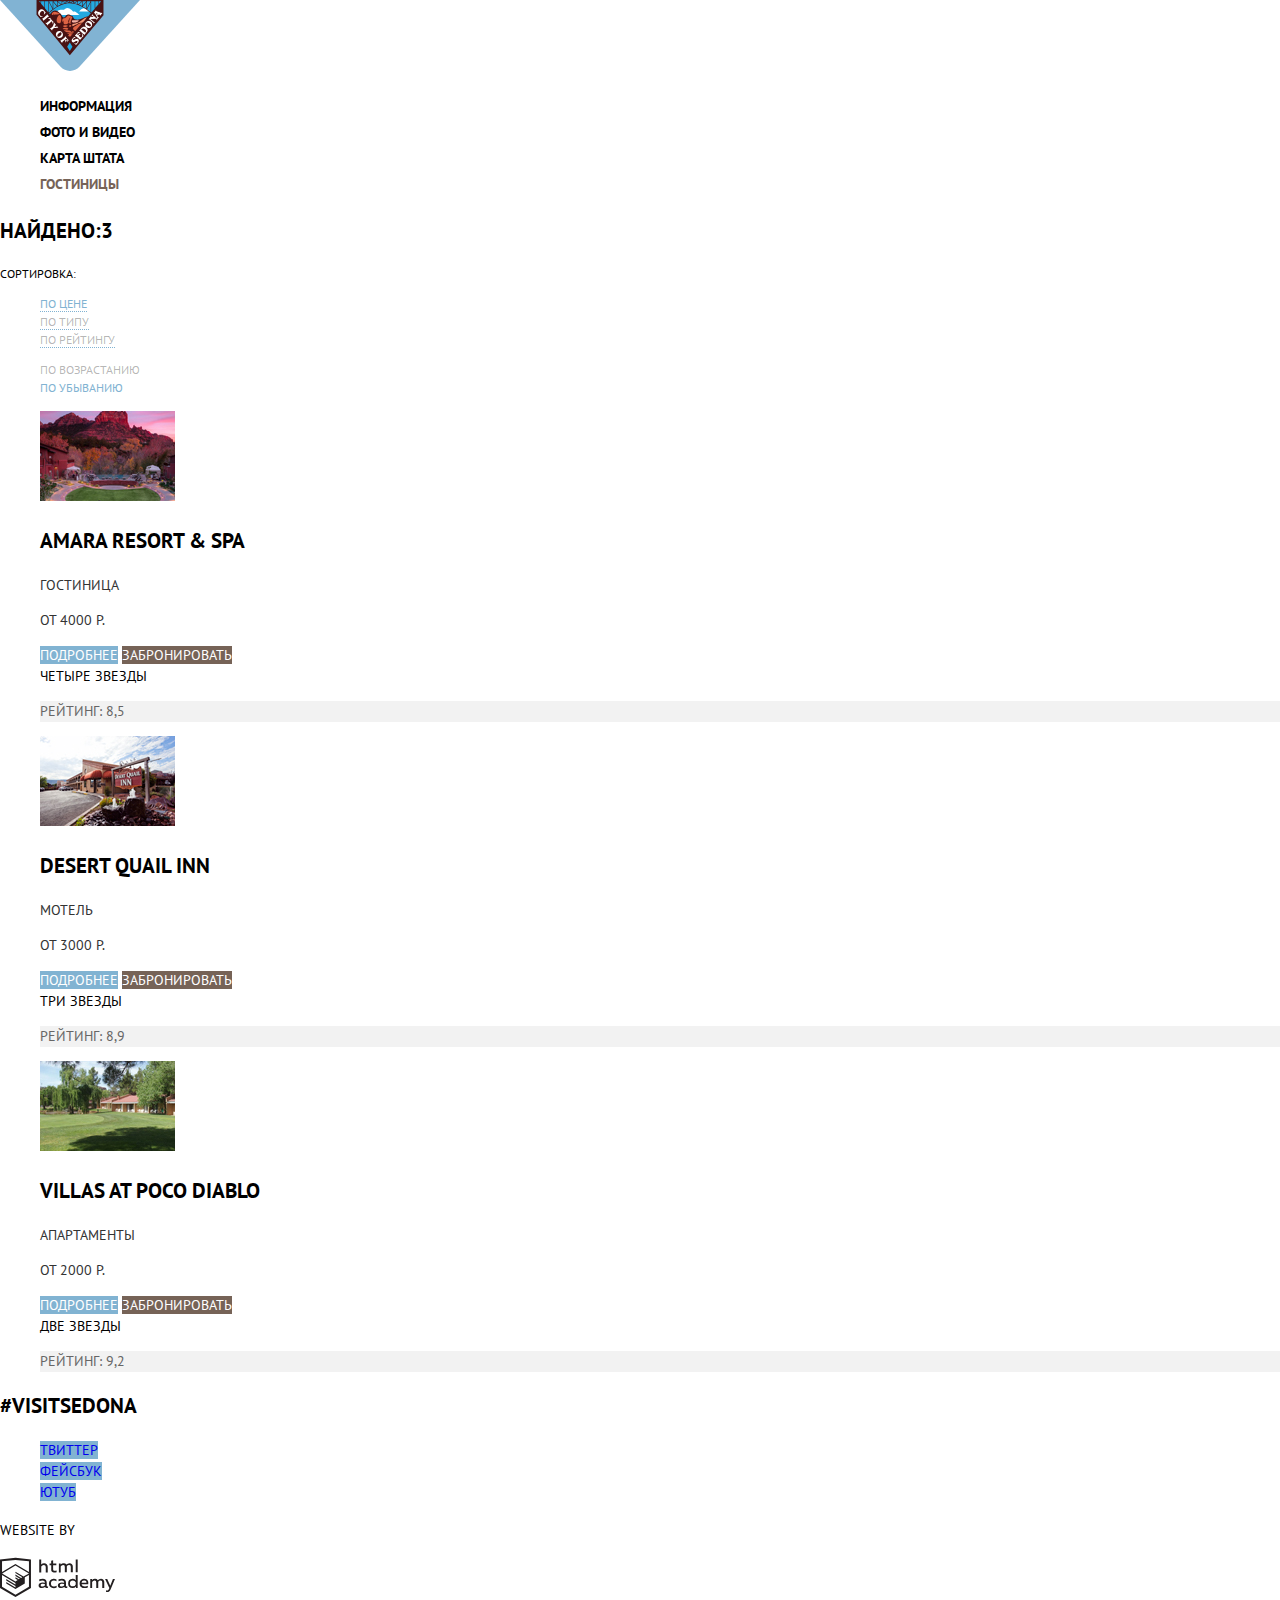
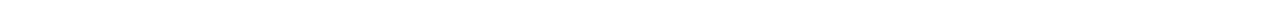
==== hotels.html @ dfa6b6f1 "вносит изменения согласно комментариям по классам" ====
<!DOCTYPE html>
<html lang="ru">
  <head>
    <meta charset="utf-8">
    <title>Сайт города Седона</title>
    <link href="https://fonts.googleapis.com/css?family=PT+Sans:400,700&display=swap&subset=cyrillic" rel="stylesheet">
    <link href="css/normalize.css" rel="stylesheet">
    <link href="css/style.css" rel="stylesheet">
  </head>

  <body>
   <header class="header">
    <nav class="navigation">
     <a class="header__logo" href="index.html">
      <img class="navigation__logo-image" src="img/logo-sedona.svg" width="140" height="71" alt="Логотип Седона">
     </a>
     <ul class="navigation__list">
      <li class="navigation__item"><a class="navigation__link" href="#">Информация</a></li>
      <li class="navigation__item"><a class="navigation__link" href="#">Фото и видео</a></li>
      <li class="navigation__item"><a class="navigation__link" href="#">Карта штата</a></li>
      <li class="navigation__item"><a class="navigation__link navigation__link--current" href="#">Гостиницы</a></li>
      </ul>
    </nav>
   </header>

   <main class="result">
    <h1 class="visual-hidden">Результат поиска</h1>
     <!-- Здесь будет форма для поиска гостиниц -->
    <section class="sorting">
     <p class="sorting__result-value">Найдено:3</p>
     <h2 class="sorting__title">Сортировка:</h2>
     <ul class="sorting__list">
        <li class="sorting__item">
            <a class="sorting__link sorting__link--current" href="#">По цене</a>
        </li>
        <li class="sorting__item">
            <a class="sorting__link" href="#">По типу</a>
        </li>
        <li class="sorting__item">
            <a class="sorting__link" href="#">По рейтингу</a>
        </li>
     </ul>
     <ul class="sorting__direction-list">
        <li class="sorting__direction-item">
          <a class="sorting__direction-link sorting__direction-link--up" href="#">По возрастанию</a>
        </li>
        <li class="sorting__direction-item">
          <a class="sorting__direction-link sorting__direction-link--down--current" href="#">По убыванию</a>
        </li>
     </ul>
    </section>

    <section class="catalog">
      <h2 class="visual-hidden">Каталог</h2>
      <ul class="catalog__list">
        <li class="catalog__item">
          <img class="catalog__image" src="img/hotel_1.jpg" width="135" height="90" alt="Amara Resort & Spa">
          <h3 class="catalog__title">Amara Resort & Spa</h3>
          <p class="catalog__text">Гостиница</p>
          <p class="catalog__price">От 4000 р.</p>
          <a class="catalog__more-details" href="#">Подробнее</a>
          <a class="catalog__booking" href="#">Забронировать</a>
          <div class="catalog__rating">
            <span class="catalog__rating-stars">Четыре звезды</span>
            <p class="catalog__rating-text">Рейтинг: 8,5</p>
          </div>
        </li>
        <li class="catalog__item">
          <img class="catalog__image" src="img/hotel_2.jpg" width="135" height="90" alt="Desert Quail Inn">
          <h3 class="catalog__title">Desert Quail Inn</h3>
          <p class="catalog__text">Мотель</p>
          <p class="catalog__price">От 3000 р.</p>
          <a class="catalog__more-details" href="#">Подробнее</a>
          <a class="catalog__booking" href="#">Забронировать</a>
          <div class="catalog__rating">
            <span class="catalog__rating-stars">Три звезды</span>
            <p class="catalog__rating-text">Рейтинг: 8,9</p>
          </div>
        </li>
        <li class="catalog__item">
          <img class="catalog__image" src="img/hotel_3.jpg" width="135" height="90" alt="Villas at Poco Diablo">
          <h3 class="catalog__title">Villas at Poco Diablo</h3>
          <p class="catalog__text">Апартаменты</p>
          <p class="catalog__price">От 2000 р.</p>
          <a class="catalog__more-details" href="#">Подробнее</a>
          <a class="catalog__booking" href="#">Забронировать</a>
          <div class="catalog__rating">
            <span class="catalog__rating-stars">Две звезды</span>
            <p class="catalog__rating-text">Рейтинг: 9,2</p>
          </div>
        </li>
      </ul>
    </section>
   </main>

   <footer class="footer">
     <p class="footer__hushtag">#Visitsedona</p>
     <ul class="footer__list">
       <li class="footer__item">
         <a class="footer__link" href="#">Твиттер</a>
       </li>
       <li class="footer__item">
         <a class="footer__link" href="#">Фейсбук</a>
       </li>
       <li class="footer__item">
         <a class="footer__link" href="#">Ютуб</a>
       </li>
     </ul>
     <p class="footer__made">Website by</p>
     <a class="footer__made-link" href="https://htmlacademy.ru">
      <img class="footer__made-image" src="img/logo-htmlacademy.svg" width="115" height="41" alt="HTML Academy">
    </a>
   </footer>

  </body>
</html>
---- css/style.css ----
body {
  margin: 0;
  padding: 0;
  font-family: "PT Sans", Arial, sans-serif;
  font-size: 14px;
  line-height: 21px;
  font-weight: 400;
  color: #000000;
  text-transform: uppercase;
}

a {
  text-decoration: none;
}

.navigation {
  line-height: 26px;
}

.navigation__list {
  list-style: none;
}

.navigation__link {
  color: #000000;
  font-weight: 700;
}

.navigation__link:hover,
.navigation__link:focus {
  color: #81b3d2;
}

.navigation__link:active {
  color: rgba(0, 0, 0, 0.3);
}

.visual-hidden {
  position: absolute;
  width: 1px;
  height: 1px;
  margin: -1px;
  border: 0;
  padding: 0;
  white-space: nowrap;
  clip-path: inset(100%);
  clip: rect(0 0 0 0);
  overflow: hidden;
}

.main__title {
  font-size: 21px;
  line-height: 26px;
  font-weight: 700;
}

.features {
  background-color: #81b3d2;
}

.features__text {
  line-height: 26px;
  color: #333333;
}

.features__item-title {
  font-size: 21px;
  line-height: 26px;
  font-weight: 700;
}

.features__list,
.features-services {
  list-style: none;
}

.features__item--white {
  color: #ffffff;
}

.features-services {
  color: #000000;
}

.features-services__title {
  font-size: 21px;
  font-weight: 700;
}

.features-services__text {
  color: #333333;
}

.search-hotel__quetion {
  font-size: 30px;
  line-height: 36px;
  font-weight: 700;
}

.search-hotel__text {
  line-height: 24px;
  color: #333333;
}

.search-button {
  font-size: 21px;
  line-height: 26px;
  font-weight: 700;
  color: #ffffff;

  text-transform: uppercase;
  vertical-align: center;
  text-align: center;

  border: none;
}

.search-hotel__button {
  background-color: #766357;
}

.search-hotel__button:hover,
.search-hotel__button:focus {
  background-color: #604e43;
}

.search-hotel__button:active {
  color: rgba(255, 255, 255, 0.3);
  background-color: #503e33;
}

.search-hotel__popup-form {
  line-height: 26px;
  color: #000000;
  font-weight: 700;
}

.search-hotel-input {
  font-weight: 700;
  font:inherit;

  text-transform: uppercase;

  background-color: #f2f2f2;
  border: 2px solid #f2f2f2;
}

::-moz-placeholder {
  opacity: 1;
}

.search-hotel-input::-webkit-input-placeholder { /* Chrome/Opera/Safari */
  color: #000000;
}
.search-hotel-input::-moz-placeholder { /* Firefox 19+ */
  color: #000000;
}
.search-hotel-input:-ms-input-placeholder { /* IE 10+ */
  color: #000000;
}
.search-hotel-input:-moz-placeholder { /* Firefox 18- */
  color: #000000;
}

.search-hotel-input:hover {
  background-color: #ebebeb;
}

.search-hotel-input:focus {
  background-color: #ffffff;
}

.search-button-search {
  background-color: #81b3d2;
}

.search-button-search:hover,
.search-button-search:focus {
  background-color: #669ec0;
}

.search-button-search:active {
  color: rgba(255, 255, 255, 0.3);
  background-color: #5496bd;
}

.map {
  background-color: #f2f1ef;
}




/* ВТОРАЯ СТРАНИЦА*/

.navigation__link--current {
  color: #766357;
}

.sorting__result-value,
.catalog__title {
  font-size: 21px;
  line-height: 26px;
  font-weight: 700;
}

.sorting__list,
.sorting__direction-list,
.catalog__list {
  list-style: none;
}

.sorting__title,
.sorting__list,
.sorting__direction-list {
  font-size: 12px;
  line-height: 18px;
  font-weight: 400;
}

.sorting__link,
.sorting__direction-link {
  color: rgba(0, 0, 0, 0.3)
}

.sorting__link {
  border-bottom: 1px dotted #81b3d2;
}

.sorting__link:hover,
.sorting__link:focus,
.sorting__direction-link:hover,
.sorting__direction-link:focus {
  color: #81b3d2;
}

.sorting__link:active,
.sorting__direction-link:active {
  color: #000000;
  border: none;
}

.sorting__link--current,
.sorting__direction-link--down--current {
  color: #81b3d2;
}


.catalog__title:hover {
  color:#81b3d2;
}

.catalog__title:active {
  color:rgba(0, 0, 0, 0.3);
}

.catalog__text,
.catalog__price {
  color: #333333;
}

.catalog__more-details,
.catalog__booking {
  color: #ffffff;
}

.catalog__more-details {
  background-color: #81b3d2;
}

.catalog__more-details:hover,
.catalog__more-details:focus {
  background-color: #669ec0;
}

.catalog__more-details:active {
  color: rgba(255, 255, 255, 0.3);
  background-color: #5496bd;
}

.catalog__booking {
  background-color: #766357;
}

.catalog__booking:hover,
.catalog__booking:focus {
  background-color: #604e43;
}

.catalog__booking:active {
  color: rgba(255, 255, 255, 0.3);
  background-color: #503e33;
}

.catalog__rating-text {
  color: #666666;
  background-color: #f2f2f2;
}

.footer__hushtag {
  font-size: 21px;
  line-height: 26px;
  font-weight: 700;
  text-transform: uppercase;
}

.footer__item {
  list-style: none;
}
.footer__link {
  background-color: #81b3d2;
}

.footer__link:hover {
  background-color: #669ec0;
}

.footer__link:active {
  background-color: #5496bd;
}

.footer__made {
  line-height: 26px;
}
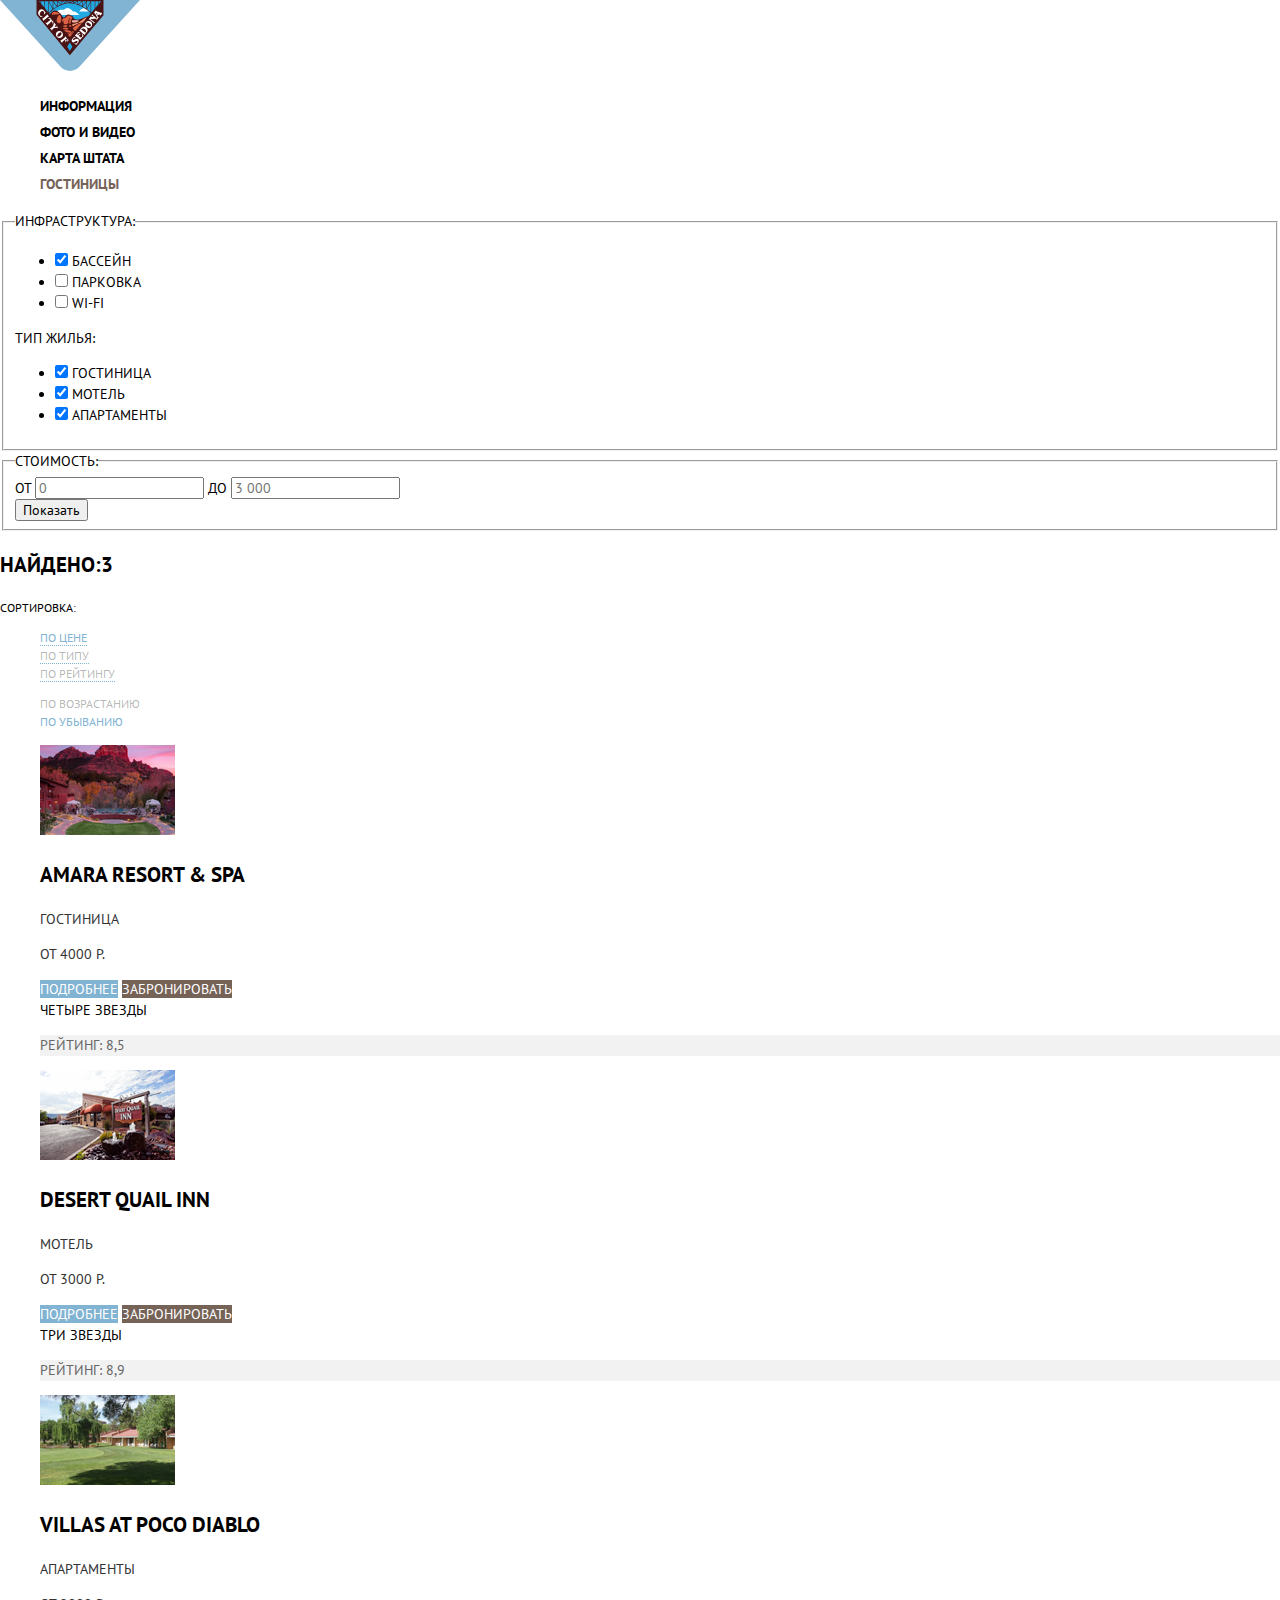
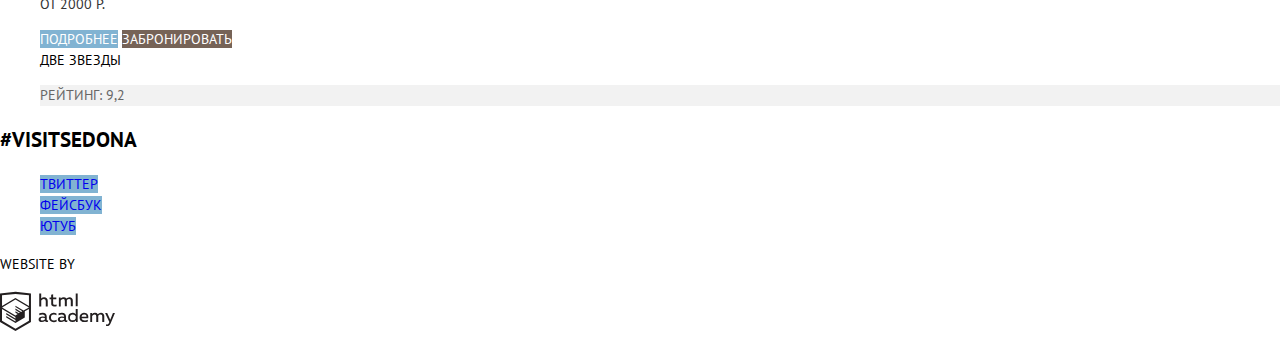
==== commit 85cf2cb1: "добавляет форму на странице hotels.html" ====
--- a/hotels.html
+++ b/hotels.html
@@ -26,6 +26,66 @@
    <main class="result">
     <h1 class="visual-hidden">Результат поиска</h1>
      <!-- Здесь будет форма для поиска гостиниц -->
+
+     <section class="filter-hotels">
+      <h2 class="visual-hidden">Фильтр гостиниц</h2>
+      <form class="filter-hotels__form">
+        <fieldset class="filter-hotels__fieldset-housing">
+          <legend class="filter-hotels__legend-housing">Инфраструктура:</legend>
+          <ul class="filter-hotels__list">
+            <li class="filter-hotels__item">
+              <input class="filter-hotels__item-input" type ="checkbox" name="pool" id="filter-pool" checked>
+              <label class="filter-hotels__item-label" for="filter-pool">Бассейн</label>
+            </li>
+            <li class="filter-hotels__item">
+                <input class="filter-hotels__item-input" type ="checkbox" name="parking" id="filter-parking">
+                <label class="filter-hotels__item-label" for="filter-parking">Парковка</label>
+            </li>
+            <li class="filter-hotels__item">
+                <input class="filter-hotels__item-input" type ="checkbox" name="wifi" id="filter-wifi">
+                <label class="filter-hotels__item-label" for="filter-wifi">Wi-Fi</label>
+            </li>
+          </ul>
+          <legend class="filter-hotels__legend">Тип жилья:</legend>
+          <ul class="filter-hotels__list">
+            <li class="filter-hotels__item">
+              <input class="filter-hotels__item-input" type ="checkbox" name="hotel" id="filter-hotel" checked>
+              <label class="filter-hotels__item-label" for="filter-hotel">Гостиница</label>
+            </li>
+            <li class="filter-hotels__item">
+                <input class="filter-hotels__item-input" type ="checkbox" name="motel" id="filter-motel" checked>
+                <label class="filter-hotels__item-label" for="filter-motel">Мотель</label>
+            </li>
+            <li class="filter-hotels__item">
+                <input class="filter-hotels__item-input" type ="checkbox" name="apartment" id="filter-apartment" checked>
+                <label class="filter-hotels__item-label" for="filter-apartment">Апартаменты</label>
+            </li>
+          </ul>
+        </fieldset>
+        <fieldset class="filter-hotels__fieldset-price">
+          <legend class="filter-hotels__legend-price">Стоимость:</legend>
+          <div class="filter-hotels__range-filter">
+            <div class="filter-hotels__range-line filter-hotels__range-line--white"></div>
+            <div class="filter-hotels__range-line filter-hotels__range-line--transperent"></div>
+            <div class="filter-hotels__point point-min"></div>
+            <div class="filter-hotels__point point-max"></div>
+            <div class="filter-hotels__range-control">
+            <label class="filter-hotels__label-from">От
+              <input class="filter-hotels__price-value" type="text" name="price-min" placeholder="0">
+            </label>
+            <label class="filter-hotels__label-to">До
+              <input class="filter-hotels__price-value" type="text" name="price-max" placeholder="3 000">
+            </label>
+            </div>
+          </div>
+          <button class="filter-hotels__button-show" type="submit">Показать</button>
+        </fieldset>
+      </form>
+     </section>
+
+
+
+
     <section class="sorting">
      <p class="sorting__result-value">Найдено:3</p>
      <h2 class="sorting__title">Сортировка:</h2>
--- a/css/style.css
+++ b/css/style.css
@@ -170,16 +170,16 @@
   background-color: #ffffff;
 }
 
-.search-button-search {
+.search-button__search {
   background-color: #81b3d2;
 }
 
-.search-button-search:hover,
-.search-button-search:focus {
+.search-button__search:hover,
+.search-button__search:focus {
   background-color: #669ec0;
 }
 
-.search-button-search:active {
+.search-button__search:active {
   color: rgba(255, 255, 255, 0.3);
   background-color: #5496bd;
 }
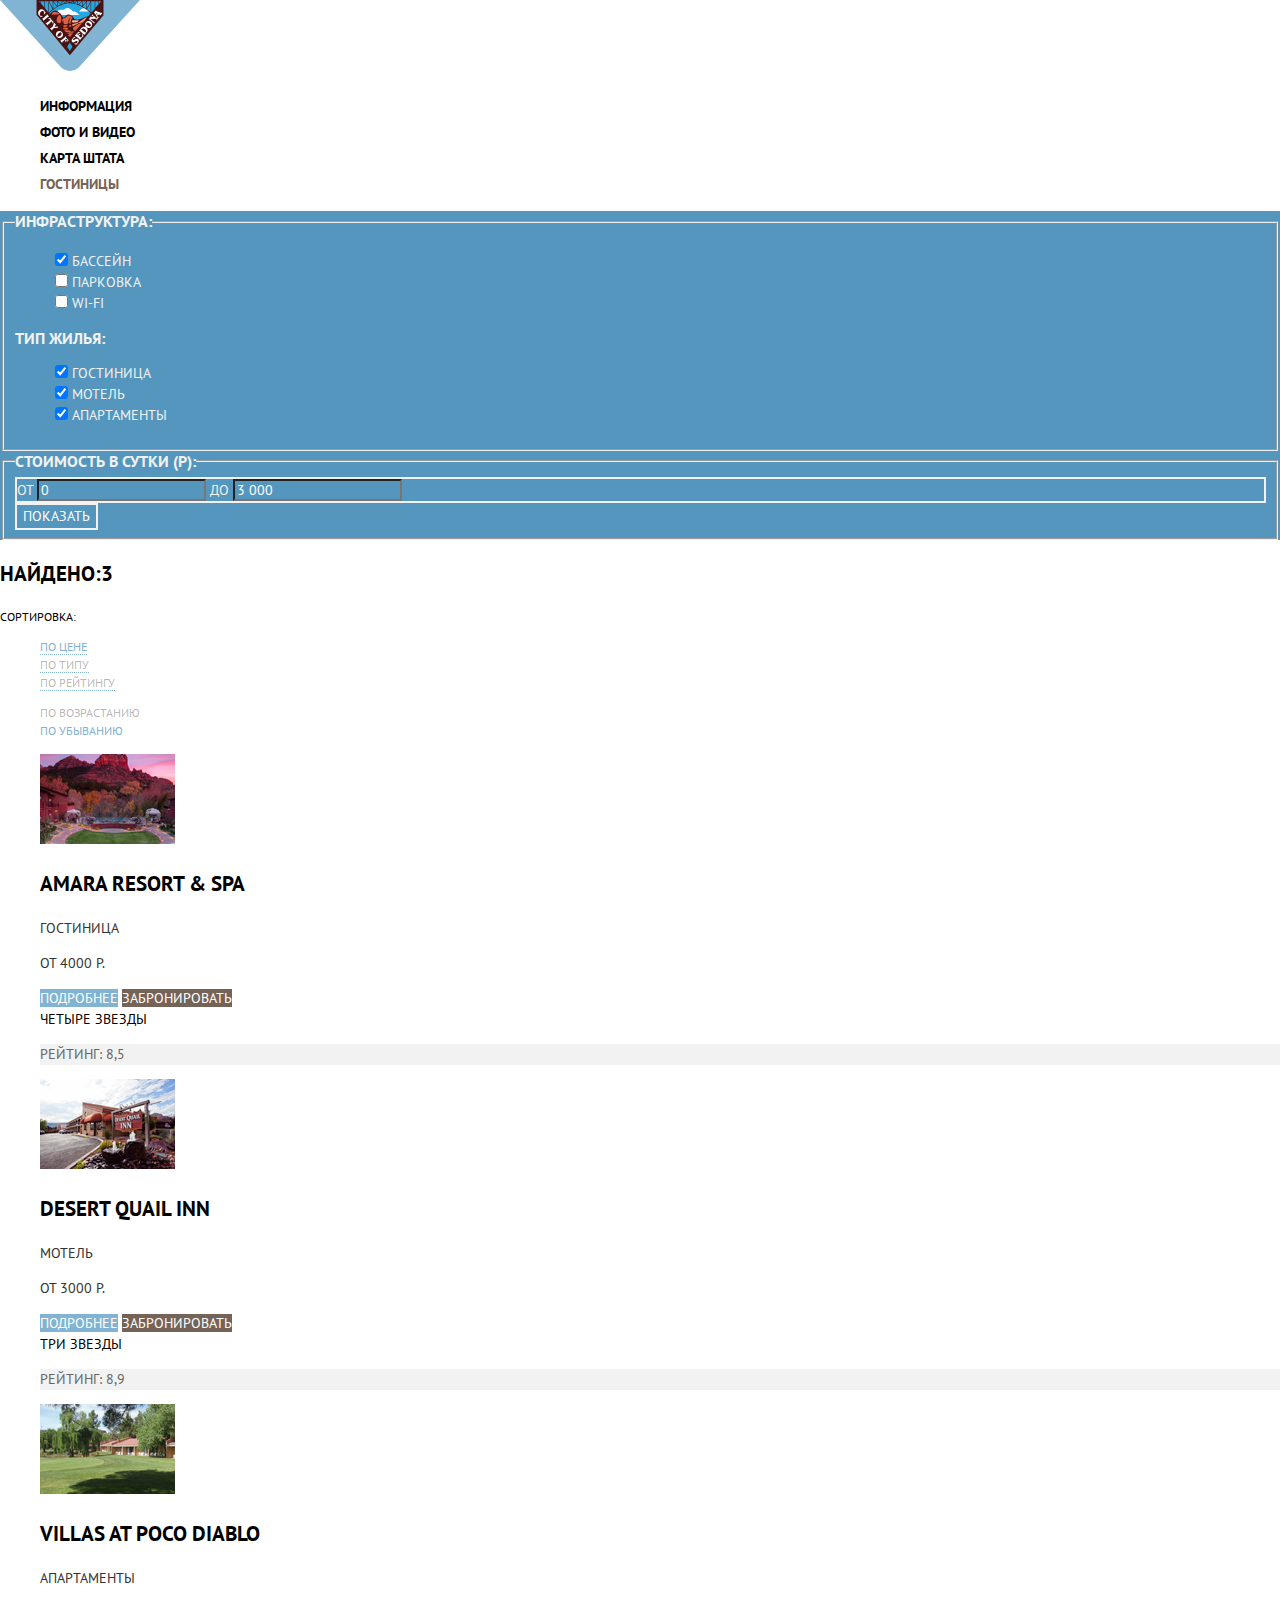
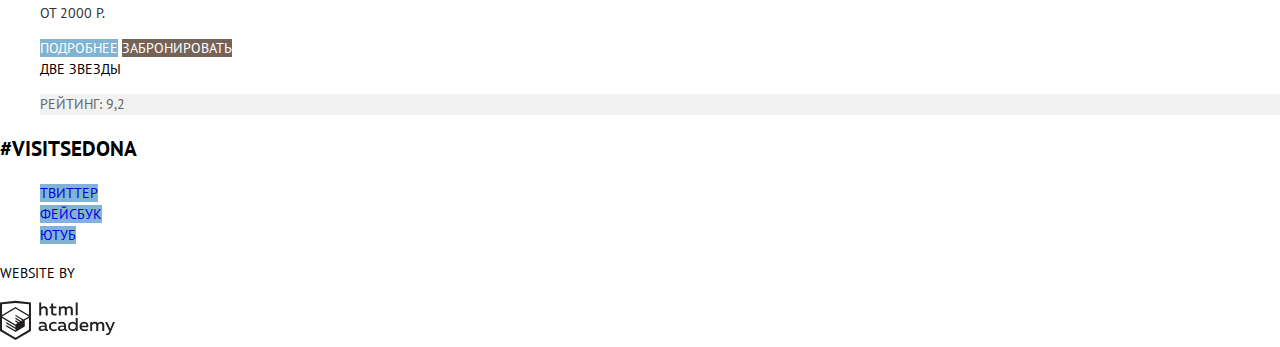
==== commit ce39c94c: "исправляет класс в форме hotel.html" ====
--- a/hotels.html
+++ b/hotels.html
@@ -31,7 +31,7 @@
       <h2 class="visual-hidden">Фильтр гостиниц</h2>
       <form class="filter-hotels__form">
         <fieldset class="filter-hotels__fieldset-housing">
-          <legend class="filter-hotels__legend-housing">Инфраструктура:</legend>
+          <legend class="filter-hotels__legend-infrastructure">Инфраструктура:</legend>
           <ul class="filter-hotels__list">
             <li class="filter-hotels__item">
               <input class="filter-hotels__item-input" type ="checkbox" name="pool" id="filter-pool" checked>
@@ -46,7 +46,7 @@
                 <label class="filter-hotels__item-label" for="filter-wifi">Wi-Fi</label>
             </li>
           </ul>
-          <legend class="filter-hotels__legend">Тип жилья:</legend>
+          <legend class="filter-hotels__legend-type">Тип жилья:</legend>
           <ul class="filter-hotels__list">
             <li class="filter-hotels__item">
               <input class="filter-hotels__item-input" type ="checkbox" name="hotel" id="filter-hotel" checked>
@@ -63,7 +63,7 @@
           </ul>
         </fieldset>
         <fieldset class="filter-hotels__fieldset-price">
-          <legend class="filter-hotels__legend-price">Стоимость:</legend>
+          <legend class="filter-hotels__legend-price">Стоимость в сутки (р):</legend>
           <div class="filter-hotels__range-filter">
             <div class="filter-hotels__range-line filter-hotels__range-line--white"></div>
             <div class="filter-hotels__range-line filter-hotels__range-line--transperent"></div>
--- a/css/style.css
+++ b/css/style.css
@@ -297,6 +297,65 @@
   background-color: #f2f2f2;
 }
 
+.filter-hotels {
+  color: #f2f2f2;
+  background-color: #5496bd;
+}
+
+.filter-hotels__list {
+  list-style: none;
+}
+
+.filter-hotels__legend-infrastructure,
+.filter-hotels__legend-type,
+.filter-hotels__legend-price {
+  font-size: 16px;
+  font-weight: bold;
+}
+
+.filter-hotels__range-filter {
+  border: 2px solid #f2f2f2;
+}
+
+.filter-hotels__button-show {
+
+}
+::-moz-placeholder {
+  opacity: 1;
+}
+
+.filter-hotels__price-value {
+  background-color: #5496bd;
+}
+
+.filter-hotels__price-value::-webkit-input-placeholder { /* Chrome/Opera/Safari */
+  color: #ffffff;
+}
+.filter-hotels__price-value::-moz-placeholder { /* Firefox 19+ */
+  color: #ffffff;
+}
+.filter-hotels__price-value:-ms-input-placeholder { /* IE 10+ */
+  color: #ffffff;
+}
+.filter-hotels__price-value:-moz-placeholder { /* Firefox 18- */
+  color: #ffffff;
+}
+
+.filter-hotels__button-show {
+  font: inherit;
+  text-transform: uppercase;
+  color: #ffffff;
+  background-color: #5496bd;
+
+  border: 2px solid #f2f2f2;
+}
+
+.filter-hotels__button-show:hover,
+.filter-hotels__button-show:focus {
+  color: #000000;
+  background-color: #ffffff;
+}
+
 .footer__hushtag {
   font-size: 21px;
   line-height: 26px;
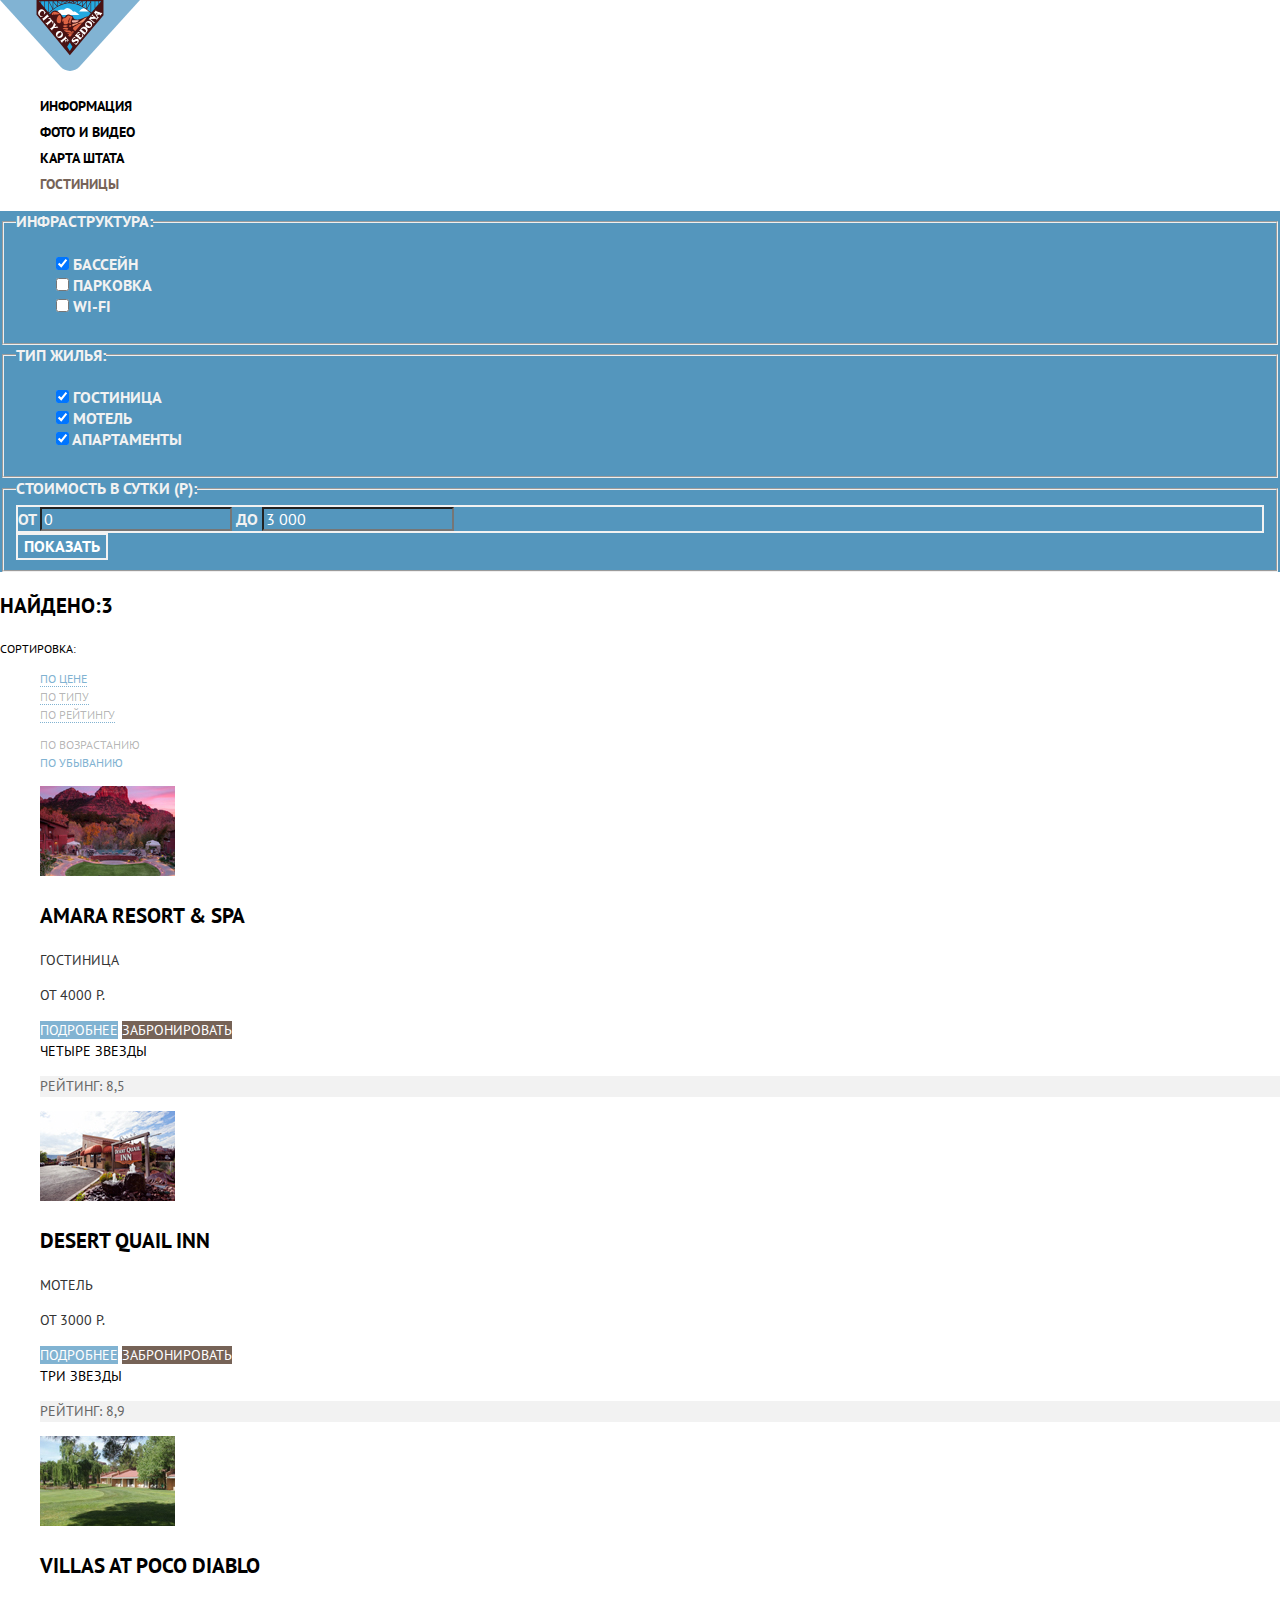
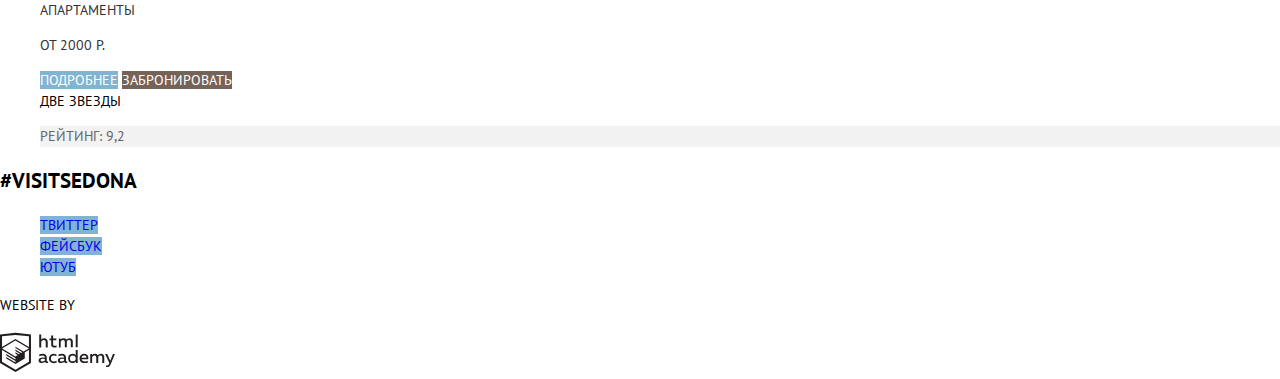
==== commit e782d21e: "исправляет согласно комментариям наставника" ====
--- a/hotels.html
+++ b/hotels.html
@@ -9,78 +9,78 @@
   </head>
 
   <body>
-   <header class="header">
-    <nav class="navigation">
-     <a class="header__logo" href="index.html">
-      <img class="navigation__logo-image" src="img/logo-sedona.svg" width="140" height="71" alt="Логотип Седона">
-     </a>
-     <ul class="navigation__list">
-      <li class="navigation__item"><a class="navigation__link" href="#">Информация</a></li>
-      <li class="navigation__item"><a class="navigation__link" href="#">Фото и видео</a></li>
-      <li class="navigation__item"><a class="navigation__link" href="#">Карта штата</a></li>
-      <li class="navigation__item"><a class="navigation__link navigation__link--current" href="#">Гостиницы</a></li>
-      </ul>
-    </nav>
-   </header>
+    <header class="header">
+      <nav class="navigation">
+        <a class="header__logo" href="index.html">
+          <img class="navigation__logo-image" src="img/logo-sedona.svg" width="140" height="71" alt="Логотип Седона">
+        </a>
+        <ul class="navigation__list">
+          <li class="navigation__item"><a class="navigation__link" href="#">Информация</a></li>
+          <li class="navigation__item"><a class="navigation__link" href="#">Фото и видео</a></li>
+          <li class="navigation__item"><a class="navigation__link" href="#">Карта штата</a></li>
+          <li class="navigation__item"><a class="navigation__link navigation__link--current" href="#">Гостиницы</a></li>
+        </ul>
+      </nav>
+    </header>
 
-   <main class="result">
+    <main class="result">
     <h1 class="visual-hidden">Результат поиска</h1>
      <!-- Здесь будет форма для поиска гостиниц -->
 
-     <section class="filter-hotels">
-      <h2 class="visual-hidden">Фильтр гостиниц</h2>
-      <form class="filter-hotels__form">
-        <fieldset class="filter-hotels__fieldset-housing">
-          <legend class="filter-hotels__legend-infrastructure">Инфраструктура:</legend>
-          <ul class="filter-hotels__list">
-            <li class="filter-hotels__item">
-              <input class="filter-hotels__item-input" type ="checkbox" name="pool" id="filter-pool" checked>
-              <label class="filter-hotels__item-label" for="filter-pool">Бассейн</label>
-            </li>
-            <li class="filter-hotels__item">
-                <input class="filter-hotels__item-input" type ="checkbox" name="parking" id="filter-parking">
+      <section class="filter-hotels">
+        <h2 class="visual-hidden">Фильтр гостиниц</h2>
+        <form class="filter-hotels__form" action="https://echo.htmlacademy.ru" method="post">
+          <fieldset class="filter-hotels__fieldset-infrastructure">
+            <legend class="filter-hotels__legend-infrastructure">Инфраструктура:</legend>
+            <ul class="filter-hotels__list">
+              <li class="filter-hotels__item">
+                <input class="filter-hotels__item-input" type="checkbox" name="pool" id="filter-pool" checked>
+                <label class="filter-hotels__item-label" for="filter-pool">Бассейн</label>
+              </li>
+              <li class="filter-hotels__item">
+                <input class="filter-hotels__item-input" type="checkbox" name="parking" id="filter-parking">
                 <label class="filter-hotels__item-label" for="filter-parking">Парковка</label>
-            </li>
-            <li class="filter-hotels__item">
-                <input class="filter-hotels__item-input" type ="checkbox" name="wifi" id="filter-wifi">
+              </li>
+              <li class="filter-hotels__item">
+                <input class="filter-hotels__item-input" type="checkbox" name="wifi" id="filter-wifi">
                 <label class="filter-hotels__item-label" for="filter-wifi">Wi-Fi</label>
-            </li>
-          </ul>
-          <legend class="filter-hotels__legend-type">Тип жилья:</legend>
-          <ul class="filter-hotels__list">
-            <li class="filter-hotels__item">
-              <input class="filter-hotels__item-input" type ="checkbox" name="hotel" id="filter-hotel" checked>
-              <label class="filter-hotels__item-label" for="filter-hotel">Гостиница</label>
-            </li>
-            <li class="filter-hotels__item">
-                <input class="filter-hotels__item-input" type ="checkbox" name="motel" id="filter-motel" checked>
+              </li>
+            </ul>
+          </fieldset>
+          <fieldset class="filter-hotels__fieldset-type">
+            <legend class="filter-hotels__legend-type">Тип жилья:</legend>
+            <ul class="filter-hotels__list">
+              <li class="filter-hotels__item">
+                <input class="filter-hotels__item-input" type="checkbox" name="hotel" id="filter-hotel" checked>
+                <label class="filter-hotels__item-label" for="filter-hotel">Гостиница</label>
+              </li>
+              <li class="filter-hotels__item">
+                <input class="filter-hotels__item-input" type="checkbox" name="motel" id="filter-motel" checked>
                 <label class="filter-hotels__item-label" for="filter-motel">Мотель</label>
-            </li>
-            <li class="filter-hotels__item">
-                <input class="filter-hotels__item-input" type ="checkbox" name="apartment" id="filter-apartment" checked>
+              </li>
+              <li class="filter-hotels__item">
+                <input class="filter-hotels__item-input" type="checkbox" name="apartment" id="filter-apartment" checked>
                 <label class="filter-hotels__item-label" for="filter-apartment">Апартаменты</label>
-            </li>
-          </ul>
-        </fieldset>
-        <fieldset class="filter-hotels__fieldset-price">
-          <legend class="filter-hotels__legend-price">Стоимость в сутки (р):</legend>
-          <div class="filter-hotels__range-filter">
-            <div class="filter-hotels__range-line filter-hotels__range-line--white"></div>
-            <div class="filter-hotels__range-line filter-hotels__range-line--transperent"></div>
-            <div class="filter-hotels__point point-min"></div>
-            <div class="filter-hotels__point point-max"></div>
-            <div class="filter-hotels__range-control">
-            <label class="filter-hotels__label-from">От
-              <input class="filter-hotels__price-value" type="text" name="price-min" placeholder="0">
-            </label>
-            <label class="filter-hotels__label-to">До
-              <input class="filter-hotels__price-value" type="text" name="price-max" placeholder="3 000">
-            </label>
+              </li>
+            </ul>
+          </fieldset>
+          <fieldset class="filter-hotels__fieldset-price">
+            <legend class="filter-hotels__legend-price">Стоимость в сутки (р):</legend>
+            <div class="filter-hotels__range-filter">
+              <div class="filter-hotels__range-line filter-hotels__range-line--white"></div> <!--линия диапазона светлая-->
+              <div class="filter-hotels__range-line filter-hotels__range-line--transperent"></div> <!--линия диапазона полупрозрачная-->
+              <div class="filter-hotels__point point-min"></div> <!--ползунок минимального значения-->
+              <div class="filter-hotels__point point-max"></div> <!--ползунок максимального значения-->
+              <label class="filter-hotels__label-from">От
+                <input class="filter-hotels__price-value" type="text" name="price-min" placeholder="0">
+              </label>
+              <label class="filter-hotels__label-to">До
+                <input class="filter-hotels__price-value" type="text" name="price-max" placeholder="3 000">
+              </label>
             </div>
-          </div>
-          <button class="filter-hotels__button-show" type="submit">Показать</button>
-        </fieldset>
-      </form>
+            <button class="filter-hotels__button-show" type="submit">Показать</button>
+          </fieldset>
+        </form>
      </section>
 
 
@@ -91,13 +91,13 @@
      <h2 class="sorting__title">Сортировка:</h2>
      <ul class="sorting__list">
         <li class="sorting__item">
-            <a class="sorting__link sorting__link--current" href="#">По цене</a>
+          <a class="sorting__link sorting__link--current" href="#">По цене</a>
         </li>
         <li class="sorting__item">
-            <a class="sorting__link" href="#">По типу</a>
+          <a class="sorting__link" href="#">По типу</a>
         </li>
         <li class="sorting__item">
-            <a class="sorting__link" href="#">По рейтингу</a>
+          <a class="sorting__link" href="#">По рейтингу</a>
         </li>
      </ul>
      <ul class="sorting__direction-list">
@@ -154,20 +154,20 @@
    </main>
 
    <footer class="footer">
-     <p class="footer__hushtag">#Visitsedona</p>
-     <ul class="footer__list">
-       <li class="footer__item">
-         <a class="footer__link" href="#">Твиттер</a>
-       </li>
-       <li class="footer__item">
-         <a class="footer__link" href="#">Фейсбук</a>
-       </li>
-       <li class="footer__item">
-         <a class="footer__link" href="#">Ютуб</a>
-       </li>
-     </ul>
-     <p class="footer__made">Website by</p>
-     <a class="footer__made-link" href="https://htmlacademy.ru">
+    <p class="footer__hushtag">#Visitsedona</p>
+    <ul class="footer__list">
+      <li class="footer__item">
+        <a class="footer__link" href="#">Твиттер</a>
+      </li>
+      <li class="footer__item">
+        <a class="footer__link" href="#">Фейсбук</a>
+      </li>
+      <li class="footer__item">
+        <a class="footer__link" href="#">Ютуб</a>
+      </li>
+    </ul>
+    <p class="footer__made">Website by</p>
+    <a class="footer__made-link" href="https://htmlacademy.ru">
       <img class="footer__made-image" src="img/logo-htmlacademy.svg" width="115" height="41" alt="HTML Academy">
     </a>
    </footer>
--- a/css/style.css
+++ b/css/style.css
@@ -137,7 +137,7 @@
 
 .search-hotel-input {
   font-weight: 700;
-  font:inherit;
+  font: inherit;
 
   text-transform: uppercase;
 
@@ -306,9 +306,9 @@
   list-style: none;
 }
 
-.filter-hotels__legend-infrastructure,
-.filter-hotels__legend-type,
-.filter-hotels__legend-price {
+.filter-hotels__fieldset-type,
+.filter-hotels__fieldset-infrastructure,
+.filter-hotels__fieldset-price {
   font-size: 16px;
   font-weight: bold;
 }
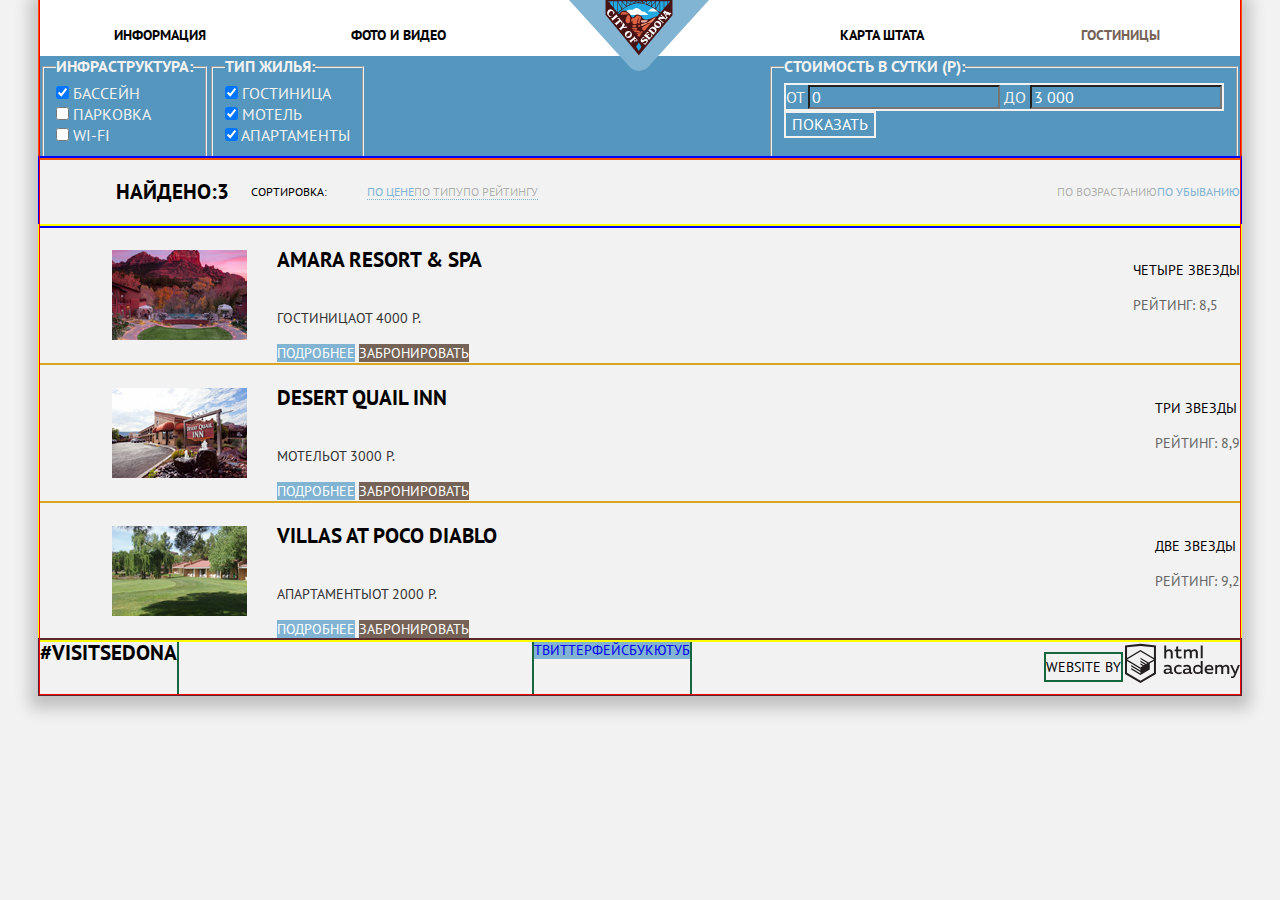
==== commit be13cb7d: "добавляет сетки" ====
--- a/hotels.html
+++ b/hotels.html
@@ -1,14 +1,16 @@
 <!DOCTYPE html>
 <html lang="ru">
-  <head>
-    <meta charset="utf-8">
-    <title>Сайт города Седона</title>
-    <link href="https://fonts.googleapis.com/css?family=PT+Sans:400,700&display=swap&subset=cyrillic" rel="stylesheet">
-    <link href="css/normalize.css" rel="stylesheet">
-    <link href="css/style.css" rel="stylesheet">
-  </head>
 
-  <body>
+<head>
+  <meta charset="utf-8">
+  <title>Сайт города Седона</title>
+  <link href="https://fonts.googleapis.com/css?family=PT+Sans:400,700&display=swap&subset=cyrillic" rel="stylesheet">
+  <link href="css/normalize.css" rel="stylesheet">
+  <link href="css/style.css" rel="stylesheet">
+</head>
+
+<body>
+  <div class="wrapper">
     <header class="header">
       <nav class="navigation">
         <a class="header__logo" href="index.html">
@@ -24,8 +26,8 @@
     </header>
 
     <main class="result">
-    <h1 class="visual-hidden">Результат поиска</h1>
-     <!-- Здесь будет форма для поиска гостиниц -->
+      <h1 class="visual-hidden">Результат поиска</h1>
+      <!-- Здесь будет форма для поиска гостиниц -->
 
       <section class="filter-hotels">
         <h2 class="visual-hidden">Фильтр гостиниц</h2>
@@ -67,10 +69,14 @@
           <fieldset class="filter-hotels__fieldset-price">
             <legend class="filter-hotels__legend-price">Стоимость в сутки (р):</legend>
             <div class="filter-hotels__range-filter">
-              <div class="filter-hotels__range-line filter-hotels__range-line--white"></div> <!--линия диапазона светлая-->
-              <div class="filter-hotels__range-line filter-hotels__range-line--transperent"></div> <!--линия диапазона полупрозрачная-->
-              <div class="filter-hotels__point point-min"></div> <!--ползунок минимального значения-->
-              <div class="filter-hotels__point point-max"></div> <!--ползунок максимального значения-->
+              <div class="filter-hotels__range-line filter-hotels__range-line--white"></div>
+              <!--линия диапазона светлая-->
+              <div class="filter-hotels__range-line filter-hotels__range-line--transperent"></div>
+              <!--линия диапазона полупрозрачная-->
+              <div class="filter-hotels__point point-min"></div>
+              <!--ползунок минимального значения-->
+              <div class="filter-hotels__point point-max"></div>
+              <!--ползунок максимального значения-->
               <label class="filter-hotels__label-from">От
                 <input class="filter-hotels__price-value" type="text" name="price-min" placeholder="0">
               </label>
@@ -81,96 +87,108 @@
             <button class="filter-hotels__button-show" type="submit">Показать</button>
           </fieldset>
         </form>
-     </section>
+      </section>
 
+      <section class="sorting">
+        <p class="sorting__result-value">Найдено:3</p>
+        <h2 class="sorting__title">Сортировка:</h2>
+        <ul class="sorting__list">
+          <li class="sorting__item">
+            <a class="sorting__link sorting__link--current" href="#">По цене</a>
+          </li>
+          <li class="sorting__item">
+            <a class="sorting__link" href="#">По типу</a>
+          </li>
+          <li class="sorting__item">
+            <a class="sorting__link" href="#">По рейтингу</a>
+          </li>
+        </ul>
+        <ul class="sorting__direction-list">
+          <li class="sorting__direction-item">
+            <a class="sorting__direction-link sorting__direction-link--up" href="#">По возрастанию</a>
+          </li>
+          <li class="sorting__direction-item">
+            <a class="sorting__direction-link sorting__direction-link--down--current" href="#">По убыванию</a>
+          </li>
+        </ul>
+      </section>
 
+      <section class="catalog">
+        <h2 class="visual-hidden">Каталог</h2>
+        <ul class="catalog__list">
+          <li class="catalog__item">
+            <img class="catalog__image" src="img/hotel_1.jpg" width="135" height="90" alt="Amara Resort & Spa">
+            <div class="catalog__item-wrapper">
+              <h3 class="catalog__title">Amara Resort & Spa</h3>
+              <div class="catalog__item-container">
+                <p class="catalog__text">Гостиница</p>
+                <p class="catalog__price">От 4000 р.</p>
+              </div>
+              <a class="catalog__more-details" href="#">Подробнее</a>
+              <a class="catalog__booking" href="#">Забронировать</a>
+            </div>
+            <div class="catalog__rating">
+              <span class="catalog__rating-stars">Четыре звезды</span>
+              <p class="catalog__rating-text">Рейтинг: 8,5</p>
+            </div>
+          </li>
+          <li class="catalog__item">
+            <img class="catalog__image" src="img/hotel_2.jpg" width="135" height="90" alt="Desert Quail Inn">
+            <div class="catalog__item-wrapper">
+              <h3 class="catalog__title">Desert Quail Inn</h3>
+              <div class="catalog__item-container">
+                <p class="catalog__text">Мотель</p>
+                <p class="catalog__price">От 3000 р.</p>
+              </div>
+              <a class="catalog__more-details" href="#">Подробнее</a>
+              <a class="catalog__booking" href="#">Забронировать</a>
+            </div>
+            <div class="catalog__rating">
+              <span class="catalog__rating-stars">Три звезды</span>
+              <p class="catalog__rating-text">Рейтинг: 8,9</p>
+            </div>
+          </li>
+          <li class="catalog__item">
+            <img class="catalog__image" src="img/hotel_3.jpg" width="135" height="90" alt="Villas at Poco Diablo">
+            <div class="catalog__item-wrapper">
+              <h3 class="catalog__title">Villas at Poco Diablo</h3>
+              <div class="catalog__item-container">
+                <p class="catalog__text">Апартаменты</p>
+                <p class="catalog__price">От 2000 р.</p>
+              </div>
+              <a class="catalog__more-details" href="#">Подробнее</a>
+              <a class="catalog__booking" href="#">Забронировать</a>
+            </div>
+            <div class="catalog__rating">
+              <span class="catalog__rating-stars">Две звезды</span>
+              <p class="catalog__rating-text">Рейтинг: 9,2</p>
+            </div>
+          </li>
+        </ul>
+      </section>
+    </main>
 
-
-    <section class="sorting">
-     <p class="sorting__result-value">Найдено:3</p>
-     <h2 class="sorting__title">Сортировка:</h2>
-     <ul class="sorting__list">
-        <li class="sorting__item">
-          <a class="sorting__link sorting__link--current" href="#">По цене</a>
+    <footer class="footer">
+      <p class="footer__hushtag">#Visitsedona</p>
+      <ul class="footer__list">
+        <li class="footer__item">
+          <a class="footer__link" href="#">Твиттер</a>
         </li>
-        <li class="sorting__item">
-          <a class="sorting__link" href="#">По типу</a>
+        <li class="footer__item">
+          <a class="footer__link" href="#">Фейсбук</a>
         </li>
-        <li class="sorting__item">
-          <a class="sorting__link" href="#">По рейтингу</a>
-        </li>
-     </ul>
-     <ul class="sorting__direction-list">
-        <li class="sorting__direction-item">
-          <a class="sorting__direction-link sorting__direction-link--up" href="#">По возрастанию</a>
-        </li>
-        <li class="sorting__direction-item">
-          <a class="sorting__direction-link sorting__direction-link--down--current" href="#">По убыванию</a>
-        </li>
-     </ul>
-    </section>
-
-    <section class="catalog">
-      <h2 class="visual-hidden">Каталог</h2>
-      <ul class="catalog__list">
-        <li class="catalog__item">
-          <img class="catalog__image" src="img/hotel_1.jpg" width="135" height="90" alt="Amara Resort & Spa">
-          <h3 class="catalog__title">Amara Resort & Spa</h3>
-          <p class="catalog__text">Гостиница</p>
-          <p class="catalog__price">От 4000 р.</p>
-          <a class="catalog__more-details" href="#">Подробнее</a>
-          <a class="catalog__booking" href="#">Забронировать</a>
-          <div class="catalog__rating">
-            <span class="catalog__rating-stars">Четыре звезды</span>
-            <p class="catalog__rating-text">Рейтинг: 8,5</p>
-          </div>
-        </li>
-        <li class="catalog__item">
-          <img class="catalog__image" src="img/hotel_2.jpg" width="135" height="90" alt="Desert Quail Inn">
-          <h3 class="catalog__title">Desert Quail Inn</h3>
-          <p class="catalog__text">Мотель</p>
-          <p class="catalog__price">От 3000 р.</p>
-          <a class="catalog__more-details" href="#">Подробнее</a>
-          <a class="catalog__booking" href="#">Забронировать</a>
-          <div class="catalog__rating">
-            <span class="catalog__rating-stars">Три звезды</span>
-            <p class="catalog__rating-text">Рейтинг: 8,9</p>
-          </div>
-        </li>
-        <li class="catalog__item">
-          <img class="catalog__image" src="img/hotel_3.jpg" width="135" height="90" alt="Villas at Poco Diablo">
-          <h3 class="catalog__title">Villas at Poco Diablo</h3>
-          <p class="catalog__text">Апартаменты</p>
-          <p class="catalog__price">От 2000 р.</p>
-          <a class="catalog__more-details" href="#">Подробнее</a>
-          <a class="catalog__booking" href="#">Забронировать</a>
-          <div class="catalog__rating">
-            <span class="catalog__rating-stars">Две звезды</span>
-            <p class="catalog__rating-text">Рейтинг: 9,2</p>
-          </div>
+        <li class="footer__item">
+          <a class="footer__link" href="#">Ютуб</a>
         </li>
       </ul>
-    </section>
-   </main>
+      <div class="footer__wrapper-made">
+        <p class="footer__made">Website by</p>
+        <a class="footer__made-link" href="https://htmlacademy.ru">
+          <img class="footer__made-image" src="img/logo-htmlacademy.svg" width="115" height="41" alt="HTML Academy">
+        </a>
+      </div>
+    </footer>
+  </div>
+</body>
 
-   <footer class="footer">
-    <p class="footer__hushtag">#Visitsedona</p>
-    <ul class="footer__list">
-      <li class="footer__item">
-        <a class="footer__link" href="#">Твиттер</a>
-      </li>
-      <li class="footer__item">
-        <a class="footer__link" href="#">Фейсбук</a>
-      </li>
-      <li class="footer__item">
-        <a class="footer__link" href="#">Ютуб</a>
-      </li>
-    </ul>
-    <p class="footer__made">Website by</p>
-    <a class="footer__made-link" href="https://htmlacademy.ru">
-      <img class="footer__made-image" src="img/logo-htmlacademy.svg" width="115" height="41" alt="HTML Academy">
-    </a>
-   </footer>
-
-  </body>
 </html>
--- a/css/style.css
+++ b/css/style.css
@@ -1,3 +1,11 @@
+
+html {
+  box-sizing: border-box;
+}
+*, *::after, *::before {
+  box-sizing: inherit;
+}
+
 body {
   margin: 0;
   padding: 0;
@@ -7,18 +15,58 @@
   font-weight: 400;
   color: #000000;
   text-transform: uppercase;
+  background-color: #f2f2f2;
+}
+
+.wrapper {
+  width: 1200px;
+  margin: 0 auto;
+  box-shadow: 0px 5px 15px 10px rgba(0, 1, 1, 0.2);
+  outline: 1px solid red;
 }
 
 a {
   text-decoration: none;
 }
 
+.header {
+  position: relative;
+}
+
 .navigation {
   line-height: 26px;
+  position: absolute;
+  background-color: #ffffff;
+  width: 100%;
+}
+
+.navigation__logo-image {
+  position: absolute;
+  top: 0;
+  left: 529px;
 }
 
 .navigation__list {
+  display: flex;
   list-style: none;
+
+  padding: 0;
+  margin: 0;
+}
+
+.navigation__link {
+ display: inline-block;
+ padding-top: 22px;
+}
+
+.navigation__item {
+  height: 56px;
+  width: 239px;
+  text-align: center;
+}
+
+.navigation__item:nth-child(3) {
+  margin-left: auto;
 }
 
 .navigation__link {
@@ -48,25 +96,96 @@
   overflow: hidden;
 }
 
-.main__title {
-  font-size: 21px;
-  line-height: 26px;
-  font-weight: 700;
+.main-sedona {
+  display: flex;
+  outline: 3px solid blueviolet;
+}
+
+.welcome-baner-image {
+  padding: 0;
+  margin: 0;
 }
 
 .features {
   background-color: #81b3d2;
+  margin: 0 auto;
+  width: 1200px;
+  outline: 3px solid green;
+}
+
+.features__title {
+  font-size: 21px;
+  line-height: 26px;
+  font-weight: 700;
+}
+
+.welcome-baner-text {
+  position: absolute;
+  margin-top: 132px;
+  margin-left: 370px;
+}
+
+.features__wrapper {
+  display: inline-block;
+  outline: 1px solid rgb(146, 34, 118);
+}
+
+.features__list {
+  display: flex;
+  flex-wrap: wrap;
+  list-style: none;
+  margin: 0;
+  padding: 0;
+}
+
+.features__item {
+  background: rgb(250, 144, 45);
+  flex-basis: 1200px;
+  flex-grow: 1;
+  min-height: 100px;
+  outline: 2px solid  #503e33;
+}
+
+.features__item:nth-child(2) {
+  text-align: right;
+}
+.features__item:nth-child(3),
+.features__item:nth-child(4),
+.features__item:nth-child(5){
+  flex-basis: 140px;
+}
+
+.features-services {
+  display: flex;
+  margin: 0;
+  padding: 0;
+  background-color: palevioletred;
+}
+
+.features-services__item {
+  flex-grow: 1;
+  list-style: none;
+  outline: 2px solid white;
+  min-height: 100px;
 }
 
 .features__text {
   line-height: 26px;
   color: #333333;
+  text-align: center;
+}
+
+.features__item-number,
+.features__item-text {
+  color: #333333;
+  text-align: center;
 }
 
 .features__item-title {
   font-size: 21px;
   line-height: 26px;
   font-weight: 700;
+  text-align: center;
 }
 
 .features__list,
@@ -74,7 +193,9 @@
   list-style: none;
 }
 
-.features__item--white {
+.features__item-title--white,
+.features__item-number--white,
+.features__item-text--white {
   color: #ffffff;
 }
 
@@ -85,10 +206,36 @@
 .features-services__title {
   font-size: 21px;
   font-weight: 700;
+  text-align: center;
 }
 
 .features-services__text {
   color: #333333;
+  text-align: center;
+}
+
+.search-hotel__wrapper--text {
+  display: flex;
+  flex-direction: column;
+  justify-content: center;
+  align-items: center;
+  outline: 2px solid violet;
+  width: 434px;
+  margin: 0 auto;
+}
+
+.search-hotel__wrapper--form {
+  display: flex;
+  flex-direction: column;
+  outline: 2px solid rgb(119, 35, 228);
+  width: 568px;
+  margin: 0 auto;
+}
+
+
+.search-hotel__popup-form {
+  display: flex;
+  flex-direction: column;
 }
 
 .search-hotel__quetion {
@@ -168,6 +315,7 @@
 
 .search-hotel-input:focus {
   background-color: #ffffff;
+  border: 2px solid #e5e5e5;
 }
 
 .search-button__search {
@@ -195,6 +343,107 @@
 
 .navigation__link--current {
   color: #766357;
+}
+
+
+/*ФОРМА ФИЛЬТРОВ*/
+
+.filter-hotels__form {
+  display: flex;
+  flex-direction: row;
+  padding-top: 56px;
+  min-height: 100px;
+  outline: 2px solid rgb(245, 83, 8);
+}
+
+.filter-hotels {
+  color: #f2f2f2;
+  background-color: #5496bd;
+}
+
+.filter-hotels__list {
+  font-weight: normal;
+  list-style: none;
+  padding: 0;
+  margin: 0;
+}
+
+.filter-hotels__fieldset-price {
+  margin-left: auto;
+}
+
+.filter-hotels__fieldset-type,
+.filter-hotels__fieldset-infrastructure,
+.filter-hotels__fieldset-price {
+  font-size: 16px;
+  font-weight: bold;
+}
+
+.filter-hotels__range-filter {
+  font-weight: normal;
+  border: 2px solid #f2f2f2;
+}
+
+::-moz-placeholder {
+  opacity: 1;
+}
+
+.filter-hotels__price-value {
+  background-color: #5496bd;
+}
+
+.filter-hotels__price-value::-webkit-input-placeholder { /* Chrome/Opera/Safari */
+  color: #ffffff;
+}
+.filter-hotels__price-value::-moz-placeholder { /* Firefox 19+ */
+  color: #ffffff;
+}
+.filter-hotels__price-value:-ms-input-placeholder { /* IE 10+ */
+  color: #ffffff;
+}
+.filter-hotels__price-value:-moz-placeholder { /* Firefox 18- */
+  color: #ffffff;
+}
+
+.filter-hotels__button-show {
+  font: inherit;
+  font-weight: normal;
+  text-transform: uppercase;
+  color: #ffffff;
+  background-color: #5496bd;
+
+  border: 2px solid #f2f2f2;
+}
+
+.filter-hotels__button-show:hover,
+.filter-hotels__button-show:focus {
+  color: #000000;
+  background-color: #ffffff;
+}
+
+
+/*СОРТИРОВКА*/
+
+.sorting {
+  display: flex;
+  align-items: center;
+  outline: 2px solid blue;
+}
+
+.sorting__list,
+.sorting__direction-list {
+  display: flex;
+}
+
+.sorting__direction-list {
+  margin-left: auto;
+}
+.sorting__result-value {
+  padding-left: 76px;
+}
+
+.sorting__title {
+  padding-left: 22px;
 }
 
 .sorting__result-value,
@@ -246,6 +495,34 @@
 }
 
 
+
+/*РЕЗУЛЬТАТ СОРТИРОВКИ*/
+.catalog__list {
+  margin: 0;
+  padding: 0;
+  outline: 2px solid yellow;
+}
+
+.catalog__item {
+  display: flex;
+  align-items: center;
+  flex-basis: 1200px;
+  padding-left: 72px;
+  outline: 1px solid goldenrod;
+}
+
+.catalog__item-container {
+  display: flex;
+}
+
+.catalog__item-wrapper {
+  padding-left: 30px;
+}
+
+.catalog__rating {
+  margin-left: auto;
+}
+
 .catalog__title:hover {
   color:#81b3d2;
 }
@@ -297,63 +574,15 @@
   background-color: #f2f2f2;
 }
 
-.filter-hotels {
-  color: #f2f2f2;
-  background-color: #5496bd;
-}
-
-.filter-hotels__list {
-  list-style: none;
-}
-
-.filter-hotels__fieldset-type,
-.filter-hotels__fieldset-infrastructure,
-.filter-hotels__fieldset-price {
-  font-size: 16px;
-  font-weight: bold;
-}
-
-.filter-hotels__range-filter {
-  border: 2px solid #f2f2f2;
-}
-
-.filter-hotels__button-show {
-
-}
-::-moz-placeholder {
-  opacity: 1;
-}
-
-.filter-hotels__price-value {
-  background-color: #5496bd;
-}
-
-.filter-hotels__price-value::-webkit-input-placeholder { /* Chrome/Opera/Safari */
-  color: #ffffff;
-}
-.filter-hotels__price-value::-moz-placeholder { /* Firefox 19+ */
-  color: #ffffff;
-}
-.filter-hotels__price-value:-ms-input-placeholder { /* IE 10+ */
-  color: #ffffff;
-}
-.filter-hotels__price-value:-moz-placeholder { /* Firefox 18- */
-  color: #ffffff;
-}
-
-.filter-hotels__button-show {
-  font: inherit;
-  text-transform: uppercase;
-  color: #ffffff;
-  background-color: #5496bd;
-
-  border: 2px solid #f2f2f2;
-}
-
-.filter-hotels__button-show:hover,
-.filter-hotels__button-show:focus {
-  color: #000000;
-  background-color: #ffffff;
+
+
+
+
+/* CТИЛИ FOOTER*/
+.footer {
+  display: flex;
+  outline: 2px solid rgb(90, 39, 47);
+  width: 1200px;
 }
 
 .footer__hushtag {
@@ -361,6 +590,32 @@
   line-height: 26px;
   font-weight: 700;
   text-transform: uppercase;
+  margin: 0;
+  outline: 2px solid rgb(22, 102, 64);
+  margin-right: auto;
+}
+
+.footer__wrapper-made {
+  margin-left: auto;
+}
+
+.footer__list {
+  display: flex;
+  margin: 0;
+  padding: 0;
+  outline: 2px solid rgb(22, 102, 64);
+}
+
+.footer__made {
+  line-height: 26px;
+  display: inline-block;
+  vertical-align: middle;
+  outline: 2px solid rgb(22, 102, 64);
+}
+
+.footer__made-link {
+  display: inline-block;
+  vertical-align: middle;
 }
 
 .footer__item {
@@ -377,7 +632,3 @@
 .footer__link:active {
   background-color: #5496bd;
 }
-
-.footer__made {
-  line-height: 26px;
-}
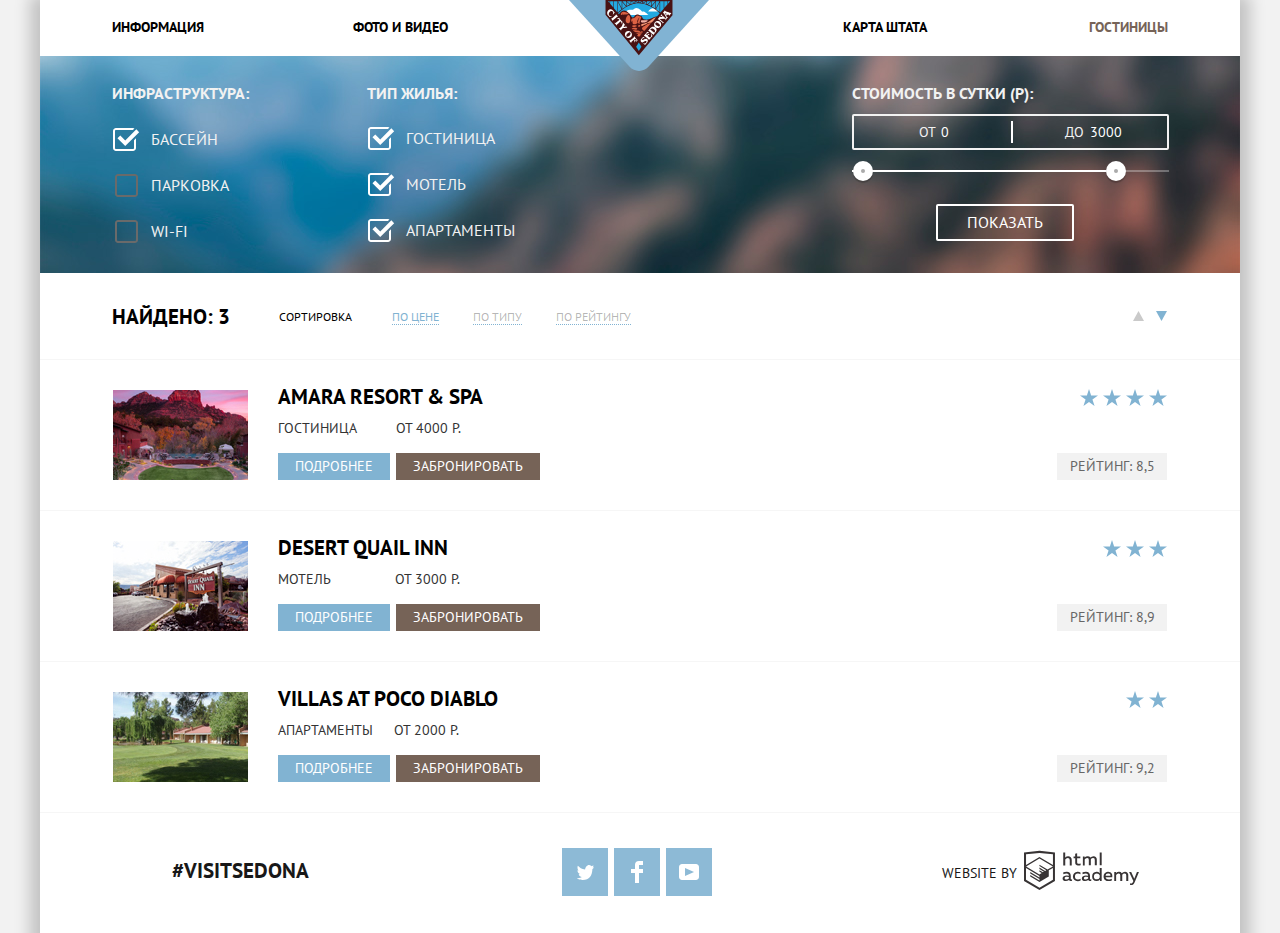
==== commit 9aed3e4e: "добавляет декоративные элементы второй страницы" ====
--- a/hotels.html
+++ b/hotels.html
@@ -36,15 +36,15 @@
             <legend class="filter-hotels__legend-infrastructure">Инфраструктура:</legend>
             <ul class="filter-hotels__list">
               <li class="filter-hotels__item">
-                <input class="filter-hotels__item-input" type="checkbox" name="pool" id="filter-pool" checked>
-                <label class="filter-hotels__item-label" for="filter-pool">Бассейн</label>
-              </li>
-              <li class="filter-hotels__item">
-                <input class="filter-hotels__item-input" type="checkbox" name="parking" id="filter-parking">
+                <input class="filter-hotels__item-input filter-hotels__item-input--checked" type="checkbox" name="pool" id="filter-pool" checked>
+                <label class="filter-hotels__item-label filter-hotels__item-label--checked" for="filter-pool">Бассейн</label>
+              </li>
+              <li class="filter-hotels__item">
+                <input class="filter-hotels__item-input" type="checkbox" name="parking" id="filter-parking" disabled>
                 <label class="filter-hotels__item-label" for="filter-parking">Парковка</label>
               </li>
               <li class="filter-hotels__item">
-                <input class="filter-hotels__item-input" type="checkbox" name="wifi" id="filter-wifi">
+                <input class="filter-hotels__item-input" type="checkbox" name="wifi" id="filter-wifi"  disabled>
                 <label class="filter-hotels__item-label" for="filter-wifi">Wi-Fi</label>
               </li>
             </ul>
@@ -53,36 +53,35 @@
             <legend class="filter-hotels__legend-type">Тип жилья:</legend>
             <ul class="filter-hotels__list">
               <li class="filter-hotels__item">
-                <input class="filter-hotels__item-input" type="checkbox" name="hotel" id="filter-hotel" checked>
-                <label class="filter-hotels__item-label" for="filter-hotel">Гостиница</label>
-              </li>
-              <li class="filter-hotels__item">
-                <input class="filter-hotels__item-input" type="checkbox" name="motel" id="filter-motel" checked>
-                <label class="filter-hotels__item-label" for="filter-motel">Мотель</label>
-              </li>
-              <li class="filter-hotels__item">
-                <input class="filter-hotels__item-input" type="checkbox" name="apartment" id="filter-apartment" checked>
-                <label class="filter-hotels__item-label" for="filter-apartment">Апартаменты</label>
+                <input class="filter-hotels__item-input filter-hotels__item-input--checked" type="checkbox" name="hotel" id="filter-hotel" checked>
+                <label class="filter-hotels__item-label filter-hotels__item-label--checked" for="filter-hotel">Гостиница</label>
+              </li>
+              <li class="filter-hotels__item">
+                <input class="filter-hotels__item-input filter-hotels__item-input--checked" type="checkbox" name="motel" id="filter-motel" checked>
+                <label class="filter-hotels__item-label filter-hotels__item-label--checked" for="filter-motel">Мотель</label>
+              </li>
+              <li class="filter-hotels__item">
+                <input class="filter-hotels__item-input filter-hotels__item-input--checked" type="checkbox" name="apartment" id="filter-apartment" checked>
+                <label class="filter-hotels__item-label filter-hotels__item-label--checked" for="filter-apartment">Апартаменты</label>
               </li>
             </ul>
           </fieldset>
           <fieldset class="filter-hotels__fieldset-price">
             <legend class="filter-hotels__legend-price">Стоимость в сутки (р):</legend>
             <div class="filter-hotels__range-filter">
-              <div class="filter-hotels__range-line filter-hotels__range-line--white"></div>
-              <!--линия диапазона светлая-->
-              <div class="filter-hotels__range-line filter-hotels__range-line--transperent"></div>
-              <!--линия диапазона полупрозрачная-->
-              <div class="filter-hotels__point point-min"></div>
-              <!--ползунок минимального значения-->
-              <div class="filter-hotels__point point-max"></div>
-              <!--ползунок максимального значения-->
               <label class="filter-hotels__label-from">От
                 <input class="filter-hotels__price-value" type="text" name="price-min" placeholder="0">
               </label>
               <label class="filter-hotels__label-to">До
-                <input class="filter-hotels__price-value" type="text" name="price-max" placeholder="3 000">
+                <input class="filter-hotels__price-value" type="text" name="price-max" placeholder="3000">
               </label>
+            </div>
+            <div class="filter-hotels__range-controls">
+              <div class="filter-hotels__range-line filter-hotels__range-line--transperent">
+                <div class="filter-hotels__range-line filter-hotels__range-line--white"></div>
+              </div>
+              <div class="filter-hotels__point point-min"></div>
+              <div class="filter-hotels__point point-max"></div>
             </div>
             <button class="filter-hotels__button-show" type="submit">Показать</button>
           </fieldset>
@@ -90,8 +89,8 @@
       </section>
 
       <section class="sorting">
-        <p class="sorting__result-value">Найдено:3</p>
-        <h2 class="sorting__title">Сортировка:</h2>
+        <p class="sorting__result-value">Найдено: 3</p>
+        <h2 class="sorting__title">Сортировка</h2>
         <ul class="sorting__list">
           <li class="sorting__item">
             <a class="sorting__link sorting__link--current" href="#">По цене</a>
@@ -105,10 +104,16 @@
         </ul>
         <ul class="sorting__direction-list">
           <li class="sorting__direction-item">
-            <a class="sorting__direction-link sorting__direction-link--up" href="#">По возрастанию</a>
+            <a class="sorting__direction-link sorting__direction-link--up" href="#">
+              <span class="visual-hidden">По возрастанию</span>
+              <svg xmlns="http://www.w3.org/2000/svg" width="11" height="10" viewBox="0 0 11 10"><path d="M5.5 0L0 10h11z"/></svg>
+            </a>
           </li>
           <li class="sorting__direction-item">
-            <a class="sorting__direction-link sorting__direction-link--down--current" href="#">По убыванию</a>
+            <a class="sorting__direction-link sorting__direction-link--down--current" href="#">
+                <span class="visual-hidden">По убыванию</span>
+                <svg xmlns="http://www.w3.org/2000/svg" width="11" height="10" viewBox="0 0 11 10"><path d="M5.5 10L0 0h11"/></svg>
+            </a>
           </li>
         </ul>
       </section>
@@ -122,13 +127,29 @@
               <h3 class="catalog__title">Amara Resort & Spa</h3>
               <div class="catalog__item-container">
                 <p class="catalog__text">Гостиница</p>
-                <p class="catalog__price">От 4000 р.</p>
-              </div>
-              <a class="catalog__more-details" href="#">Подробнее</a>
-              <a class="catalog__booking" href="#">Забронировать</a>
+                <p class="catalog__price">От 4000 Р.</p>
+              </div>
+              <div class="catalog_wrapper-button">
+                <a class="catalog_button catalog_button--details" href="#">Подробнее</a>
+                <a class="catalog_button catalog_button--booking" href="#">Забронировать</a>
+              </div>
             </div>
             <div class="catalog__rating">
-              <span class="catalog__rating-stars">Четыре звезды</span>
+              <span class="visual-hidden">Четыре звезды</span>
+              <ul class="catalog__rating-stars">
+                <li class="catalog__rating-stars-image">
+                    <svg xmlns="http://www.w3.org/2000/svg" width="18" height="17" viewBox="0 0 18 17"><path fill="#81B3D2" d="M9.002 0l2.126 6.494h6.877l-5.564 4.012L14.566 17l-5.564-4.013L3.438 17l2.126-6.494L0 6.494h6.878z"/></svg>
+                </li>
+                <li class="catalog__rating-stars-image">
+                    <svg xmlns="http://www.w3.org/2000/svg" width="18" height="17" viewBox="0 0 18 17"><path fill="#81B3D2" d="M9.002 0l2.126 6.494h6.877l-5.564 4.012L14.566 17l-5.564-4.013L3.438 17l2.126-6.494L0 6.494h6.878z"/></svg>
+                </li>
+                <li class="catalog__rating-stars-image">
+                    <svg xmlns="http://www.w3.org/2000/svg" width="18" height="17" viewBox="0 0 18 17"><path fill="#81B3D2" d="M9.002 0l2.126 6.494h6.877l-5.564 4.012L14.566 17l-5.564-4.013L3.438 17l2.126-6.494L0 6.494h6.878z"/></svg>
+                </li>
+                <li class="catalog__rating-stars-image">
+                    <svg xmlns="http://www.w3.org/2000/svg" width="18" height="17" viewBox="0 0 18 17"><path fill="#81B3D2" d="M9.002 0l2.126 6.494h6.877l-5.564 4.012L14.566 17l-5.564-4.013L3.438 17l2.126-6.494L0 6.494h6.878z"/></svg>
+                </li>
+              </ul>
               <p class="catalog__rating-text">Рейтинг: 8,5</p>
             </div>
           </li>
@@ -137,14 +158,27 @@
             <div class="catalog__item-wrapper">
               <h3 class="catalog__title">Desert Quail Inn</h3>
               <div class="catalog__item-container">
-                <p class="catalog__text">Мотель</p>
+                <p class="catalog__text catalog__text--motel">Мотель</p>
                 <p class="catalog__price">От 3000 р.</p>
               </div>
-              <a class="catalog__more-details" href="#">Подробнее</a>
-              <a class="catalog__booking" href="#">Забронировать</a>
+              <div class="catalog_wrapper-button">
+                <a class="catalog_button catalog_button--details" href="#">Подробнее</a>
+                <a class="catalog_button catalog_button--booking" href="#">Забронировать</a>
+              </div>
             </div>
             <div class="catalog__rating">
-              <span class="catalog__rating-stars">Три звезды</span>
+              <span class="visual-hidden">Три звезды</span>
+              <ul class="catalog__rating-stars">
+                <li class="catalog__rating-stars-image">
+                    <svg xmlns="http://www.w3.org/2000/svg" width="18" height="17" viewBox="0 0 18 17"><path fill="#81B3D2" d="M9.002 0l2.126 6.494h6.877l-5.564 4.012L14.566 17l-5.564-4.013L3.438 17l2.126-6.494L0 6.494h6.878z"/></svg>
+                </li>
+                <li class="catalog__rating-stars-image">
+                    <svg xmlns="http://www.w3.org/2000/svg" width="18" height="17" viewBox="0 0 18 17"><path fill="#81B3D2" d="M9.002 0l2.126 6.494h6.877l-5.564 4.012L14.566 17l-5.564-4.013L3.438 17l2.126-6.494L0 6.494h6.878z"/></svg>
+                </li>
+                <li class="catalog__rating-stars-image">
+                    <svg xmlns="http://www.w3.org/2000/svg" width="18" height="17" viewBox="0 0 18 17"><path fill="#81B3D2" d="M9.002 0l2.126 6.494h6.877l-5.564 4.012L14.566 17l-5.564-4.013L3.438 17l2.126-6.494L0 6.494h6.878z"/></svg>
+                </li>
+              </ul>
               <p class="catalog__rating-text">Рейтинг: 8,9</p>
             </div>
           </li>
@@ -153,14 +187,24 @@
             <div class="catalog__item-wrapper">
               <h3 class="catalog__title">Villas at Poco Diablo</h3>
               <div class="catalog__item-container">
-                <p class="catalog__text">Апартаменты</p>
+                <p class="catalog__text catalog__text--apartment">Апартаменты</p>
                 <p class="catalog__price">От 2000 р.</p>
               </div>
-              <a class="catalog__more-details" href="#">Подробнее</a>
-              <a class="catalog__booking" href="#">Забронировать</a>
+              <div class="catalog_wrapper-button">
+                <a class="catalog_button catalog_button--details" href="#">Подробнее</a>
+                <a class="catalog_button catalog_button--booking" href="#">Забронировать</a>
+              </div>
             </div>
             <div class="catalog__rating">
-              <span class="catalog__rating-stars">Две звезды</span>
+              <span class="visual-hidden">Две звезды</span>
+              <ul class="catalog__rating-stars">
+                <li class="catalog__rating-stars-image">
+                    <svg xmlns="http://www.w3.org/2000/svg" width="18" height="17" viewBox="0 0 18 17"><path fill="#81B3D2" d="M9.002 0l2.126 6.494h6.877l-5.564 4.012L14.566 17l-5.564-4.013L3.438 17l2.126-6.494L0 6.494h6.878z"/></svg>
+                </li>
+                <li class="catalog__rating-stars-image">
+                    <svg xmlns="http://www.w3.org/2000/svg" width="18" height="17" viewBox="0 0 18 17"><path fill="#81B3D2" d="M9.002 0l2.126 6.494h6.877l-5.564 4.012L14.566 17l-5.564-4.013L3.438 17l2.126-6.494L0 6.494h6.878z"/></svg>
+                </li>
+              </ul>
               <p class="catalog__rating-text">Рейтинг: 9,2</p>
             </div>
           </li>
@@ -172,19 +216,29 @@
       <p class="footer__hushtag">#Visitsedona</p>
       <ul class="footer__list">
         <li class="footer__item">
-          <a class="footer__link" href="#">Твиттер</a>
+          <a class="footer__link" href="#">
+            <span class="visual-hidden">Твиттер</span>
+            <svg xmlns="http://www.w3.org/2000/svg" xmlns:xlink="http://www.w3.org/1999/xlink" width="17" height="15" viewBox="0 0 17 15"><path fill="#FFF" d="M10.95.144c1.685-.496 2.984.27 3.577 1.179.673-.231 1.331-.481 2.011-.708a2.345 2.345 0 0 1-.857 1.768c.685.17 1.304-.491 1.304-.491-.169 1-1.006 1.788-1.563 2.024-.231 6.75-3.175 11.217-10.077 11.082h-.446c-.41 0-4.164-.46-4.898-1.887 2.271.196 3.893-.422 4.693-1.177-.96-.3-2.679-.477-2.979-2.95.349.106.564.228 1.19.119C1.705 8.247.374 7.53.448 5.33c.285.328 1.067.536 1.34.472C1.085 5.561-.182 2.442.894.85c1.818 1.854 3.735 3.606 7.152 3.773C8.254 2.33 9.183.793 10.95.144z"/></svg>
+          </a>
         </li>
         <li class="footer__item">
-          <a class="footer__link" href="#">Фейсбук</a>
+          <a class="footer__link" href="#">
+            <span class="visual-hidden">Фейсбук</span>
+            <svg xmlns="http://www.w3.org/2000/svg" width="12" height="22" viewBox="0 0 12 22"><path fill="#FFF" d="M12 4V0H8a4 4 0 0 0-4 4v4H0v4h4v10h4V12h4V8H8V4h4z"/></svg>
+          </a>
         </li>
         <li class="footer__item">
-          <a class="footer__link" href="#">Ютуб</a>
+          <a class="footer__link" href="#">
+            <span class="visual-hidden">Ютуб</span>
+            <svg xmlns="http://www.w3.org/2000/svg" xmlns:xlink="http://www.w3.org/1999/xlink" width="20" height="16" viewBox="0 0 20 16"><path fill="#FFF" d="M17 0H3C1.35 0 0 1.35 0 3v10c0 1.65 1.35 3 3 3h14c1.65 0 3-1.35 3-3V3c0-1.65-1.35-3-3-3zM6.027 11.998V4.002L15.014 8l-8.987 3.998z"/></svg>
+          </a>
         </li>
       </ul>
       <div class="footer__wrapper-made">
         <p class="footer__made">Website by</p>
         <a class="footer__made-link" href="https://htmlacademy.ru">
-          <img class="footer__made-image" src="img/logo-htmlacademy.svg" width="115" height="41" alt="HTML Academy">
+          <span class="visual-hidden">Логотип HTML Academy</span>
+          <svg id="Layer_1" data-name="Layer 1" xmlns="http://www.w3.org/2000/svg" width="115" height="41" viewBox="0 0 108.08 36.85"><title>logo-htmlacademy-small1</title><path d="M44.61,26.88a2,2,0,0,0,.55-0.1v1.33a3.25,3.25,0,0,1-1.18.21,1.67,1.67,0,0,1-1.67-1,4.84,4.84,0,0,1-3.14,1.08c-1.51,0-2.91-.83-2.91-2.55,0-2.13,2-2.79,3.71-2.79a11.08,11.08,0,0,1,2.17.25v-0.3c0-1-.76-1.77-2.19-1.77a7.42,7.42,0,0,0-3,.64v-1.7a10.21,10.21,0,0,1,3.19-.55c2.36,0,3.81,1.12,3.81,3.65v3a0.54,0.54,0,0,0,.49.59h0.17Zm-6.44-1.13A1.35,1.35,0,0,0,39.63,27h0.11a3.39,3.39,0,0,0,2.41-1V24.58a9.72,9.72,0,0,0-1.81-.21c-1,0-2.16.33-2.16,1.38h0Zm12.36-6.11a5,5,0,0,1,2.57.64V22a4.08,4.08,0,0,0-2.3-.7,2.75,2.75,0,1,0,0,5.49,5,5,0,0,0,2.43-.64v1.71a6.27,6.27,0,0,1-2.76.57A4.21,4.21,0,0,1,46,24.51q0-.21,0-0.41a4.32,4.32,0,0,1,4.18-4.46h0.38Zm12.17,7.24a2,2,0,0,0,.55-0.1v1.33a3.25,3.25,0,0,1-1.18.21,1.67,1.67,0,0,1-1.67-1,4.84,4.84,0,0,1-3.14,1.08c-1.51,0-2.91-.83-2.91-2.55,0-2.13,2-2.79,3.71-2.79a11.08,11.08,0,0,1,2.17.25v-0.3c0-1-.76-1.77-2.19-1.77a7.42,7.42,0,0,0-3,.64v-1.7a10.21,10.21,0,0,1,3.19-.55c2.36,0,3.81,1.12,3.81,3.65v3a0.54,0.54,0,0,0,.49.59h0.17Zm-6.44-1.13A1.35,1.35,0,0,0,57.73,27h0.11a3.39,3.39,0,0,0,2.41-1V24.58a9.72,9.72,0,0,0-1.81-.21c-1.06,0-2.16.33-2.16,1.38h0ZM73,16V28.2H71.35V26.88a3.88,3.88,0,0,1-3.19,1.54,4.4,4.4,0,0,1,0-8.78,3.81,3.81,0,0,1,3,1.3V16H73Zm-4.53,5.22a2.76,2.76,0,1,0,0,5.52A2.86,2.86,0,0,0,71.15,25V23A2.91,2.91,0,0,0,68.49,21.27ZM79,19.64c3.31,0,4.46,2.68,3.92,5.09H76.7c0.21,1.5,1.67,2.11,3.19,2.11a6.11,6.11,0,0,0,2.64-.59v1.6a7.14,7.14,0,0,1-3,.57C77,28.42,74.78,27,74.78,24a4.18,4.18,0,0,1,4-4.39H79Zm0.09,1.54a2.28,2.28,0,0,0-2.44,2.1v0.06H81.3A2,2,0,0,0,79.13,21.18Zm5.73,7V19.87h1.65v1a3.81,3.81,0,0,1,2.78-1.27A2.86,2.86,0,0,1,91.89,21a4.12,4.12,0,0,1,2.91-1.33A3.06,3.06,0,0,1,98,23V28.2h-1.9V23.05a1.59,1.59,0,0,0-1.42-1.75H94.42a2.8,2.8,0,0,0-2.07,1.12V28.2h-1.9V23.05A1.59,1.59,0,0,0,89,21.31H88.8a3,3,0,0,0-2.21,1.29v5.63H84.86Zm21.31-8.33h1.9l-3.91,9.46c-0.9,2.17-2.09,2.86-3.35,2.86a4.76,4.76,0,0,1-1.1-.14V30.46a2.86,2.86,0,0,0,.85.12c0.9,0,1.58-.64,2.07-1.9l0.17-.42-4-8.4h2l2.86,6.29ZM38.73,1.46V6.22a3.81,3.81,0,0,1,2.7-1.14,3.25,3.25,0,0,1,3.44,3.4v5.15H43V8.72a1.81,1.81,0,0,0-1.61-2h-0.3a2.93,2.93,0,0,0-2.32,1.39v5.52h-1.9V1.46h1.9ZM49.94,2.31v3h3V6.91h-3v3.81c0,1.1.5,1.46,1.58,1.46a4.49,4.49,0,0,0,1.69-.33v1.6A6.8,6.8,0,0,1,51,13.8a2.55,2.55,0,0,1-2.86-2.74V6.89H46.58V5.26h1.5V2.74Zm5.4,11.31V5.28H57v1A3.81,3.81,0,0,1,59.77,5a2.86,2.86,0,0,1,2.6,1.33A4.12,4.12,0,0,1,65.28,5,3.06,3.06,0,0,1,68.44,8.4v5.21h-1.9V8.46a1.59,1.59,0,0,0-1.42-1.75H64.89a2.8,2.8,0,0,0-2.07,1.12v5.78h-1.9V8.46A1.59,1.59,0,0,0,59.5,6.71H59.27A3,3,0,0,0,57.06,8v5.63H55.34ZM71.17,1.45H73V13.6H71.17V1.45ZM14.71,0H14.55L0,1.54V28.21l14.55,8.66,14.55-8.66V1.54Zm12.5,27.1L14.55,34.64,1.9,27.12V16.18l12.59,7.5V25L5.86,19.9v1.31l8.68,5.21v1.39L5.87,22.65V24l8.68,5.21,8.75-5.24V18.31L27.2,16V27.12Zm0-12.53-3.48,2-1.6,1L14.51,13v1.31L21,18.23H21l-0.14.09-1,.54-5.37-3.2V17l4.24,2.52-1,.67-3.2-1.9v1.31l2.1,1.24L14.5,22.1,2,14.65,14.51,7.11Zm0-1.32L14.49,5.76,1.91,13.25v-10L14.56,1.92,27.21,3.25v10h0Z" transform="translate(0 -0.02)" fill="#231f20"/></svg>
         </a>
       </div>
     </footer>
--- a/css/style.css
+++ b/css/style.css
@@ -22,54 +22,59 @@
   width: 1200px;
   margin: 0 auto;
   box-shadow: 0px 5px 15px 10px rgba(0, 1, 1, 0.2);
-  outline: 1px solid red;
+  background-color: #ffffff;
 }
 
 a {
   text-decoration: none;
 }
 
-.header {
+.navigation {
+  align-items: center;
   position: relative;
-}
-
-.navigation {
-  line-height: 26px;
-  position: absolute;
   background-color: #ffffff;
   width: 100%;
+  padding-top: 14px;
 }
 
 .navigation__logo-image {
   position: absolute;
+  left: 529px;
   top: 0;
-  left: 529px;
 }
 
 .navigation__list {
   display: flex;
   list-style: none;
-
-  padding: 0;
-  margin: 0;
+  padding: 0;
+  margin: 0;
+  padding-left: 72px;
+  padding-right: 72px;
+  margin-bottom: 16px;
 }
 
 .navigation__link {
  display: inline-block;
- padding-top: 22px;
 }
 
 .navigation__item {
-  height: 56px;
-  width: 239px;
-  text-align: center;
+  width: 241px;
+  text-align: left;
 }
 
 .navigation__item:nth-child(3) {
   margin-left: auto;
 }
 
+.navigation__item:nth-child(3),
+.navigation__item:nth-child(4) {
+ text-align: right;
+}
+
+
 .navigation__link {
+  display: block;
+  line-height: 26px;
   color: #000000;
   font-weight: 700;
 }
@@ -96,38 +101,82 @@
   overflow: hidden;
 }
 
-.main-sedona {
-  display: flex;
-  outline: 3px solid blueviolet;
-}
-
-.welcome-baner-image {
-  padding: 0;
-  margin: 0;
+.sedona-baner {
+  height: 509px;
+
+  background-image:
+    url("../img/intro-mask.svg"),
+    url("../img/intro-welcome.svg"),
+    url("../img/mountain.jpg");
+
+  background-position:
+    left 0 bottom -2px,
+    center 75px,
+    0 -57px;
+
+  background-size:
+    1200px 60px,
+    459px 353px,
+    1200px 773px;
+
+  background-repeat: no-repeat;
 }
 
 .features {
-  background-color: #81b3d2;
   margin: 0 auto;
   width: 1200px;
-  outline: 3px solid green;
+
+  margin-bottom: 48px;
+}
+
+.features-wrapper {
+  width: 1200px;
+  background-color: #ffffff;
+  margin-bottom: 51px;
 }
 
 .features__title {
+  width: 440px;
+  text-align: center;
   font-size: 21px;
   line-height: 26px;
   font-weight: 700;
-}
-
-.welcome-baner-text {
-  position: absolute;
-  margin-top: 132px;
-  margin-left: 370px;
+  margin: 0 auto;
+  padding-top: 60px;
+  margin-bottom: 26px;
 }
 
 .features__wrapper {
-  display: inline-block;
-  outline: 1px solid rgb(146, 34, 118);
+  position: relative;
+  width: 400px;
+
+  padding-left: 60px;
+  padding-right: 60px;
+}
+
+.features__wrapper--right {
+  padding: 0;
+  margin-left: auto;
+  margin-bottom: 20px;
+}
+
+.features__wrapper:nth-child(2) {
+  text-align: right;
+}
+.features__item:nth-child(1) {
+  background-image: url("../img/feature-1.jpg");
+  background-repeat:no-repeat;
+  background-position: top 0 right 0;
+  background-size: 800px 256px;
+  background-color: #81b3d2;
+}
+
+.features__item:nth-child(2) {
+  background-image: url("../img/feature-2.jpg");
+  background-repeat:no-repeat;
+  background-position: top 0 left 0;
+  background-size: 800px 256px;
+  background-color: #81b3d2;
 }
 
 .features__list {
@@ -139,53 +188,98 @@
 }
 
 .features__item {
-  background: rgb(250, 144, 45);
   flex-basis: 1200px;
   flex-grow: 1;
   min-height: 100px;
-  outline: 2px solid  #503e33;
+  padding: 0;
+  margin: 0;
+  padding-top: 47px;
+  margin-bottom: 82px;
+  /* outline: 2px solid  #503e33; */
 }
 
 .features__item:nth-child(2) {
   text-align: right;
 }
+
 .features__item:nth-child(3),
 .features__item:nth-child(4),
 .features__item:nth-child(5){
   flex-basis: 140px;
 }
 
+.features__item-title {
+  font-size: 21px;
+  font-weight: 700;
+  text-align: center;
+  margin: 0 auto;
+  margin-bottom: 24px;
+}
+
 .features-services {
   display: flex;
   margin: 0;
   padding: 0;
-  background-color: palevioletred;
+  padding-top: 56px;
+  background-color: #ffffff;
 }
 
 .features-services__item {
-  flex-grow: 1;
+  width: 400px;
   list-style: none;
   outline: 2px solid white;
-  min-height: 100px;
+  padding-top: 103px;
+}
+
+.features-services__item--home {
+  background-image: url(../img/icon-1.svg);
+  background-repeat:no-repeat;
+  background-position: top center;
+}
+
+.features-services__item--burger {
+  background-image: url(../img/icon-2.svg);
+  background-repeat:no-repeat;
+  background-position: top center;
+}
+
+.features-services__item--souvenirs {
+  background-image: url(../img/icon-3.svg);
+  background-repeat:no-repeat;
+  background-position: top center;
 }
 
 .features__text {
   line-height: 26px;
   color: #333333;
   text-align: center;
+
+  margin: 0;
+  padding: 0;
 }
 
 .features__item-number,
 .features__item-text {
   color: #333333;
   text-align: center;
-}
-
-.features__item-title {
-  font-size: 21px;
-  line-height: 26px;
-  font-weight: 700;
-  text-align: center;
+  margin: 0;
+  padding: 0;
+}
+
+.features__item-number {
+  margin-bottom: 21px;
+}
+
+.features__item-number::before {
+  content: "– ";
+}
+
+.features__item-number::after {
+  content: " –";
+}
+
+.features__item-text {
+  margin-bottom: 59px;
 }
 
 .features__list,
@@ -207,46 +301,42 @@
   font-size: 21px;
   font-weight: 700;
   text-align: center;
+  padding: 0;
+  margin: 0;
+  margin-bottom: 24px;
 }
 
 .features-services__text {
+  text-align: center;
   color: #333333;
+  margin: 0 auto;
+}
+
+.feature-item {
+  width: 400px;
+  padding: 0;
+  margin: 0;
+}
+
+.features__item:nth-child(2) {
+  margin-bottom: 50px;
+}
+
+
+.search-hotel__wrapper--text {
   text-align: center;
-}
-
-.search-hotel__wrapper--text {
-  display: flex;
-  flex-direction: column;
-  justify-content: center;
-  align-items: center;
-  outline: 2px solid violet;
-  width: 434px;
+
+  padding: 0;
+  margin: 0;
   margin: 0 auto;
 }
 
-.search-hotel__wrapper--form {
-  display: flex;
-  flex-direction: column;
-  outline: 2px solid rgb(119, 35, 228);
-  width: 568px;
-  margin: 0 auto;
-}
-
-
-.search-hotel__popup-form {
-  display: flex;
-  flex-direction: column;
-}
-
 .search-hotel__quetion {
-  font-size: 30px;
-  line-height: 36px;
-  font-weight: 700;
+  margin-bottom: 24px;
 }
 
 .search-hotel__text {
-  line-height: 24px;
-  color: #333333;
+  margin-bottom: 47px;
 }
 
 .search-button {
@@ -263,6 +353,8 @@
 }
 
 .search-hotel__button {
+  width: 568px;
+  height: 86px;
   background-color: #766357;
 }
 
@@ -274,6 +366,17 @@
 .search-hotel__button:active {
   color: rgba(255, 255, 255, 0.3);
   background-color: #503e33;
+}
+
+.search-hotel__quetion {
+  font-size: 30px;
+  line-height: 36px;
+  font-weight: 700;
+}
+
+.search-hotel__text {
+  line-height: 24px;
+  color: #333333;
 }
 
 .search-hotel__popup-form {
@@ -283,13 +386,23 @@
 }
 
 .search-hotel-input {
+  width: 346px;
+  min-height: 38px;
   font-weight: 700;
   font: inherit;
 
+  padding-left: 11px;
   text-transform: uppercase;
 
   background-color: #f2f2f2;
   border: 2px solid #f2f2f2;
+}
+
+.search-hotel-input:nth-child(3),
+.search-hotel-input:nth-child(4) {
+  width: 38px;
+  min-height: 38px;
+  padding-left: 14px
 }
 
 ::-moz-placeholder {
@@ -319,6 +432,8 @@
 }
 
 .search-button__search {
+  width: 458px;
+  height: 58px;
   background-color: #81b3d2;
 }
 
@@ -332,8 +447,120 @@
   background-color: #5496bd;
 }
 
+.search-hotel__wrapper--form {
+  display: flex;
+  flex-direction: column;
+  position: relative;
+  width: 568px;
+  margin: 0 auto;
+}
+
+.search-hotel__popup-form {
+  display: flex;
+  flex-direction: column;
+  position: absolute;
+  width: 568px;
+  height: 395px;
+  background-color: #ffffff;
+  padding: 55px;
+
+}
+
+.search-hotel__wrapper-field {
+  display: flex;
+  justify-content: space-between;
+  align-items: center;
+  position: relative;
+  margin-bottom: 29px;
+}
+
+.search-hotel__wrapper-field--number-people {
+  margin-bottom: 55px;
+}
+
+.button-calendar {
+  position: absolute;
+  top: 8px;
+  right: 3px;
+  border: none;
+  background: transparent;
+}
+.button-calendar path{
+  fill: #cacaca;
+}
+
+.button-calendar:hover path,
+.button-calendar:focus path {
+  fill: #000000;
+}
+
+.button-calendar:active path {
+  fill: #81b3d2;
+}
+
+.button-calendar:focus {
+  outline: none;
+}
+
+.search-hotel__wrapper-people {
+  display: flex;
+  width: 226px;
+  align-items: center;
+  position: relative;
+}
+
+.search-hotel__popup-form-field-name--child {
+  padding-left: 51px;
+}
+
+.search-hotel__button-people {
+  width: 38px;
+  position: relative;
+  min-height: 38px;
+  background-color: #f2f2f2;
+  border: 0;
+}
+
+ .search-hotel__button-people__button--minus {
+  margin-left: auto;
+}
+
+.search-hotel__button-people__button--minus::before,
+.search-hotel__button-people__button--plus::before,
+.search-hotel__button-people__button--plus::after {
+  content: "";
+  width: 12px;
+  height: 3px;
+  background-color: #a9a9a9;
+  position: absolute;
+  top: 19px;
+  right: 13px;
+}
+
+.search-hotel__button-people__button--plus::after {
+  transform: rotate(90deg);
+}
+
+.search-hotel__button-people__button--minus:hover::before,
+.search-hotel__button-people__button--minus:focus::before,
+.search-hotel__button-people__button--plus:hover::before,
+.search-hotel__button-people__button--plus:focus::before,
+.search-hotel__button-people__button--plus:hover::after,
+.search-hotel__button-people__button--plus:focus::after {
+  background-color: #000000;
+}
+
+.search-hotel__button-people__button--minus:active::before,
+.search-hotel__button-people__button--plus:active::before,
+.search-hotel__button-people__button--plus:active::after {
+  background-color: #81b3d2;;
+}
+
 .map {
+  margin-bottom: -125px;
   background-color: #f2f1ef;
+  background-image: url("../img/map.jpg");
+  background-repeat: no-repeat;
 }
 
 
@@ -347,18 +574,36 @@
 
 
 /*ФОРМА ФИЛЬТРОВ*/
-
-.filter-hotels__form {
-  display: flex;
-  flex-direction: row;
-  padding-top: 56px;
-  min-height: 100px;
-  outline: 2px solid rgb(245, 83, 8);
-}
-
 .filter-hotels {
   color: #f2f2f2;
+  padding: 27px 71px 22px 72px;
   background-color: #5496bd;
+
+  background-image: url("../img/mountain_hotels.jpg");
+  background-repeat: no-repeat;
+  background-size: 1200px 562px;
+  background-position: 0 -55px;
+
+  min-height: 217px;
+}
+
+.filter-hotels__form {
+  display: flex;
+  flex-direction: row;
+}
+
+.filter-hotels__fieldset-infrastructure {
+  padding: 0;
+  margin: 0;
+  margin-right: 104px;
+}
+
+.filter-hotels__legend-infrastructure {
+  margin-bottom: 25px;
+}
+
+.filter-hotels__legend-type {
+  margin-bottom: 18px;
 }
 
 .filter-hotels__list {
@@ -368,8 +613,13 @@
   margin: 0;
 }
 
+.filter-hotels__legend-price {
+  margin-bottom: 10px;
+}
 .filter-hotels__fieldset-price {
-  margin-left: auto;
+  width: 318px;
+  padding: 0;
+  margin: 0;
 }
 
 .filter-hotels__fieldset-type,
@@ -377,20 +627,116 @@
 .filter-hotels__fieldset-price {
   font-size: 16px;
   font-weight: bold;
+  border: 0 none;
+}
+
+.filter-hotels__fieldset-type {
+  margin-right: 325px;
 }
 
 .filter-hotels__range-filter {
+  position: relative;
+  display: block;
   font-weight: normal;
   border: 2px solid #f2f2f2;
+  border-radius: 2px;
+  font-size: 14px;
+  line-height: 30px;
+  vertical-align: top;
+
+  cursor: pointer;
+
+  margin-bottom: 20px;
+}
+
+.filter-hotels__range-filter::after {
+  content: "";
+  position: absolute;
+  top: 5px;
+  left: 157px;
+
+  width: 2px;
+  height: 22px;
+
+  background: #ffffff;
+}
+
+.filter-hotels__label-to,
+.filter-hotels__label-from {
+  width: 90px;
+  padding-left: 65px;
+}
+
+.filter-hotels__label-from {
+ padding-right: 7px;
+}
+
+.filter-hotels__price-value {
+  width: 50px;
+  margin: 0;
+
+  color: inherit;
+  font: inherit;
+
+  background: none;
+  border: none;
+}
+
+.filter-hotels__range-controls {
+  position: relative;
+  margin-bottom: 32px;
+}
+
+.filter-hotels__range-line--transperent {
+  height: 2px;
+  background: rgba(255, 255, 255, 0.3);
+}
+
+.filter-hotels__range-line--white {
+  width: 80%;
+  height: 2px;
+
+  background: #ffffff;
+}
+
+.filter-hotels__point {
+  position: absolute;
+  top: -9px;
+  width: 20px;
+  height: 20px;
+  background: #ffffff;
+  border-radius: 50%;
+  box-shadow: 0 2px 1px 0 rgba(0, 1, 1, 0.2);
+  cursor: pointer;
+}
+
+.filter-hotels__point::before {
+  position: absolute;
+  content: "";
+  width: 4px;
+  height: 4px;
+  background: #ababab;
+  border-radius: 50%;
+  top: 8px;
+  left: 8px;
+}
+
+.point-min {
+  left: 1px;
+}
+
+.point-max {
+  left: 80%;
+}
+
+.filter-hotels__point:hover {
+  background: #1c4f80;
 }
 
 ::-moz-placeholder {
   opacity: 1;
 }
 
-.filter-hotels__price-value {
-  background-color: #5496bd;
-}
 
 .filter-hotels__price-value::-webkit-input-placeholder { /* Chrome/Opera/Safari */
   color: #ffffff;
@@ -405,14 +751,23 @@
   color: #ffffff;
 }
 
+
 .filter-hotels__button-show {
+  display: block;
+  margin-left: 84px;
+  padding: 6px 29px;
+
+  font-size: 14px;
+  line-height: 21px;
+  color: #ffffff;
   font: inherit;
   font-weight: normal;
   text-transform: uppercase;
-  color: #ffffff;
-  background-color: #5496bd;
-
-  border: 2px solid #f2f2f2;
+
+  background: transparent;
+  border: 2px solid #ffffff;
+  border-radius: 2px;
+  cursor: pointer;
 }
 
 .filter-hotels__button-show:hover,
@@ -421,29 +776,117 @@
   background-color: #ffffff;
 }
 
+.filter-hotels__list {
+  padding: 0;
+  margin: 0;
+  padding-left: 17px;
+}
+
+.filter-hotels__item {
+  margin-bottom: 25px;
+}
+
+.filter-hotels__item:last-child {
+  margin-bottom: 0
+}
+
+.filter-hotels__item-input {
+  display: none;
+  opacity: 0;
+}
+
+.filter-hotels__item-label {
+  position: relative;
+  display: inline-block;
+  padding-left: 22px;
+}
+
+.filter-hotels__item-label::before {
+  content: "";
+  width: 23px;
+  height: 23px;
+  background-image: url(../img/checkbox-off.svg);
+  background-repeat: no-repeat;
+  background-size: 23px 23px;
+  position: absolute;
+  top: -1px;
+  left: -16px;
+}
+
+.filter-hotels__item-input:checked + .filter-hotels__item-label::before {
+  content: "";
+  width: 27px;
+  height: 23px;
+  background-image: url(../img/checkbox-on.svg);
+  background-repeat: no-repeat;
+  background-size: 27px 23px;
+  position: absolute;
+  top: -1px;
+  left: -16px;
+}
+
+.filter-hotels__item-input:disabled + .filter-hotels__item-label::before {
+  content: "";
+  width: 27px;
+  height: 23px;
+  background-image: url(../img/checkbox-off-disabled.svg);
+  background-repeat: no-repeat;
+  background-size: 27px 23px;
+  position: absolute;
+  top: -1px;
+  left: -16px;
+}
+
 
 /*СОРТИРОВКА*/
 
 .sorting {
   display: flex;
   align-items: center;
-  outline: 2px solid blue;
+  position: relative;
+  padding: 31px 73px 30px 72px;
+}
+
+.sorting::before,
+.catalog__item::before {
+  content: "";
+  position: absolute;
+  width: 1200px;
+  height: 1px;
+  background-color: #f6f6f6;
+  bottom: 0;
+  left: 0;
+}
+
+.sorting__list {
+  padding: 0;
+  margin: 0;
+  margin-right: auto;
 }
 
 .sorting__list,
 .sorting__direction-list {
   display: flex;
+  flex-wrap: wrap;
 }
 
 .sorting__direction-list {
   margin-left: auto;
 }
 .sorting__result-value {
-  padding-left: 76px;
+  margin: 0;
+  padding: 0;
+  margin-right: 49px;
 }
 
 .sorting__title {
-  padding-left: 22px;
+  padding: 0;
+  margin: 0;
+  margin-right: 40px;
+}
+
+.sorting__item {
+  padding-right: 34px;
 }
 
 .sorting__result-value,
@@ -453,6 +896,16 @@
   font-weight: 700;
 }
 
+.sorting__direction-list {
+  padding: 0;
+  margin: 0;
+}
+
+.sorting__direction-link--up {
+  padding-right: 12px;
+}
+
+.features__item,
 .sorting__list,
 .sorting__direction-list,
 .catalog__list {
@@ -494,25 +947,61 @@
   color: #81b3d2;
 }
 
-
+.sorting__direction-link path {
+  fill: #cacaca;
+}
+
+.sorting__direction-link:hover path,
+.sorting__direction-link:focus path {
+  fill: #231f20;
+}
+
+.sorting__direction-link:active path {
+  fill: #81b3d2;
+}
+
+.sorting__direction-link--down--current path {
+  fill: #81b3d2;
+}
 
 /*РЕЗУЛЬТАТ СОРТИРОВКИ*/
+
 .catalog__list {
   margin: 0;
   padding: 0;
-  outline: 2px solid yellow;
 }
 
 .catalog__item {
   display: flex;
-  align-items: center;
+  flex-wrap: wrap;
   flex-basis: 1200px;
-  padding-left: 72px;
-  outline: 1px solid goldenrod;
+  position: relative;
+  padding: 24px 73px 31px 73px;
+}
+
+.catalog__image {
+  align-self: center;
+  margin-top: 5px;
+}
+
+.catalog__title {
+  padding: 0;
+  margin: 0;
+  margin-bottom: 8px;
 }
 
 .catalog__item-container {
   display: flex;
+  margin-bottom: 14px;
+}
+
+.catalog_wrapper-button {
+  display: flex;
+}
+
+.catalog_button {
+  color: #ffffff;
+  padding: 3px 17px 3px 17px;
 }
 
 .catalog__item-wrapper {
@@ -521,6 +1010,31 @@
 
 .catalog__rating {
   margin-left: auto;
+}
+
+.catalog__rating-stars {
+  display: flex;
+  justify-content: flex-end;
+  list-style: none;
+  margin-bottom: 41px;
+  padding-top: 5px;
+}
+
+.catalog__rating-stars-image {
+  margin-left: 5px;
+}
+
+.catalog__rating-text {
+  display: block;
+  width: 110px;
+  height: 27px;
+  text-align: center;
+  color: #666666;
+  background-color: #f2f2f2;
+  padding: 0;
+  margin: 0;
+  margin-left: auto;
+  padding-top: 3px;
 }
 
 .catalog__title:hover {
@@ -534,45 +1048,52 @@
 .catalog__text,
 .catalog__price {
   color: #333333;
-}
-
-.catalog__more-details,
-.catalog__booking {
-  color: #ffffff;
-}
-
-.catalog__more-details {
+  padding: 0;
+  margin: 0;
+}
+
+.catalog__text {
+  margin-right: 39px;
+}
+
+.catalog__text--motel {
+  margin-right: 64px;
+}
+
+.catalog__text--apartment {
+  margin-right: 21px;
+}
+
+.catalog_button--details {
   background-color: #81b3d2;
-}
-
-.catalog__more-details:hover,
-.catalog__more-details:focus {
+  margin-right: 6px;
+}
+
+.catalog_button--details:hover,
+.catalog_button--details:focus {
   background-color: #669ec0;
 }
 
-.catalog__more-details:active {
+.catalog_button--details:active {
   color: rgba(255, 255, 255, 0.3);
   background-color: #5496bd;
 }
 
-.catalog__booking {
+.catalog_button--booking {
   background-color: #766357;
 }
 
-.catalog__booking:hover,
-.catalog__booking:focus {
+.catalog_button--booking:hover,
+.catalog_button--booking:focus {
   background-color: #604e43;
 }
 
-.catalog__booking:active {
+.catalog_button--booking:active {
   color: rgba(255, 255, 255, 0.3);
   background-color: #503e33;
 }
 
-.catalog__rating-text {
-  color: #666666;
-  background-color: #f2f2f2;
-}
+
 
 
 
@@ -581,49 +1102,87 @@
 /* CТИЛИ FOOTER*/
 .footer {
   display: flex;
-  outline: 2px solid rgb(90, 39, 47);
   width: 1200px;
-}
-
-.footer__hushtag {
+  height: 120px;
+  background-color: #ffffff;
+  opacity: 0.9;
+}
+
+ .footer__hushtag {
+  width: 400px;
   font-size: 21px;
   line-height: 26px;
   font-weight: 700;
   text-transform: uppercase;
-  margin: 0;
-  outline: 2px solid rgb(22, 102, 64);
-  margin-right: auto;
-}
-
-.footer__wrapper-made {
-  margin-left: auto;
+  padding: 0;
+  margin: 0;
+  padding-left: 132px;
+  padding-top: 45px;
 }
 
 .footer__list {
   display: flex;
-  margin: 0;
-  padding: 0;
-  outline: 2px solid rgb(22, 102, 64);
+  flex-wrap: wrap;
+  justify-content: center;
+  width: 400px;
+  margin: 0 auto;
+  padding: 0;
+  list-style: none;
+  padding-top: 35px;
+}
+
+.footer__link {
+  display: flex;
+  align-items: center;
+  justify-content: center;
+  width: 46px;
+  height: 48px;
+  background-color: #81b3d2;
+}
+
+.footer__link:hover,
+.footer__link:focus {
+  background-color: #669ec0;
+}
+
+.footer__link:active path {
+ opacity: 0.3;
+}
+
+.footer__link:active path {
+  background-color: #5496bd;
+}
+
+.footer__item {
+  margin: 0;
+  padding: 0;
+  margin-right: 6px;
 }
 
 .footer__made {
   line-height: 26px;
-  display: inline-block;
-  vertical-align: middle;
-  outline: 2px solid rgb(22, 102, 64);
-}
-
-.footer__made-link {
-  display: inline-block;
-  vertical-align: middle;
-}
-
-.footer__item {
-  list-style: none;
-}
-.footer__link {
-  background-color: #81b3d2;
-}
+  padding-left: 102px;
+  margin-right: 7px;
+}
+
+.footer__wrapper-made {
+  display: flex;
+  flex-wrap: wrap;
+  justify-content: flex-start;
+  align-items: center;
+  width: 400px;
+  margin: 0;
+}
+
+.footer__made-link:hover path,
+.footer__made-link:focus path {
+  fill: #81b3d2;
+}
+
+.footer__made-link:active path {
+  fill: #bdbbbc;
+}
+
 
 .footer__link:hover {
   background-color: #669ec0;
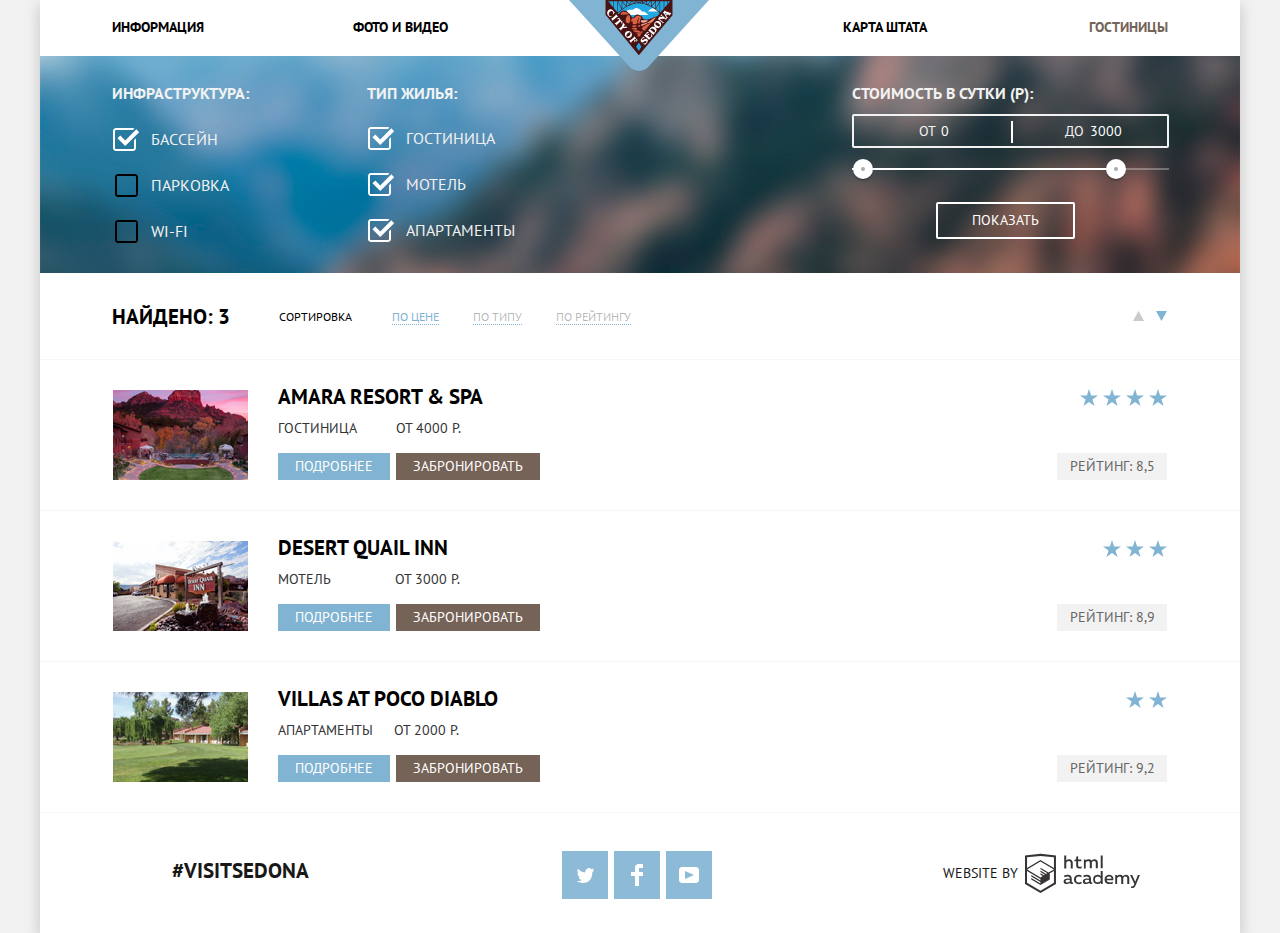
==== commit ad9b4732: "добавляет отступы в css и изменяет код в js" ====
--- a/hotels.html
+++ b/hotels.html
@@ -2,247 +2,288 @@
 <html lang="ru">
 
 <head>
-  <meta charset="utf-8">
-  <title>Сайт города Седона</title>
-  <link href="https://fonts.googleapis.com/css?family=PT+Sans:400,700&display=swap&subset=cyrillic" rel="stylesheet">
-  <link href="css/normalize.css" rel="stylesheet">
-  <link href="css/style.css" rel="stylesheet">
+    <meta charset="utf-8">
+    <title>Сайт города Седона</title>
+    <link href="https://fonts.googleapis.com/css?family=PT+Sans:400,700&display=swap&subset=cyrillic" rel="stylesheet">
+    <link href="css/normalize.css" rel="stylesheet">
+    <link href="css/style.css" rel="stylesheet">
 </head>
 
 <body>
-  <div class="wrapper">
-    <header class="header">
-      <nav class="navigation">
-        <a class="header__logo" href="index.html">
-          <img class="navigation__logo-image" src="img/logo-sedona.svg" width="140" height="71" alt="Логотип Седона">
-        </a>
-        <ul class="navigation__list">
-          <li class="navigation__item"><a class="navigation__link" href="#">Информация</a></li>
-          <li class="navigation__item"><a class="navigation__link" href="#">Фото и видео</a></li>
-          <li class="navigation__item"><a class="navigation__link" href="#">Карта штата</a></li>
-          <li class="navigation__item"><a class="navigation__link navigation__link--current" href="#">Гостиницы</a></li>
-        </ul>
-      </nav>
-    </header>
-
-    <main class="result">
-      <h1 class="visual-hidden">Результат поиска</h1>
-      <!-- Здесь будет форма для поиска гостиниц -->
-
-      <section class="filter-hotels">
-        <h2 class="visual-hidden">Фильтр гостиниц</h2>
-        <form class="filter-hotels__form" action="https://echo.htmlacademy.ru" method="post">
-          <fieldset class="filter-hotels__fieldset-infrastructure">
-            <legend class="filter-hotels__legend-infrastructure">Инфраструктура:</legend>
-            <ul class="filter-hotels__list">
-              <li class="filter-hotels__item">
-                <input class="filter-hotels__item-input filter-hotels__item-input--checked" type="checkbox" name="pool" id="filter-pool" checked>
-                <label class="filter-hotels__item-label filter-hotels__item-label--checked" for="filter-pool">Бассейн</label>
-              </li>
-              <li class="filter-hotels__item">
-                <input class="filter-hotels__item-input" type="checkbox" name="parking" id="filter-parking" disabled>
-                <label class="filter-hotels__item-label" for="filter-parking">Парковка</label>
-              </li>
-              <li class="filter-hotels__item">
-                <input class="filter-hotels__item-input" type="checkbox" name="wifi" id="filter-wifi"  disabled>
-                <label class="filter-hotels__item-label" for="filter-wifi">Wi-Fi</label>
-              </li>
-            </ul>
-          </fieldset>
-          <fieldset class="filter-hotels__fieldset-type">
-            <legend class="filter-hotels__legend-type">Тип жилья:</legend>
-            <ul class="filter-hotels__list">
-              <li class="filter-hotels__item">
-                <input class="filter-hotels__item-input filter-hotels__item-input--checked" type="checkbox" name="hotel" id="filter-hotel" checked>
-                <label class="filter-hotels__item-label filter-hotels__item-label--checked" for="filter-hotel">Гостиница</label>
-              </li>
-              <li class="filter-hotels__item">
-                <input class="filter-hotels__item-input filter-hotels__item-input--checked" type="checkbox" name="motel" id="filter-motel" checked>
-                <label class="filter-hotels__item-label filter-hotels__item-label--checked" for="filter-motel">Мотель</label>
-              </li>
-              <li class="filter-hotels__item">
-                <input class="filter-hotels__item-input filter-hotels__item-input--checked" type="checkbox" name="apartment" id="filter-apartment" checked>
-                <label class="filter-hotels__item-label filter-hotels__item-label--checked" for="filter-apartment">Апартаменты</label>
-              </li>
-            </ul>
-          </fieldset>
-          <fieldset class="filter-hotels__fieldset-price">
-            <legend class="filter-hotels__legend-price">Стоимость в сутки (р):</legend>
-            <div class="filter-hotels__range-filter">
-              <label class="filter-hotels__label-from">От
+    <div class="wrapper">
+        <header class="header">
+            <nav class="navigation">
+                <a class="header__logo" href="index.html">
+                    <img class="navigation__logo-image" src="img/logo-sedona.svg" width="140" height="71" alt="Логотип Седона">
+                </a>
+                <ul class="navigation__list">
+                    <li class="navigation__item"><a class="navigation__link" href="#">Информация</a></li>
+                    <li class="navigation__item"><a class="navigation__link" href="#">Фото и видео</a></li>
+                    <li class="navigation__item"><a class="navigation__link" href="#">Карта штата</a></li>
+                    <li class="navigation__item"><a class="navigation__link navigation__link--current" href="#">Гостиницы</a></li>
+                </ul>
+            </nav>
+        </header>
+
+        <main class="result">
+            <h1 class="visual-hidden">Результат поиска</h1>
+            <!-- Здесь будет форма для поиска гостиниц -->
+
+            <section class="filter-hotels">
+                <h2 class="visual-hidden">Фильтр гостиниц</h2>
+                <form class="filter-hotels__form" action="https://echo.htmlacademy.ru" method="post">
+                    <fieldset class="filter-hotels__fieldset-infrastructure">
+                        <legend class="filter-hotels__legend-infrastructure">Инфраструктура:</legend>
+                        <ul class="filter-hotels__list">
+                            <li class="filter-hotels__item">
+                                <input class="filter-hotels__item-input filter-hotels__item-input--checked" type="checkbox" name="pool" id="filter-pool" checked>
+                                <label class="filter-hotels__item-label filter-hotels__item-label--checked" for="filter-pool">Бассейн</label>
+                            </li>
+                            <li class="filter-hotels__item">
+                                <input class="filter-hotels__item-input" type="checkbox" name="parking" id="filter-parking" disabled>
+                                <label class="filter-hotels__item-label" for="filter-parking">Парковка</label>
+                            </li>
+                            <li class="filter-hotels__item">
+                                <input class="filter-hotels__item-input" type="checkbox" name="wifi" id="filter-wifi" disabled>
+                                <label class="filter-hotels__item-label" for="filter-wifi">Wi-Fi</label>
+                            </li>
+                        </ul>
+                    </fieldset>
+                    <fieldset class="filter-hotels__fieldset-type">
+                        <legend class="filter-hotels__legend-type">Тип жилья:</legend>
+                        <ul class="filter-hotels__list">
+                            <li class="filter-hotels__item">
+                                <input class="filter-hotels__item-input filter-hotels__item-input--checked" type="checkbox" name="hotel" id="filter-hotel" checked>
+                                <label class="filter-hotels__item-label filter-hotels__item-label--checked" for="filter-hotel">Гостиница</label>
+                            </li>
+                            <li class="filter-hotels__item">
+                                <input class="filter-hotels__item-input filter-hotels__item-input--checked" type="checkbox" name="motel" id="filter-motel" checked>
+                                <label class="filter-hotels__item-label filter-hotels__item-label--checked" for="filter-motel">Мотель</label>
+                            </li>
+                            <li class="filter-hotels__item">
+                                <input class="filter-hotels__item-input filter-hotels__item-input--checked" type="checkbox" name="apartment" id="filter-apartment" checked>
+                                <label class="filter-hotels__item-label filter-hotels__item-label--checked" for="filter-apartment">Апартаменты</label>
+                            </li>
+                        </ul>
+                    </fieldset>
+                    <fieldset class="filter-hotels__fieldset-price">
+                        <legend class="filter-hotels__legend-price">Стоимость в сутки (р):</legend>
+                        <div class="filter-hotels__range-filter">
+                            <label class="filter-hotels__label-from">От
                 <input class="filter-hotels__price-value" type="text" name="price-min" placeholder="0">
               </label>
-              <label class="filter-hotels__label-to">До
+                            <label class="filter-hotels__label-to">До
                 <input class="filter-hotels__price-value" type="text" name="price-max" placeholder="3000">
               </label>
+                        </div>
+                        <div class="filter-hotels__range-controls">
+                            <div class="filter-hotels__range-line filter-hotels__range-line--transperent">
+                                <div class="filter-hotels__range-line filter-hotels__range-line--white"></div>
+                            </div>
+                            <div class="filter-hotels__point point-min"></div>
+                            <div class="filter-hotels__point point-max"></div>
+                        </div>
+                        <button class="filter-hotels__button-show" type="submit">Показать</button>
+                    </fieldset>
+                </form>
+            </section>
+
+            <section class="sorting">
+                <p class="sorting__result-value">Найдено: 3</p>
+                <h2 class="sorting__title">Сортировка</h2>
+                <ul class="sorting__list">
+                    <li class="sorting__item">
+                        <a class="sorting__link sorting__link--current" href="#">По цене</a>
+                    </li>
+                    <li class="sorting__item">
+                        <a class="sorting__link" href="#">По типу</a>
+                    </li>
+                    <li class="sorting__item">
+                        <a class="sorting__link" href="#">По рейтингу</a>
+                    </li>
+                </ul>
+                <ul class="sorting__direction-list">
+                    <li class="sorting__direction-item">
+                        <a class="sorting__direction-link sorting__direction-link--up" href="#">
+                            <span class="visual-hidden">По возрастанию</span>
+                            <svg xmlns="http://www.w3.org/2000/svg" width="11" height="10" viewBox="0 0 11 10">
+                <path d="M5.5 0L0 10h11z" /></svg>
+                        </a>
+                    </li>
+                    <li class="sorting__direction-item">
+                        <a class="sorting__direction-link sorting__direction-link--down--current" href="#">
+                            <span class="visual-hidden">По убыванию</span>
+                            <svg xmlns="http://www.w3.org/2000/svg" width="11" height="10" viewBox="0 0 11 10">
+                <path d="M5.5 10L0 0h11" /></svg>
+                        </a>
+                    </li>
+                </ul>
+            </section>
+
+            <section class="catalog">
+                <h2 class="visual-hidden">Каталог</h2>
+                <ul class="catalog__list">
+                    <li class="catalog__item">
+                        <img class="catalog__image" src="img/hotel_1.jpg" width="135" height="90" alt="Amara Resort & Spa">
+                        <div class="catalog__item-wrapper">
+                            <h3 class="catalog__title">Amara Resort & Spa</h3>
+                            <div class="catalog__item-container">
+                                <p class="catalog__text">Гостиница</p>
+                                <p class="catalog__price">От 4000 Р.</p>
+                            </div>
+                            <div class="catalog_wrapper-button">
+                                <a class="catalog_button catalog_button--details" href="#">Подробнее</a>
+                                <a class="catalog_button catalog_button--booking" href="#">Забронировать</a>
+                            </div>
+                        </div>
+                        <div class="catalog__rating">
+                            <span class="visual-hidden">Четыре звезды</span>
+                            <ul class="catalog__rating-stars">
+                                <li class="catalog__rating-stars-image">
+                                    <svg xmlns="http://www.w3.org/2000/svg" width="18" height="17" viewBox="0 0 18 17">
+                    <path fill="#81B3D2"
+                      d="M9.002 0l2.126 6.494h6.877l-5.564 4.012L14.566 17l-5.564-4.013L3.438 17l2.126-6.494L0 6.494h6.878z" />
+                    </svg>
+                                </li>
+                                <li class="catalog__rating-stars-image">
+                                    <svg xmlns="http://www.w3.org/2000/svg" width="18" height="17" viewBox="0 0 18 17">
+                    <path fill="#81B3D2"
+                      d="M9.002 0l2.126 6.494h6.877l-5.564 4.012L14.566 17l-5.564-4.013L3.438 17l2.126-6.494L0 6.494h6.878z" />
+                    </svg>
+                                </li>
+                                <li class="catalog__rating-stars-image">
+                                    <svg xmlns="http://www.w3.org/2000/svg" width="18" height="17" viewBox="0 0 18 17">
+                    <path fill="#81B3D2"
+                      d="M9.002 0l2.126 6.494h6.877l-5.564 4.012L14.566 17l-5.564-4.013L3.438 17l2.126-6.494L0 6.494h6.878z" />
+                    </svg>
+                                </li>
+                                <li class="catalog__rating-stars-image">
+                                    <svg xmlns="http://www.w3.org/2000/svg" width="18" height="17" viewBox="0 0 18 17">
+                    <path fill="#81B3D2"
+                      d="M9.002 0l2.126 6.494h6.877l-5.564 4.012L14.566 17l-5.564-4.013L3.438 17l2.126-6.494L0 6.494h6.878z" />
+                    </svg>
+                                </li>
+                            </ul>
+                            <p class="catalog__rating-text">Рейтинг: 8,5</p>
+                        </div>
+                    </li>
+                    <li class="catalog__item">
+                        <img class="catalog__image" src="img/hotel_2.jpg" width="135" height="90" alt="Desert Quail Inn">
+                        <div class="catalog__item-wrapper">
+                            <h3 class="catalog__title">Desert Quail Inn</h3>
+                            <div class="catalog__item-container">
+                                <p class="catalog__text catalog__text--motel">Мотель</p>
+                                <p class="catalog__price">От 3000 р.</p>
+                            </div>
+                            <div class="catalog_wrapper-button">
+                                <a class="catalog_button catalog_button--details" href="#">Подробнее</a>
+                                <a class="catalog_button catalog_button--booking" href="#">Забронировать</a>
+                            </div>
+                        </div>
+                        <div class="catalog__rating">
+                            <span class="visual-hidden">Три звезды</span>
+                            <ul class="catalog__rating-stars">
+                                <li class="catalog__rating-stars-image">
+                                    <svg xmlns="http://www.w3.org/2000/svg" width="18" height="17" viewBox="0 0 18 17">
+                    <path fill="#81B3D2"
+                      d="M9.002 0l2.126 6.494h6.877l-5.564 4.012L14.566 17l-5.564-4.013L3.438 17l2.126-6.494L0 6.494h6.878z" />
+                    </svg>
+                                </li>
+                                <li class="catalog__rating-stars-image">
+                                    <svg xmlns="http://www.w3.org/2000/svg" width="18" height="17" viewBox="0 0 18 17">
+                    <path fill="#81B3D2"
+                      d="M9.002 0l2.126 6.494h6.877l-5.564 4.012L14.566 17l-5.564-4.013L3.438 17l2.126-6.494L0 6.494h6.878z" />
+                    </svg>
+                                </li>
+                                <li class="catalog__rating-stars-image">
+                                    <svg xmlns="http://www.w3.org/2000/svg" width="18" height="17" viewBox="0 0 18 17">
+                    <path fill="#81B3D2"
+                      d="M9.002 0l2.126 6.494h6.877l-5.564 4.012L14.566 17l-5.564-4.013L3.438 17l2.126-6.494L0 6.494h6.878z" />
+                    </svg>
+                                </li>
+                            </ul>
+                            <p class="catalog__rating-text">Рейтинг: 8,9</p>
+                        </div>
+                    </li>
+                    <li class="catalog__item">
+                        <img class="catalog__image" src="img/hotel_3.jpg" width="135" height="90" alt="Villas at Poco Diablo">
+                        <div class="catalog__item-wrapper">
+                            <h3 class="catalog__title">Villas at Poco Diablo</h3>
+                            <div class="catalog__item-container">
+                                <p class="catalog__text catalog__text--apartment">Апартаменты</p>
+                                <p class="catalog__price">От 2000 р.</p>
+                            </div>
+                            <div class="catalog_wrapper-button">
+                                <a class="catalog_button catalog_button--details" href="#">Подробнее</a>
+                                <a class="catalog_button catalog_button--booking" href="#">Забронировать</a>
+                            </div>
+                        </div>
+                        <div class="catalog__rating">
+                            <span class="visual-hidden">Две звезды</span>
+                            <ul class="catalog__rating-stars">
+                                <li class="catalog__rating-stars-image">
+                                    <svg xmlns="http://www.w3.org/2000/svg" width="18" height="17" viewBox="0 0 18 17">
+                    <path fill="#81B3D2"
+                      d="M9.002 0l2.126 6.494h6.877l-5.564 4.012L14.566 17l-5.564-4.013L3.438 17l2.126-6.494L0 6.494h6.878z" />
+                    </svg>
+                                </li>
+                                <li class="catalog__rating-stars-image">
+                                    <svg xmlns="http://www.w3.org/2000/svg" width="18" height="17" viewBox="0 0 18 17">
+                    <path fill="#81B3D2"
+                      d="M9.002 0l2.126 6.494h6.877l-5.564 4.012L14.566 17l-5.564-4.013L3.438 17l2.126-6.494L0 6.494h6.878z" />
+                    </svg>
+                                </li>
+                            </ul>
+                            <p class="catalog__rating-text">Рейтинг: 9,2</p>
+                        </div>
+                    </li>
+                </ul>
+            </section>
+        </main>
+
+        <footer class="footer">
+            <p class="footer__hushtag">#Visitsedona</p>
+            <ul class="footer__list">
+                <li class="footer__item">
+                    <a class="footer__link" href="#">
+                        <span class="visual-hidden">Твиттер</span>
+                        <svg xmlns="http://www.w3.org/2000/svg" xmlns:xlink="http://www.w3.org/1999/xlink" width="17" height="15" viewBox="0 0 17 15">
+              <path fill="#FFF"
+                d="M10.95.144c1.685-.496 2.984.27 3.577 1.179.673-.231 1.331-.481 2.011-.708a2.345 2.345 0 0 1-.857 1.768c.685.17 1.304-.491 1.304-.491-.169 1-1.006 1.788-1.563 2.024-.231 6.75-3.175 11.217-10.077 11.082h-.446c-.41 0-4.164-.46-4.898-1.887 2.271.196 3.893-.422 4.693-1.177-.96-.3-2.679-.477-2.979-2.95.349.106.564.228 1.19.119C1.705 8.247.374 7.53.448 5.33c.285.328 1.067.536 1.34.472C1.085 5.561-.182 2.442.894.85c1.818 1.854 3.735 3.606 7.152 3.773C8.254 2.33 9.183.793 10.95.144z" />
+              </svg>
+                    </a>
+                </li>
+                <li class="footer__item">
+                    <a class="footer__link" href="#">
+                        <span class="visual-hidden">Фейсбук</span>
+                        <svg xmlns="http://www.w3.org/2000/svg" width="12" height="22" viewBox="0 0 12 22">
+              <path fill="#FFF" d="M12 4V0H8a4 4 0 0 0-4 4v4H0v4h4v10h4V12h4V8H8V4h4z" /></svg>
+                    </a>
+                </li>
+                <li class="footer__item">
+                    <a class="footer__link" href="#">
+                        <span class="visual-hidden">Ютуб</span>
+                        <svg xmlns="http://www.w3.org/2000/svg" xmlns:xlink="http://www.w3.org/1999/xlink" width="20" height="16" viewBox="0 0 20 16">
+              <path fill="#FFF"
+                d="M17 0H3C1.35 0 0 1.35 0 3v10c0 1.65 1.35 3 3 3h14c1.65 0 3-1.35 3-3V3c0-1.65-1.35-3-3-3zM6.027 11.998V4.002L15.014 8l-8.987 3.998z" />
+              </svg>
+                    </a>
+                </li>
+            </ul>
+            <div class="footer__wrapper-made">
+                <p class="footer__made">Website by</p>
+                <a class="footer__made-link" href="https://htmlacademy.ru">
+                    <span class="visual-hidden">Логотип HTML Academy</span>
+                    <svg id="Layer_1" data-name="Layer 1" xmlns="http://www.w3.org/2000/svg" width="115" height="41" viewBox="0 0 108.08 36.85">
+            <title>logo-htmlacademy-small1</title>
+            <path
+              d="M44.61,26.88a2,2,0,0,0,.55-0.1v1.33a3.25,3.25,0,0,1-1.18.21,1.67,1.67,0,0,1-1.67-1,4.84,4.84,0,0,1-3.14,1.08c-1.51,0-2.91-.83-2.91-2.55,0-2.13,2-2.79,3.71-2.79a11.08,11.08,0,0,1,2.17.25v-0.3c0-1-.76-1.77-2.19-1.77a7.42,7.42,0,0,0-3,.64v-1.7a10.21,10.21,0,0,1,3.19-.55c2.36,0,3.81,1.12,3.81,3.65v3a0.54,0.54,0,0,0,.49.59h0.17Zm-6.44-1.13A1.35,1.35,0,0,0,39.63,27h0.11a3.39,3.39,0,0,0,2.41-1V24.58a9.72,9.72,0,0,0-1.81-.21c-1,0-2.16.33-2.16,1.38h0Zm12.36-6.11a5,5,0,0,1,2.57.64V22a4.08,4.08,0,0,0-2.3-.7,2.75,2.75,0,1,0,0,5.49,5,5,0,0,0,2.43-.64v1.71a6.27,6.27,0,0,1-2.76.57A4.21,4.21,0,0,1,46,24.51q0-.21,0-0.41a4.32,4.32,0,0,1,4.18-4.46h0.38Zm12.17,7.24a2,2,0,0,0,.55-0.1v1.33a3.25,3.25,0,0,1-1.18.21,1.67,1.67,0,0,1-1.67-1,4.84,4.84,0,0,1-3.14,1.08c-1.51,0-2.91-.83-2.91-2.55,0-2.13,2-2.79,3.71-2.79a11.08,11.08,0,0,1,2.17.25v-0.3c0-1-.76-1.77-2.19-1.77a7.42,7.42,0,0,0-3,.64v-1.7a10.21,10.21,0,0,1,3.19-.55c2.36,0,3.81,1.12,3.81,3.65v3a0.54,0.54,0,0,0,.49.59h0.17Zm-6.44-1.13A1.35,1.35,0,0,0,57.73,27h0.11a3.39,3.39,0,0,0,2.41-1V24.58a9.72,9.72,0,0,0-1.81-.21c-1.06,0-2.16.33-2.16,1.38h0ZM73,16V28.2H71.35V26.88a3.88,3.88,0,0,1-3.19,1.54,4.4,4.4,0,0,1,0-8.78,3.81,3.81,0,0,1,3,1.3V16H73Zm-4.53,5.22a2.76,2.76,0,1,0,0,5.52A2.86,2.86,0,0,0,71.15,25V23A2.91,2.91,0,0,0,68.49,21.27ZM79,19.64c3.31,0,4.46,2.68,3.92,5.09H76.7c0.21,1.5,1.67,2.11,3.19,2.11a6.11,6.11,0,0,0,2.64-.59v1.6a7.14,7.14,0,0,1-3,.57C77,28.42,74.78,27,74.78,24a4.18,4.18,0,0,1,4-4.39H79Zm0.09,1.54a2.28,2.28,0,0,0-2.44,2.1v0.06H81.3A2,2,0,0,0,79.13,21.18Zm5.73,7V19.87h1.65v1a3.81,3.81,0,0,1,2.78-1.27A2.86,2.86,0,0,1,91.89,21a4.12,4.12,0,0,1,2.91-1.33A3.06,3.06,0,0,1,98,23V28.2h-1.9V23.05a1.59,1.59,0,0,0-1.42-1.75H94.42a2.8,2.8,0,0,0-2.07,1.12V28.2h-1.9V23.05A1.59,1.59,0,0,0,89,21.31H88.8a3,3,0,0,0-2.21,1.29v5.63H84.86Zm21.31-8.33h1.9l-3.91,9.46c-0.9,2.17-2.09,2.86-3.35,2.86a4.76,4.76,0,0,1-1.1-.14V30.46a2.86,2.86,0,0,0,.85.12c0.9,0,1.58-.64,2.07-1.9l0.17-.42-4-8.4h2l2.86,6.29ZM38.73,1.46V6.22a3.81,3.81,0,0,1,2.7-1.14,3.25,3.25,0,0,1,3.44,3.4v5.15H43V8.72a1.81,1.81,0,0,0-1.61-2h-0.3a2.93,2.93,0,0,0-2.32,1.39v5.52h-1.9V1.46h1.9ZM49.94,2.31v3h3V6.91h-3v3.81c0,1.1.5,1.46,1.58,1.46a4.49,4.49,0,0,0,1.69-.33v1.6A6.8,6.8,0,0,1,51,13.8a2.55,2.55,0,0,1-2.86-2.74V6.89H46.58V5.26h1.5V2.74Zm5.4,11.31V5.28H57v1A3.81,3.81,0,0,1,59.77,5a2.86,2.86,0,0,1,2.6,1.33A4.12,4.12,0,0,1,65.28,5,3.06,3.06,0,0,1,68.44,8.4v5.21h-1.9V8.46a1.59,1.59,0,0,0-1.42-1.75H64.89a2.8,2.8,0,0,0-2.07,1.12v5.78h-1.9V8.46A1.59,1.59,0,0,0,59.5,6.71H59.27A3,3,0,0,0,57.06,8v5.63H55.34ZM71.17,1.45H73V13.6H71.17V1.45ZM14.71,0H14.55L0,1.54V28.21l14.55,8.66,14.55-8.66V1.54Zm12.5,27.1L14.55,34.64,1.9,27.12V16.18l12.59,7.5V25L5.86,19.9v1.31l8.68,5.21v1.39L5.87,22.65V24l8.68,5.21,8.75-5.24V18.31L27.2,16V27.12Zm0-12.53-3.48,2-1.6,1L14.51,13v1.31L21,18.23H21l-0.14.09-1,.54-5.37-3.2V17l4.24,2.52-1,.67-3.2-1.9v1.31l2.1,1.24L14.5,22.1,2,14.65,14.51,7.11Zm0-1.32L14.49,5.76,1.91,13.25v-10L14.56,1.92,27.21,3.25v10h0Z"
+              transform="translate(0 -0.02)" fill="#231f20" />
+          </svg>
+                </a>
             </div>
-            <div class="filter-hotels__range-controls">
-              <div class="filter-hotels__range-line filter-hotels__range-line--transperent">
-                <div class="filter-hotels__range-line filter-hotels__range-line--white"></div>
-              </div>
-              <div class="filter-hotels__point point-min"></div>
-              <div class="filter-hotels__point point-max"></div>
-            </div>
-            <button class="filter-hotels__button-show" type="submit">Показать</button>
-          </fieldset>
-        </form>
-      </section>
-
-      <section class="sorting">
-        <p class="sorting__result-value">Найдено: 3</p>
-        <h2 class="sorting__title">Сортировка</h2>
-        <ul class="sorting__list">
-          <li class="sorting__item">
-            <a class="sorting__link sorting__link--current" href="#">По цене</a>
-          </li>
-          <li class="sorting__item">
-            <a class="sorting__link" href="#">По типу</a>
-          </li>
-          <li class="sorting__item">
-            <a class="sorting__link" href="#">По рейтингу</a>
-          </li>
-        </ul>
-        <ul class="sorting__direction-list">
-          <li class="sorting__direction-item">
-            <a class="sorting__direction-link sorting__direction-link--up" href="#">
-              <span class="visual-hidden">По возрастанию</span>
-              <svg xmlns="http://www.w3.org/2000/svg" width="11" height="10" viewBox="0 0 11 10"><path d="M5.5 0L0 10h11z"/></svg>
-            </a>
-          </li>
-          <li class="sorting__direction-item">
-            <a class="sorting__direction-link sorting__direction-link--down--current" href="#">
-                <span class="visual-hidden">По убыванию</span>
-                <svg xmlns="http://www.w3.org/2000/svg" width="11" height="10" viewBox="0 0 11 10"><path d="M5.5 10L0 0h11"/></svg>
-            </a>
-          </li>
-        </ul>
-      </section>
-
-      <section class="catalog">
-        <h2 class="visual-hidden">Каталог</h2>
-        <ul class="catalog__list">
-          <li class="catalog__item">
-            <img class="catalog__image" src="img/hotel_1.jpg" width="135" height="90" alt="Amara Resort & Spa">
-            <div class="catalog__item-wrapper">
-              <h3 class="catalog__title">Amara Resort & Spa</h3>
-              <div class="catalog__item-container">
-                <p class="catalog__text">Гостиница</p>
-                <p class="catalog__price">От 4000 Р.</p>
-              </div>
-              <div class="catalog_wrapper-button">
-                <a class="catalog_button catalog_button--details" href="#">Подробнее</a>
-                <a class="catalog_button catalog_button--booking" href="#">Забронировать</a>
-              </div>
-            </div>
-            <div class="catalog__rating">
-              <span class="visual-hidden">Четыре звезды</span>
-              <ul class="catalog__rating-stars">
-                <li class="catalog__rating-stars-image">
-                    <svg xmlns="http://www.w3.org/2000/svg" width="18" height="17" viewBox="0 0 18 17"><path fill="#81B3D2" d="M9.002 0l2.126 6.494h6.877l-5.564 4.012L14.566 17l-5.564-4.013L3.438 17l2.126-6.494L0 6.494h6.878z"/></svg>
-                </li>
-                <li class="catalog__rating-stars-image">
-                    <svg xmlns="http://www.w3.org/2000/svg" width="18" height="17" viewBox="0 0 18 17"><path fill="#81B3D2" d="M9.002 0l2.126 6.494h6.877l-5.564 4.012L14.566 17l-5.564-4.013L3.438 17l2.126-6.494L0 6.494h6.878z"/></svg>
-                </li>
-                <li class="catalog__rating-stars-image">
-                    <svg xmlns="http://www.w3.org/2000/svg" width="18" height="17" viewBox="0 0 18 17"><path fill="#81B3D2" d="M9.002 0l2.126 6.494h6.877l-5.564 4.012L14.566 17l-5.564-4.013L3.438 17l2.126-6.494L0 6.494h6.878z"/></svg>
-                </li>
-                <li class="catalog__rating-stars-image">
-                    <svg xmlns="http://www.w3.org/2000/svg" width="18" height="17" viewBox="0 0 18 17"><path fill="#81B3D2" d="M9.002 0l2.126 6.494h6.877l-5.564 4.012L14.566 17l-5.564-4.013L3.438 17l2.126-6.494L0 6.494h6.878z"/></svg>
-                </li>
-              </ul>
-              <p class="catalog__rating-text">Рейтинг: 8,5</p>
-            </div>
-          </li>
-          <li class="catalog__item">
-            <img class="catalog__image" src="img/hotel_2.jpg" width="135" height="90" alt="Desert Quail Inn">
-            <div class="catalog__item-wrapper">
-              <h3 class="catalog__title">Desert Quail Inn</h3>
-              <div class="catalog__item-container">
-                <p class="catalog__text catalog__text--motel">Мотель</p>
-                <p class="catalog__price">От 3000 р.</p>
-              </div>
-              <div class="catalog_wrapper-button">
-                <a class="catalog_button catalog_button--details" href="#">Подробнее</a>
-                <a class="catalog_button catalog_button--booking" href="#">Забронировать</a>
-              </div>
-            </div>
-            <div class="catalog__rating">
-              <span class="visual-hidden">Три звезды</span>
-              <ul class="catalog__rating-stars">
-                <li class="catalog__rating-stars-image">
-                    <svg xmlns="http://www.w3.org/2000/svg" width="18" height="17" viewBox="0 0 18 17"><path fill="#81B3D2" d="M9.002 0l2.126 6.494h6.877l-5.564 4.012L14.566 17l-5.564-4.013L3.438 17l2.126-6.494L0 6.494h6.878z"/></svg>
-                </li>
-                <li class="catalog__rating-stars-image">
-                    <svg xmlns="http://www.w3.org/2000/svg" width="18" height="17" viewBox="0 0 18 17"><path fill="#81B3D2" d="M9.002 0l2.126 6.494h6.877l-5.564 4.012L14.566 17l-5.564-4.013L3.438 17l2.126-6.494L0 6.494h6.878z"/></svg>
-                </li>
-                <li class="catalog__rating-stars-image">
-                    <svg xmlns="http://www.w3.org/2000/svg" width="18" height="17" viewBox="0 0 18 17"><path fill="#81B3D2" d="M9.002 0l2.126 6.494h6.877l-5.564 4.012L14.566 17l-5.564-4.013L3.438 17l2.126-6.494L0 6.494h6.878z"/></svg>
-                </li>
-              </ul>
-              <p class="catalog__rating-text">Рейтинг: 8,9</p>
-            </div>
-          </li>
-          <li class="catalog__item">
-            <img class="catalog__image" src="img/hotel_3.jpg" width="135" height="90" alt="Villas at Poco Diablo">
-            <div class="catalog__item-wrapper">
-              <h3 class="catalog__title">Villas at Poco Diablo</h3>
-              <div class="catalog__item-container">
-                <p class="catalog__text catalog__text--apartment">Апартаменты</p>
-                <p class="catalog__price">От 2000 р.</p>
-              </div>
-              <div class="catalog_wrapper-button">
-                <a class="catalog_button catalog_button--details" href="#">Подробнее</a>
-                <a class="catalog_button catalog_button--booking" href="#">Забронировать</a>
-              </div>
-            </div>
-            <div class="catalog__rating">
-              <span class="visual-hidden">Две звезды</span>
-              <ul class="catalog__rating-stars">
-                <li class="catalog__rating-stars-image">
-                    <svg xmlns="http://www.w3.org/2000/svg" width="18" height="17" viewBox="0 0 18 17"><path fill="#81B3D2" d="M9.002 0l2.126 6.494h6.877l-5.564 4.012L14.566 17l-5.564-4.013L3.438 17l2.126-6.494L0 6.494h6.878z"/></svg>
-                </li>
-                <li class="catalog__rating-stars-image">
-                    <svg xmlns="http://www.w3.org/2000/svg" width="18" height="17" viewBox="0 0 18 17"><path fill="#81B3D2" d="M9.002 0l2.126 6.494h6.877l-5.564 4.012L14.566 17l-5.564-4.013L3.438 17l2.126-6.494L0 6.494h6.878z"/></svg>
-                </li>
-              </ul>
-              <p class="catalog__rating-text">Рейтинг: 9,2</p>
-            </div>
-          </li>
-        </ul>
-      </section>
-    </main>
-
-    <footer class="footer">
-      <p class="footer__hushtag">#Visitsedona</p>
-      <ul class="footer__list">
-        <li class="footer__item">
-          <a class="footer__link" href="#">
-            <span class="visual-hidden">Твиттер</span>
-            <svg xmlns="http://www.w3.org/2000/svg" xmlns:xlink="http://www.w3.org/1999/xlink" width="17" height="15" viewBox="0 0 17 15"><path fill="#FFF" d="M10.95.144c1.685-.496 2.984.27 3.577 1.179.673-.231 1.331-.481 2.011-.708a2.345 2.345 0 0 1-.857 1.768c.685.17 1.304-.491 1.304-.491-.169 1-1.006 1.788-1.563 2.024-.231 6.75-3.175 11.217-10.077 11.082h-.446c-.41 0-4.164-.46-4.898-1.887 2.271.196 3.893-.422 4.693-1.177-.96-.3-2.679-.477-2.979-2.95.349.106.564.228 1.19.119C1.705 8.247.374 7.53.448 5.33c.285.328 1.067.536 1.34.472C1.085 5.561-.182 2.442.894.85c1.818 1.854 3.735 3.606 7.152 3.773C8.254 2.33 9.183.793 10.95.144z"/></svg>
-          </a>
-        </li>
-        <li class="footer__item">
-          <a class="footer__link" href="#">
-            <span class="visual-hidden">Фейсбук</span>
-            <svg xmlns="http://www.w3.org/2000/svg" width="12" height="22" viewBox="0 0 12 22"><path fill="#FFF" d="M12 4V0H8a4 4 0 0 0-4 4v4H0v4h4v10h4V12h4V8H8V4h4z"/></svg>
-          </a>
-        </li>
-        <li class="footer__item">
-          <a class="footer__link" href="#">
-            <span class="visual-hidden">Ютуб</span>
-            <svg xmlns="http://www.w3.org/2000/svg" xmlns:xlink="http://www.w3.org/1999/xlink" width="20" height="16" viewBox="0 0 20 16"><path fill="#FFF" d="M17 0H3C1.35 0 0 1.35 0 3v10c0 1.65 1.35 3 3 3h14c1.65 0 3-1.35 3-3V3c0-1.65-1.35-3-3-3zM6.027 11.998V4.002L15.014 8l-8.987 3.998z"/></svg>
-          </a>
-        </li>
-      </ul>
-      <div class="footer__wrapper-made">
-        <p class="footer__made">Website by</p>
-        <a class="footer__made-link" href="https://htmlacademy.ru">
-          <span class="visual-hidden">Логотип HTML Academy</span>
-          <svg id="Layer_1" data-name="Layer 1" xmlns="http://www.w3.org/2000/svg" width="115" height="41" viewBox="0 0 108.08 36.85"><title>logo-htmlacademy-small1</title><path d="M44.61,26.88a2,2,0,0,0,.55-0.1v1.33a3.25,3.25,0,0,1-1.18.21,1.67,1.67,0,0,1-1.67-1,4.84,4.84,0,0,1-3.14,1.08c-1.51,0-2.91-.83-2.91-2.55,0-2.13,2-2.79,3.71-2.79a11.08,11.08,0,0,1,2.17.25v-0.3c0-1-.76-1.77-2.19-1.77a7.42,7.42,0,0,0-3,.64v-1.7a10.21,10.21,0,0,1,3.19-.55c2.36,0,3.81,1.12,3.81,3.65v3a0.54,0.54,0,0,0,.49.59h0.17Zm-6.44-1.13A1.35,1.35,0,0,0,39.63,27h0.11a3.39,3.39,0,0,0,2.41-1V24.58a9.72,9.72,0,0,0-1.81-.21c-1,0-2.16.33-2.16,1.38h0Zm12.36-6.11a5,5,0,0,1,2.57.64V22a4.08,4.08,0,0,0-2.3-.7,2.75,2.75,0,1,0,0,5.49,5,5,0,0,0,2.43-.64v1.71a6.27,6.27,0,0,1-2.76.57A4.21,4.21,0,0,1,46,24.51q0-.21,0-0.41a4.32,4.32,0,0,1,4.18-4.46h0.38Zm12.17,7.24a2,2,0,0,0,.55-0.1v1.33a3.25,3.25,0,0,1-1.18.21,1.67,1.67,0,0,1-1.67-1,4.84,4.84,0,0,1-3.14,1.08c-1.51,0-2.91-.83-2.91-2.55,0-2.13,2-2.79,3.71-2.79a11.08,11.08,0,0,1,2.17.25v-0.3c0-1-.76-1.77-2.19-1.77a7.42,7.42,0,0,0-3,.64v-1.7a10.21,10.21,0,0,1,3.19-.55c2.36,0,3.81,1.12,3.81,3.65v3a0.54,0.54,0,0,0,.49.59h0.17Zm-6.44-1.13A1.35,1.35,0,0,0,57.73,27h0.11a3.39,3.39,0,0,0,2.41-1V24.58a9.72,9.72,0,0,0-1.81-.21c-1.06,0-2.16.33-2.16,1.38h0ZM73,16V28.2H71.35V26.88a3.88,3.88,0,0,1-3.19,1.54,4.4,4.4,0,0,1,0-8.78,3.81,3.81,0,0,1,3,1.3V16H73Zm-4.53,5.22a2.76,2.76,0,1,0,0,5.52A2.86,2.86,0,0,0,71.15,25V23A2.91,2.91,0,0,0,68.49,21.27ZM79,19.64c3.31,0,4.46,2.68,3.92,5.09H76.7c0.21,1.5,1.67,2.11,3.19,2.11a6.11,6.11,0,0,0,2.64-.59v1.6a7.14,7.14,0,0,1-3,.57C77,28.42,74.78,27,74.78,24a4.18,4.18,0,0,1,4-4.39H79Zm0.09,1.54a2.28,2.28,0,0,0-2.44,2.1v0.06H81.3A2,2,0,0,0,79.13,21.18Zm5.73,7V19.87h1.65v1a3.81,3.81,0,0,1,2.78-1.27A2.86,2.86,0,0,1,91.89,21a4.12,4.12,0,0,1,2.91-1.33A3.06,3.06,0,0,1,98,23V28.2h-1.9V23.05a1.59,1.59,0,0,0-1.42-1.75H94.42a2.8,2.8,0,0,0-2.07,1.12V28.2h-1.9V23.05A1.59,1.59,0,0,0,89,21.31H88.8a3,3,0,0,0-2.21,1.29v5.63H84.86Zm21.31-8.33h1.9l-3.91,9.46c-0.9,2.17-2.09,2.86-3.35,2.86a4.76,4.76,0,0,1-1.1-.14V30.46a2.86,2.86,0,0,0,.85.12c0.9,0,1.58-.64,2.07-1.9l0.17-.42-4-8.4h2l2.86,6.29ZM38.73,1.46V6.22a3.81,3.81,0,0,1,2.7-1.14,3.25,3.25,0,0,1,3.44,3.4v5.15H43V8.72a1.81,1.81,0,0,0-1.61-2h-0.3a2.93,2.93,0,0,0-2.32,1.39v5.52h-1.9V1.46h1.9ZM49.94,2.31v3h3V6.91h-3v3.81c0,1.1.5,1.46,1.58,1.46a4.49,4.49,0,0,0,1.69-.33v1.6A6.8,6.8,0,0,1,51,13.8a2.55,2.55,0,0,1-2.86-2.74V6.89H46.58V5.26h1.5V2.74Zm5.4,11.31V5.28H57v1A3.81,3.81,0,0,1,59.77,5a2.86,2.86,0,0,1,2.6,1.33A4.12,4.12,0,0,1,65.28,5,3.06,3.06,0,0,1,68.44,8.4v5.21h-1.9V8.46a1.59,1.59,0,0,0-1.42-1.75H64.89a2.8,2.8,0,0,0-2.07,1.12v5.78h-1.9V8.46A1.59,1.59,0,0,0,59.5,6.71H59.27A3,3,0,0,0,57.06,8v5.63H55.34ZM71.17,1.45H73V13.6H71.17V1.45ZM14.71,0H14.55L0,1.54V28.21l14.55,8.66,14.55-8.66V1.54Zm12.5,27.1L14.55,34.64,1.9,27.12V16.18l12.59,7.5V25L5.86,19.9v1.31l8.68,5.21v1.39L5.87,22.65V24l8.68,5.21,8.75-5.24V18.31L27.2,16V27.12Zm0-12.53-3.48,2-1.6,1L14.51,13v1.31L21,18.23H21l-0.14.09-1,.54-5.37-3.2V17l4.24,2.52-1,.67-3.2-1.9v1.31l2.1,1.24L14.5,22.1,2,14.65,14.51,7.11Zm0-1.32L14.49,5.76,1.91,13.25v-10L14.56,1.92,27.21,3.25v10h0Z" transform="translate(0 -0.02)" fill="#231f20"/></svg>
-        </a>
-      </div>
-    </footer>
-  </div>
+        </footer>
+    </div>
 </body>
 
-</html>
+</html>--- a/css/style.css
+++ b/css/style.css
@@ -1,544 +1,573 @@
-
 html {
-  box-sizing: border-box;
-}
-*, *::after, *::before {
-  box-sizing: inherit;
+    box-sizing: border-box;
+}
+
+*,
+*::after,
+*::before {
+    box-sizing: inherit;
 }
 
 body {
-  margin: 0;
-  padding: 0;
-  font-family: "PT Sans", Arial, sans-serif;
-  font-size: 14px;
-  line-height: 21px;
-  font-weight: 400;
-  color: #000000;
-  text-transform: uppercase;
-  background-color: #f2f2f2;
+    margin: 0;
+    padding: 0;
+    font-family: "PT Sans", Arial, sans-serif;
+    font-size: 14px;
+    line-height: 21px;
+    font-weight: 400;
+    color: #000000;
+    text-transform: uppercase;
+    background-color: #f2f2f2;
 }
 
 .wrapper {
-  width: 1200px;
-  margin: 0 auto;
-  box-shadow: 0px 5px 15px 10px rgba(0, 1, 1, 0.2);
-  background-color: #ffffff;
+    width: 1200px;
+    margin: 0 auto;
+    background-color: #ffffff;
+    box-shadow: 0px 5px 15px 0 rgba(0, 1, 1, 0.2);
 }
 
 a {
-  text-decoration: none;
+    text-decoration: none;
 }
 
 .navigation {
-  align-items: center;
-  position: relative;
-  background-color: #ffffff;
-  width: 100%;
-  padding-top: 14px;
+    position: relative;
+    width: 100%;
+    padding-top: 14px;
+    align-items: center;
+    background-color: #ffffff;
 }
 
 .navigation__logo-image {
-  position: absolute;
-  left: 529px;
-  top: 0;
+    position: absolute;
+    top: 0;
+    left: 529px;
 }
 
 .navigation__list {
-  display: flex;
-  list-style: none;
-  padding: 0;
-  margin: 0;
-  padding-left: 72px;
-  padding-right: 72px;
-  margin-bottom: 16px;
+    display: flex;
+    padding: 0;
+    margin: 0;
+    padding-left: 72px;
+    padding-right: 72px;
+    margin-bottom: 16px;
+    list-style: none;
 }
 
 .navigation__link {
- display: inline-block;
+    display: inline-block;
 }
 
 .navigation__item {
-  width: 241px;
-  text-align: left;
+    width: 241px;
+    text-align: left;
 }
 
 .navigation__item:nth-child(3) {
-  margin-left: auto;
+    margin-left: auto;
 }
 
 .navigation__item:nth-child(3),
 .navigation__item:nth-child(4) {
- text-align: right;
-}
-
+    text-align: right;
+}
 
 .navigation__link {
-  display: block;
-  line-height: 26px;
-  color: #000000;
-  font-weight: 700;
+    display: block;
+    font-weight: 700;
+    line-height: 26px;
+    color: #000000;
 }
 
 .navigation__link:hover,
 .navigation__link:focus {
-  color: #81b3d2;
+    color: #81b3d2;
 }
 
 .navigation__link:active {
-  color: rgba(0, 0, 0, 0.3);
+    color: rgba(0, 0, 0, 0.3);
 }
 
 .visual-hidden {
-  position: absolute;
-  width: 1px;
-  height: 1px;
-  margin: -1px;
-  border: 0;
-  padding: 0;
-  white-space: nowrap;
-  clip-path: inset(100%);
-  clip: rect(0 0 0 0);
-  overflow: hidden;
+    position: absolute;
+    width: 1px;
+    height: 1px;
+    margin: -1px;
+    border: 0;
+    padding: 0;
+    white-space: nowrap;
+    clip-path: inset(100%);
+    clip: rect(0 0 0 0);
+    overflow: hidden;
 }
 
 .sedona-baner {
-  height: 509px;
-
-  background-image:
-    url("../img/intro-mask.svg"),
-    url("../img/intro-welcome.svg"),
-    url("../img/mountain.jpg");
-
-  background-position:
-    left 0 bottom -2px,
-    center 75px,
-    0 -57px;
-
-  background-size:
-    1200px 60px,
-    459px 353px,
-    1200px 773px;
-
-  background-repeat: no-repeat;
+    height: 509px;
+    background-color: #5496bd;
+    background-image: url("../img/intro-mask.svg"), url("../img/intro-welcome.svg"), url("../img/mountain.jpg");
+    background-position: left 0 bottom -2px, center 75px, 0 -57px;
+    background-size: 1200px 60px, 459px 353px, 1200px 773px;
+    background-repeat: no-repeat;
 }
 
 .features {
-  margin: 0 auto;
-  width: 1200px;
-
-  margin-bottom: 48px;
+    width: 1200px;
+    margin: 0 auto;
+    margin-bottom: 48px;
 }
 
 .features-wrapper {
-  width: 1200px;
-  background-color: #ffffff;
-  margin-bottom: 51px;
+    width: 1200px;
+    margin-bottom: 51px;
+    background-color: #ffffff;
 }
 
 .features__title {
-  width: 440px;
-  text-align: center;
-  font-size: 21px;
-  line-height: 26px;
-  font-weight: 700;
-  margin: 0 auto;
-  padding-top: 60px;
-  margin-bottom: 26px;
+    width: 440px;
+    margin: 0 auto;
+    padding-top: 60px;
+    margin-bottom: 26px;
+    font-size: 21px;
+    line-height: 26px;
+    font-weight: 700;
+    text-align: center;
 }
 
 .features__wrapper {
-  position: relative;
-  width: 400px;
-
-  padding-left: 60px;
-  padding-right: 60px;
+    position: relative;
+    width: 400px;
+    padding-left: 60px;
+    padding-right: 60px;
 }
 
 .features__wrapper--right {
-  padding: 0;
-  margin-left: auto;
-  margin-bottom: 20px;
+    margin-left: auto;
+    margin-bottom: 20px;
+    padding: 0;
+}
+
+.features__wrapper--right .features__item-text--white {
+    width: 301px;
 }
 
 .features__wrapper:nth-child(2) {
-  text-align: right;
-}
+    text-align: right;
+}
+
 .features__item:nth-child(1) {
-  background-image: url("../img/feature-1.jpg");
-  background-repeat:no-repeat;
-  background-position: top 0 right 0;
-  background-size: 800px 256px;
-  background-color: #81b3d2;
+    background-image: url("../img/feature-1.jpg");
+    background-repeat: no-repeat;
+    background-position: top 0 right 0;
+    background-size: 800px 256px;
+    background-color: #81b3d2;
 }
 
 .features__item:nth-child(2) {
-  background-image: url("../img/feature-2.jpg");
-  background-repeat:no-repeat;
-  background-position: top 0 left 0;
-  background-size: 800px 256px;
-  background-color: #81b3d2;
+    background-image: url("../img/feature-2.jpg");
+    background-repeat: no-repeat;
+    background-position: top 0 left 0;
+    background-size: 800px 256px;
+    background-color: #81b3d2;
 }
 
 .features__list {
-  display: flex;
-  flex-wrap: wrap;
-  list-style: none;
-  margin: 0;
-  padding: 0;
+    display: flex;
+    flex-wrap: wrap;
+    margin: 0;
+    padding: 0;
+    list-style: none;
 }
 
 .features__item {
-  flex-basis: 1200px;
-  flex-grow: 1;
-  min-height: 100px;
-  padding: 0;
-  margin: 0;
-  padding-top: 47px;
-  margin-bottom: 82px;
-  /* outline: 2px solid  #503e33; */
+    flex-basis: 1200px;
+    flex-grow: 1;
+    margin: 0;
+    margin-bottom: 84px;
+    padding: 0;
+    padding-top: 47px;
+    min-height: 100px;
 }
 
 .features__item:nth-child(2) {
-  text-align: right;
+    text-align: right;
 }
 
 .features__item:nth-child(3),
 .features__item:nth-child(4),
-.features__item:nth-child(5){
-  flex-basis: 140px;
+.features__item:nth-child(5) {
+    flex-basis: 140px;
 }
 
 .features__item-title {
-  font-size: 21px;
-  font-weight: 700;
-  text-align: center;
-  margin: 0 auto;
-  margin-bottom: 24px;
+    width: 160px;
+    margin: 0 auto;
+    margin-bottom: 24px;
+    font-size: 21px;
+    font-weight: 700;
+    text-align: center;
 }
 
 .features-services {
-  display: flex;
-  margin: 0;
-  padding: 0;
-  padding-top: 56px;
-  background-color: #ffffff;
+    display: flex;
+    margin: 0;
+    padding: 0;
+    padding-top: 56px;
+    background-color: #ffffff;
 }
 
 .features-services__item {
-  width: 400px;
-  list-style: none;
-  outline: 2px solid white;
-  padding-top: 103px;
+    width: 400px;
+    padding-top: 103px;
+    list-style: none;
 }
 
 .features-services__item--home {
-  background-image: url(../img/icon-1.svg);
-  background-repeat:no-repeat;
-  background-position: top center;
+    background-image: url(../img/icon-1.svg);
+    background-repeat: no-repeat;
+    background-position: 162px 3px;
 }
 
 .features-services__item--burger {
-  background-image: url(../img/icon-2.svg);
-  background-repeat:no-repeat;
-  background-position: top center;
+    background-image: url(../img/icon-2.svg);
+    background-repeat: no-repeat;
+    background-position: 162px 5px;
 }
 
 .features-services__item--souvenirs {
-  background-image: url(../img/icon-3.svg);
-  background-repeat:no-repeat;
-  background-position: top center;
+    background-image: url(../img/icon-3.svg);
+    background-repeat: no-repeat;
+    background-position: top center;
 }
 
 .features__text {
-  line-height: 26px;
-  color: #333333;
-  text-align: center;
-
-  margin: 0;
-  padding: 0;
+    margin: 0;
+    padding: 0;
+    line-height: 26px;
+    text-align: center;
+    color: #333333;
 }
 
 .features__item-number,
 .features__item-text {
-  color: #333333;
-  text-align: center;
-  margin: 0;
-  padding: 0;
+    margin: 0;
+    padding: 0;
+    text-align: center;
+    color: #333333;
 }
 
 .features__item-number {
-  margin-bottom: 21px;
+    margin-bottom: 21px;
 }
 
 .features__item-number::before {
-  content: "– ";
+    content: "– ";
 }
 
 .features__item-number::after {
-  content: " –";
+    content: " –";
 }
 
 .features__item-text {
-  margin-bottom: 59px;
+    width: 261px;
+    margin: 0 auto;
+    margin-bottom: 59px;
 }
 
 .features__list,
 .features-services {
-  list-style: none;
+    list-style: none;
 }
 
 .features__item-title--white,
 .features__item-number--white,
 .features__item-text--white {
-  color: #ffffff;
+    color: #ffffff;
+}
+
+.features__item-text--white {
+    width: 280px;
 }
 
 .features-services {
-  color: #000000;
+    color: #000000;
 }
 
 .features-services__title {
-  font-size: 21px;
-  font-weight: 700;
-  text-align: center;
-  padding: 0;
-  margin: 0;
-  margin-bottom: 24px;
+    margin: 0;
+    margin-bottom: 24px;
+    padding: 0;
+    font-size: 21px;
+    font-weight: 700;
+    text-align: center;
 }
 
 .features-services__text {
-  text-align: center;
-  color: #333333;
-  margin: 0 auto;
+    width: 285px;
+    margin: 0 auto;
+    text-align: center;
+    color: #333333;
 }
 
 .feature-item {
-  width: 400px;
-  padding: 0;
-  margin: 0;
+    width: 400px;
+    margin: 0;
+    padding: 0;
 }
 
 .features__item:nth-child(2) {
-  margin-bottom: 50px;
-}
-
+    margin-bottom: 47px;
+}
+
+.features__item:nth-child(5) .features__item-text {
+    width: 259px;
+}
 
 .search-hotel__wrapper--text {
-  text-align: center;
-
-  padding: 0;
-  margin: 0;
-  margin: 0 auto;
+    margin: 0;
+    margin: 0 auto;
+    padding: 0;
+    text-align: center;
 }
 
 .search-hotel__quetion {
-  margin-bottom: 24px;
+    margin-bottom: 24px;
 }
 
 .search-hotel__text {
-  margin-bottom: 47px;
+    margin-bottom: 47px;
 }
 
 .search-button {
-  font-size: 21px;
-  line-height: 26px;
-  font-weight: 700;
-  color: #ffffff;
-
-  text-transform: uppercase;
-  vertical-align: center;
-  text-align: center;
-
-  border: none;
+    font-size: 21px;
+    font-weight: 700;
+    line-height: 26px;
+    vertical-align: center;
+    text-align: center;
+    text-transform: uppercase;
+    color: #ffffff;
+    border: none;
 }
 
 .search-hotel__button {
-  width: 568px;
-  height: 86px;
-  background-color: #766357;
+    width: 568px;
+    height: 86px;
+    background-color: #766357;
 }
 
 .search-hotel__button:hover,
 .search-hotel__button:focus {
-  background-color: #604e43;
+    background-color: #604e43;
 }
 
 .search-hotel__button:active {
-  color: rgba(255, 255, 255, 0.3);
-  background-color: #503e33;
+    color: rgba(255, 255, 255, 0.3);
+    background-color: #503e33;
 }
 
 .search-hotel__quetion {
-  font-size: 30px;
-  line-height: 36px;
-  font-weight: 700;
+    font-size: 30px;
+    font-weight: 700;
+    line-height: 36px;
 }
 
 .search-hotel__text {
-  line-height: 24px;
-  color: #333333;
+    line-height: 24px;
+    color: #333333;
 }
 
 .search-hotel__popup-form {
-  line-height: 26px;
-  color: #000000;
-  font-weight: 700;
+    font-weight: 700;
+    line-height: 26px;
+    color: #000000;
 }
 
 .search-hotel-input {
-  width: 346px;
-  min-height: 38px;
-  font-weight: 700;
-  font: inherit;
-
-  padding-left: 11px;
-  text-transform: uppercase;
-
-  background-color: #f2f2f2;
-  border: 2px solid #f2f2f2;
+    width: 346px;
+    min-height: 38px;
+    padding-left: 11px;
+    font: inherit;
+    font-weight: 700;
+    text-transform: uppercase;
+    background-color: #f2f2f2;
+    border: 2px solid #f2f2f2;
 }
 
 .search-hotel-input:nth-child(3),
 .search-hotel-input:nth-child(4) {
-  width: 38px;
-  min-height: 38px;
-  padding-left: 14px
+    width: 38px;
+    min-height: 38px;
+    padding-left: 14px
 }
 
 ::-moz-placeholder {
-  opacity: 1;
-}
-
-.search-hotel-input::-webkit-input-placeholder { /* Chrome/Opera/Safari */
-  color: #000000;
-}
-.search-hotel-input::-moz-placeholder { /* Firefox 19+ */
-  color: #000000;
-}
-.search-hotel-input:-ms-input-placeholder { /* IE 10+ */
-  color: #000000;
-}
-.search-hotel-input:-moz-placeholder { /* Firefox 18- */
-  color: #000000;
+    opacity: 1;
+}
+
+.search-hotel-input::-webkit-input-placeholder {
+    /* Chrome/Opera/Safari */
+    color: #000000;
+}
+
+.search-hotel-input::-moz-placeholder {
+    /* Firefox 19+ */
+    color: #000000;
+}
+
+.search-hotel-input:-ms-input-placeholder {
+    /* IE 10+ */
+    color: #000000;
+}
+
+.search-hotel-input:-moz-placeholder {
+    /* Firefox 18- */
+    color: #000000;
 }
 
 .search-hotel-input:hover {
-  background-color: #ebebeb;
+    border-color: #ebebeb;
+    background-color: #ebebeb;
 }
 
 .search-hotel-input:focus {
-  background-color: #ffffff;
-  border: 2px solid #e5e5e5;
+    background-color: #ffffff;
+    border: 2px solid #e5e5e5;
 }
 
 .search-button__search {
-  width: 458px;
-  height: 58px;
-  background-color: #81b3d2;
+    width: 458px;
+    height: 58px;
+    background-color: #81b3d2;
 }
 
 .search-button__search:hover,
 .search-button__search:focus {
-  background-color: #669ec0;
+    background-color: #669ec0;
 }
 
 .search-button__search:active {
-  color: rgba(255, 255, 255, 0.3);
-  background-color: #5496bd;
+    color: rgba(255, 255, 255, 0.3);
+    background-color: #5496bd;
 }
 
 .search-hotel__wrapper--form {
-  display: flex;
-  flex-direction: column;
-  position: relative;
-  width: 568px;
-  margin: 0 auto;
+    position: absolute;
+    left: 50%;
+    width: 600px;
+    height: 410px;
+    margin: 0 auto;
+    transform: translateX(-50%);
+    overflow: hidden;
 }
 
 .search-hotel__popup-form {
-  display: flex;
-  flex-direction: column;
-  position: absolute;
-  width: 568px;
-  height: 395px;
-  background-color: #ffffff;
-  padding: 55px;
-
+    position: absolute;
+    top: -410px;
+    left: 16px;
+    display: none;
+    flex-direction: column;
+    width: 568px;
+    height: 395px;
+    padding: 55px;
+    background-color: #ffffff;
+    box-shadow: 0px 7px 15px 0 rgba(0, 1, 1, 0.15);
+}
+
+.search-hotel__popup-form--show {
+    display: flex;
+    animation-name: move-popup;
+    animation-duration: 1s;
+    animation-fill-mode: forwards;
+}
+
+@-webkit-keyframes move-popup {
+    to {
+        -webkit-transform: translateY(410px);
+        transform: translateY(410px);
+    }
+}
+
+@keyframes move-popup {
+    to {
+        -webkit-transform: translateY(410px);
+        transform: translateY(410px);
+    }
 }
 
 .search-hotel__wrapper-field {
-  display: flex;
-  justify-content: space-between;
-  align-items: center;
-  position: relative;
-  margin-bottom: 29px;
+    position: relative;
+    display: flex;
+    justify-content: space-between;
+    margin-bottom: 29px;
+    align-items: center;
 }
 
 .search-hotel__wrapper-field--number-people {
-  margin-bottom: 55px;
+    margin-bottom: 55px;
 }
 
 .button-calendar {
-  position: absolute;
-  top: 8px;
-  right: 3px;
-  border: none;
-  background: transparent;
-}
-.button-calendar path{
-  fill: #cacaca;
+    position: absolute;
+    top: 8px;
+    right: 3px;
+    background: transparent;
+    border: none;
+}
+
+.button-calendar path {
+    fill: #cacaca;
 }
 
 .button-calendar:hover path,
 .button-calendar:focus path {
-  fill: #000000;
+    fill: #000000;
 }
 
 .button-calendar:active path {
-  fill: #81b3d2;
+    fill: #81b3d2;
 }
 
 .button-calendar:focus {
-  outline: none;
+    outline: none;
 }
 
 .search-hotel__wrapper-people {
-  display: flex;
-  width: 226px;
-  align-items: center;
-  position: relative;
+    position: relative;
+    display: flex;
+    width: 226px;
+    align-items: center;
 }
 
 .search-hotel__popup-form-field-name--child {
-  padding-left: 51px;
+    padding-left: 51px;
 }
 
 .search-hotel__button-people {
-  width: 38px;
-  position: relative;
-  min-height: 38px;
-  background-color: #f2f2f2;
-  border: 0;
-}
-
- .search-hotel__button-people__button--minus {
-  margin-left: auto;
+    position: relative;
+    width: 38px;
+    min-height: 38px;
+    background-color: #f2f2f2;
+    border: 0;
+}
+
+.search-hotel__button-people__button--minus {
+    margin-left: auto;
 }
 
 .search-hotel__button-people__button--minus::before,
 .search-hotel__button-people__button--plus::before,
 .search-hotel__button-people__button--plus::after {
-  content: "";
-  width: 12px;
-  height: 3px;
-  background-color: #a9a9a9;
-  position: absolute;
-  top: 19px;
-  right: 13px;
+    content: "";
+    position: absolute;
+    top: 19px;
+    right: 13px;
+    width: 12px;
+    height: 3px;
+    background-color: #a9a9a9;
 }
 
 .search-hotel__button-people__button--plus::after {
-  transform: rotate(90deg);
+    transform: rotate(90deg);
 }
 
 .search-hotel__button-people__button--minus:hover::before,
@@ -547,647 +576,644 @@
 .search-hotel__button-people__button--plus:focus::before,
 .search-hotel__button-people__button--plus:hover::after,
 .search-hotel__button-people__button--plus:focus::after {
-  background-color: #000000;
+    background-color: #000000;
 }
 
 .search-hotel__button-people__button--minus:active::before,
 .search-hotel__button-people__button--plus:active::before,
 .search-hotel__button-people__button--plus:active::after {
-  background-color: #81b3d2;;
+    background-color: #81b3d2;
+    ;
 }
 
 .map {
-  margin-bottom: -125px;
-  background-color: #f2f1ef;
-  background-image: url("../img/map.jpg");
-  background-repeat: no-repeat;
-}
-
-
+    margin-bottom: -125px;
+    background-color: #f2f1ef;
+    background-image: url("../img/map.jpg");
+    background-repeat: no-repeat;
+}
 
 
 /* ВТОРАЯ СТРАНИЦА*/
 
 .navigation__link--current {
-  color: #766357;
+    color: #766357;
 }
 
 
 /*ФОРМА ФИЛЬТРОВ*/
+
 .filter-hotels {
-  color: #f2f2f2;
-  padding: 27px 71px 22px 72px;
-  background-color: #5496bd;
-
-  background-image: url("../img/mountain_hotels.jpg");
-  background-repeat: no-repeat;
-  background-size: 1200px 562px;
-  background-position: 0 -55px;
-
-  min-height: 217px;
+    min-height: 217px;
+    padding: 27px 71px 22px 72px;
+    color: #f2f2f2;
+    background-color: #5496bd;
+    background-image: url("../img/mountain_hotels.jpg");
+    background-repeat: no-repeat;
+    background-size: 1200px 562px;
+    background-position: 0 -55px;
 }
 
 .filter-hotels__form {
-  display: flex;
-  flex-direction: row;
+    display: flex;
+    flex-direction: row;
 }
 
 .filter-hotels__fieldset-infrastructure {
-  padding: 0;
-  margin: 0;
-  margin-right: 104px;
+    margin: 0;
+    margin-right: 104px;
+    padding: 0;
 }
 
 .filter-hotels__legend-infrastructure {
-  margin-bottom: 25px;
+    margin-bottom: 25px;
 }
 
 .filter-hotels__legend-type {
-  margin-bottom: 18px;
+    margin-bottom: 18px;
 }
 
 .filter-hotels__list {
-  font-weight: normal;
-  list-style: none;
-  padding: 0;
-  margin: 0;
+    margin: 0;
+    padding: 0;
+    font-weight: normal;
+    list-style: none;
 }
 
 .filter-hotels__legend-price {
-  margin-bottom: 10px;
-}
+    margin-bottom: 10px;
+}
+
 .filter-hotels__fieldset-price {
-  width: 318px;
-  padding: 0;
-  margin: 0;
+    width: 318px;
+    padding: 0;
+    margin: 0;
 }
 
 .filter-hotels__fieldset-type,
 .filter-hotels__fieldset-infrastructure,
 .filter-hotels__fieldset-price {
-  font-size: 16px;
-  font-weight: bold;
-  border: 0 none;
+    font-size: 16px;
+    font-weight: bold;
+    border: 0 none;
 }
 
 .filter-hotels__fieldset-type {
-  margin-right: 325px;
+    margin-right: 325px;
 }
 
 .filter-hotels__range-filter {
-  position: relative;
-  display: block;
-  font-weight: normal;
-  border: 2px solid #f2f2f2;
-  border-radius: 2px;
-  font-size: 14px;
-  line-height: 30px;
-  vertical-align: top;
-
-  cursor: pointer;
-
-  margin-bottom: 20px;
+    position: relative;
+    display: block;
+    margin-bottom: 20px;
+    font-size: 14px;
+    font-weight: normal;
+    line-height: 30px;
+    vertical-align: top;
+    border: 2px solid #f2f2f2;
+    border-radius: 2px;
+    cursor: pointer;
 }
 
 .filter-hotels__range-filter::after {
-  content: "";
-  position: absolute;
-  top: 5px;
-  left: 157px;
-
-  width: 2px;
-  height: 22px;
-
-  background: #ffffff;
+    content: "";
+    position: absolute;
+    top: 5px;
+    left: 157px;
+    width: 2px;
+    height: 22px;
+    background: #ffffff;
 }
 
 .filter-hotels__label-to,
 .filter-hotels__label-from {
-  width: 90px;
-  padding-left: 65px;
+    width: 90px;
+    padding-left: 65px;
 }
 
 .filter-hotels__label-from {
- padding-right: 7px;
+    padding-right: 7px;
 }
 
 .filter-hotels__price-value {
-  width: 50px;
-  margin: 0;
-
-  color: inherit;
-  font: inherit;
-
-  background: none;
-  border: none;
+    width: 50px;
+    margin: 0;
+    font: inherit;
+    line-height: 1.15;
+    color: inherit;
+    background: none;
+    border: none;
 }
 
 .filter-hotels__range-controls {
-  position: relative;
-  margin-bottom: 32px;
+    position: relative;
+    margin-bottom: 32px;
 }
 
 .filter-hotels__range-line--transperent {
-  height: 2px;
-  background: rgba(255, 255, 255, 0.3);
+    height: 2px;
+    background: rgba(255, 255, 255, 0.3);
 }
 
 .filter-hotels__range-line--white {
-  width: 80%;
-  height: 2px;
-
-  background: #ffffff;
+    width: 80%;
+    height: 2px;
+    background: #ffffff;
 }
 
 .filter-hotels__point {
-  position: absolute;
-  top: -9px;
-  width: 20px;
-  height: 20px;
-  background: #ffffff;
-  border-radius: 50%;
-  box-shadow: 0 2px 1px 0 rgba(0, 1, 1, 0.2);
-  cursor: pointer;
+    position: absolute;
+    top: -9px;
+    width: 20px;
+    height: 20px;
+    background: #ffffff;
+    border-radius: 50%;
+    box-shadow: 0 2px 1px 0 rgba(0, 1, 1, 0.2);
+    cursor: pointer;
 }
 
 .filter-hotels__point::before {
-  position: absolute;
-  content: "";
-  width: 4px;
-  height: 4px;
-  background: #ababab;
-  border-radius: 50%;
-  top: 8px;
-  left: 8px;
+    content: "";
+    position: absolute;
+    top: 8px;
+    left: 8px;
+    width: 4px;
+    height: 4px;
+    background: #ababab;
+    border-radius: 50%;
 }
 
 .point-min {
-  left: 1px;
+    left: 1px;
 }
 
 .point-max {
-  left: 80%;
+    left: 80%;
 }
 
 .filter-hotels__point:hover {
-  background: #1c4f80;
+    background: #1c4f80;
 }
 
 ::-moz-placeholder {
-  opacity: 1;
-}
-
-
-.filter-hotels__price-value::-webkit-input-placeholder { /* Chrome/Opera/Safari */
-  color: #ffffff;
-}
-.filter-hotels__price-value::-moz-placeholder { /* Firefox 19+ */
-  color: #ffffff;
-}
-.filter-hotels__price-value:-ms-input-placeholder { /* IE 10+ */
-  color: #ffffff;
-}
-.filter-hotels__price-value:-moz-placeholder { /* Firefox 18- */
-  color: #ffffff;
-}
-
+    opacity: 1;
+}
+
+.filter-hotels__price-value::-webkit-input-placeholder {
+    /* Chrome/Opera/Safari */
+    color: #ffffff;
+}
+
+.filter-hotels__price-value::-moz-placeholder {
+    /* Firefox 19+ */
+    color: #ffffff;
+}
+
+.filter-hotels__price-value:-ms-input-placeholder {
+    /* IE 10+ */
+    color: #ffffff;
+}
+
+.filter-hotels__price-value:-moz-placeholder {
+    /* Firefox 18- */
+    color: #ffffff;
+}
 
 .filter-hotels__button-show {
-  display: block;
-  margin-left: 84px;
-  padding: 6px 29px;
-
-  font-size: 14px;
-  line-height: 21px;
-  color: #ffffff;
-  font: inherit;
-  font-weight: normal;
-  text-transform: uppercase;
-
-  background: transparent;
-  border: 2px solid #ffffff;
-  border-radius: 2px;
-  cursor: pointer;
+    display: block;
+    margin-left: 84px;
+    padding: 6px 34px;
+    font: inherit;
+    font-weight: normal;
+    font-size: 14px;
+    line-height: 21px;
+    text-transform: uppercase;
+    color: #ffffff;
+    background: transparent;
+    border: 2px solid #ffffff;
+    border-radius: 2px;
+    cursor: pointer;
 }
 
 .filter-hotels__button-show:hover,
 .filter-hotels__button-show:focus {
-  color: #000000;
-  background-color: #ffffff;
+    color: #000000;
+    background-color: #ffffff;
 }
 
 .filter-hotels__list {
-  padding: 0;
-  margin: 0;
-  padding-left: 17px;
+    margin: 0;
+    padding: 0;
+    padding-left: 17px;
 }
 
 .filter-hotels__item {
-  margin-bottom: 25px;
+    margin-bottom: 25px;
 }
 
 .filter-hotels__item:last-child {
-  margin-bottom: 0
+    margin-bottom: 0
 }
 
 .filter-hotels__item-input {
-  display: none;
-  opacity: 0;
+    display: none;
+    opacity: 0;
 }
 
 .filter-hotels__item-label {
-  position: relative;
-  display: inline-block;
-  padding-left: 22px;
+    position: relative;
+    display: inline-block;
+    padding-left: 22px;
 }
 
 .filter-hotels__item-label::before {
-  content: "";
-  width: 23px;
-  height: 23px;
-  background-image: url(../img/checkbox-off.svg);
-  background-repeat: no-repeat;
-  background-size: 23px 23px;
-  position: absolute;
-  top: -1px;
-  left: -16px;
-}
-
-.filter-hotels__item-input:checked + .filter-hotels__item-label::before {
-  content: "";
-  width: 27px;
-  height: 23px;
-  background-image: url(../img/checkbox-on.svg);
-  background-repeat: no-repeat;
-  background-size: 27px 23px;
-  position: absolute;
-  top: -1px;
-  left: -16px;
-}
-
-.filter-hotels__item-input:disabled + .filter-hotels__item-label::before {
-  content: "";
-  width: 27px;
-  height: 23px;
-  background-image: url(../img/checkbox-off-disabled.svg);
-  background-repeat: no-repeat;
-  background-size: 27px 23px;
-  position: absolute;
-  top: -1px;
-  left: -16px;
+    content: "";
+    position: absolute;
+    top: -1px;
+    left: -16px;
+    width: 23px;
+    height: 23px;
+    background-image: url(../img/checkbox-off.svg);
+    background-repeat: no-repeat;
+    background-size: 23px 23px;
+}
+
+.filter-hotels__item-input:checked+.filter-hotels__item-label::before {
+    content: "";
+    position: absolute;
+    top: -1px;
+    left: -16px;
+    width: 27px;
+    height: 23px;
+    background-image: url(../img/checkbox-on.svg);
+    background-repeat: no-repeat;
+    background-size: 27px 23px;
+}
+
+.filter-hotels__item-input:disabled+.filter-hotels__item-label::before {
+    content: "";
+    position: absolute;
+    top: -1px;
+    left: -16px;
+    width: 27px;
+    height: 23px;
+    background-image: url(../img/checkbox-off-disabled.svg);
+    background-repeat: no-repeat;
+    background-size: 27px 23px;
 }
 
 
 /*СОРТИРОВКА*/
 
 .sorting {
-  display: flex;
-  align-items: center;
-  position: relative;
-  padding: 31px 73px 30px 72px;
+    position: relative;
+    display: flex;
+    padding: 31px 73px 30px 72px;
+    align-items: center;
 }
 
 .sorting::before,
 .catalog__item::before {
-  content: "";
-  position: absolute;
-  width: 1200px;
-  height: 1px;
-  background-color: #f6f6f6;
-  bottom: 0;
-  left: 0;
+    content: "";
+    position: absolute;
+    left: 0;
+    bottom: 0;
+    width: 1200px;
+    height: 1px;
+    background-color: #f6f6f6;
 }
 
 .sorting__list {
-  padding: 0;
-  margin: 0;
-  margin-right: auto;
+    margin: 0;
+    margin-right: auto;
+    padding: 0;
 }
 
 .sorting__list,
 .sorting__direction-list {
-  display: flex;
-  flex-wrap: wrap;
+    display: flex;
+    flex-wrap: wrap;
 }
 
 .sorting__direction-list {
-  margin-left: auto;
-}
+    margin-left: auto;
+}
+
 .sorting__result-value {
-  margin: 0;
-  padding: 0;
-  margin-right: 49px;
+    margin: 0;
+    margin-right: 49px;
+    padding: 0;
 }
 
 .sorting__title {
-  padding: 0;
-  margin: 0;
-  margin-right: 40px;
+    margin: 0;
+    margin-right: 40px;
+    padding: 0;
 }
 
 .sorting__item {
-  padding-right: 34px;
+    padding-right: 34px;
 }
 
 .sorting__result-value,
 .catalog__title {
-  font-size: 21px;
-  line-height: 26px;
-  font-weight: 700;
+    font-size: 21px;
+    font-weight: 700;
+    line-height: 26px;
 }
 
 .sorting__direction-list {
-  padding: 0;
-  margin: 0;
+    margin: 0;
+    padding: 0;
 }
 
 .sorting__direction-link--up {
-  padding-right: 12px;
+    padding-right: 12px;
 }
 
 .features__item,
 .sorting__list,
 .sorting__direction-list,
 .catalog__list {
-  list-style: none;
+    list-style: none;
 }
 
 .sorting__title,
 .sorting__list,
 .sorting__direction-list {
-  font-size: 12px;
-  line-height: 18px;
-  font-weight: 400;
+    font-size: 12px;
+    font-weight: 400;
+    line-height: 18px;
 }
 
 .sorting__link,
 .sorting__direction-link {
-  color: rgba(0, 0, 0, 0.3)
+    color: rgba(0, 0, 0, 0.3)
 }
 
 .sorting__link {
-  border-bottom: 1px dotted #81b3d2;
+    border-bottom: 1px dotted #81b3d2;
 }
 
 .sorting__link:hover,
 .sorting__link:focus,
 .sorting__direction-link:hover,
 .sorting__direction-link:focus {
-  color: #81b3d2;
+    color: #81b3d2;
 }
 
 .sorting__link:active,
 .sorting__direction-link:active {
-  color: #000000;
-  border: none;
+    color: #000000;
+    border: none;
 }
 
 .sorting__link--current,
 .sorting__direction-link--down--current {
-  color: #81b3d2;
+    color: #81b3d2;
 }
 
 .sorting__direction-link path {
-  fill: #cacaca;
+    fill: #cacaca;
 }
 
 .sorting__direction-link:hover path,
 .sorting__direction-link:focus path {
-  fill: #231f20;
+    fill: #231f20;
 }
 
 .sorting__direction-link:active path {
-  fill: #81b3d2;
+    fill: #81b3d2;
 }
 
 .sorting__direction-link--down--current path {
-  fill: #81b3d2;
-}
+    fill: #81b3d2;
+}
+
 
 /*РЕЗУЛЬТАТ СОРТИРОВКИ*/
 
 .catalog__list {
-  margin: 0;
-  padding: 0;
+    margin: 0;
+    padding: 0;
 }
 
 .catalog__item {
-  display: flex;
-  flex-wrap: wrap;
-  flex-basis: 1200px;
-  position: relative;
-  padding: 24px 73px 31px 73px;
+    position: relative;
+    display: flex;
+    flex-wrap: wrap;
+    flex-basis: 1200px;
+    padding: 24px 73px 31px 73px;
 }
 
 .catalog__image {
-  align-self: center;
-  margin-top: 5px;
+    margin-top: 5px;
+    align-self: center;
 }
 
 .catalog__title {
-  padding: 0;
-  margin: 0;
-  margin-bottom: 8px;
+    margin: 0;
+    margin-bottom: 8px;
+    padding: 0;
 }
 
 .catalog__item-container {
-  display: flex;
-  margin-bottom: 14px;
+    display: flex;
+    margin-bottom: 14px;
 }
 
 .catalog_wrapper-button {
-  display: flex;
+    display: flex;
 }
 
 .catalog_button {
-  color: #ffffff;
-  padding: 3px 17px 3px 17px;
+    padding: 3px 17px 3px 17px;
+    color: #ffffff;
 }
 
 .catalog__item-wrapper {
-  padding-left: 30px;
+    padding-left: 30px;
 }
 
 .catalog__rating {
-  margin-left: auto;
+    margin-left: auto;
 }
 
 .catalog__rating-stars {
-  display: flex;
-  justify-content: flex-end;
-  list-style: none;
-  margin-bottom: 41px;
-  padding-top: 5px;
+    display: flex;
+    justify-content: flex-end;
+    margin-bottom: 41px;
+    padding-top: 5px;
+    list-style: none;
 }
 
 .catalog__rating-stars-image {
-  margin-left: 5px;
+    margin-left: 5px;
 }
 
 .catalog__rating-text {
-  display: block;
-  width: 110px;
-  height: 27px;
-  text-align: center;
-  color: #666666;
-  background-color: #f2f2f2;
-  padding: 0;
-  margin: 0;
-  margin-left: auto;
-  padding-top: 3px;
+    display: block;
+    width: 110px;
+    height: 27px;
+    margin: 0;
+    margin-left: auto;
+    padding: 0;
+    padding-top: 3px;
+    text-align: center;
+    color: #666666;
+    background-color: #f2f2f2;
 }
 
 .catalog__title:hover {
-  color:#81b3d2;
+    color: #81b3d2;
 }
 
 .catalog__title:active {
-  color:rgba(0, 0, 0, 0.3);
+    color: rgba(0, 0, 0, 0.3);
 }
 
 .catalog__text,
 .catalog__price {
-  color: #333333;
-  padding: 0;
-  margin: 0;
+    margin: 0;
+    padding: 0;
+    color: #333333;
 }
 
 .catalog__text {
-  margin-right: 39px;
+    margin-right: 39px;
 }
 
 .catalog__text--motel {
-  margin-right: 64px;
+    margin-right: 64px;
 }
 
 .catalog__text--apartment {
-  margin-right: 21px;
+    margin-right: 21px;
 }
 
 .catalog_button--details {
-  background-color: #81b3d2;
-  margin-right: 6px;
+    margin-right: 6px;
+    background-color: #81b3d2;
 }
 
 .catalog_button--details:hover,
 .catalog_button--details:focus {
-  background-color: #669ec0;
+    background-color: #669ec0;
 }
 
 .catalog_button--details:active {
-  color: rgba(255, 255, 255, 0.3);
-  background-color: #5496bd;
+    color: rgba(255, 255, 255, 0.3);
+    background-color: #5496bd;
 }
 
 .catalog_button--booking {
-  background-color: #766357;
+    background-color: #766357;
 }
 
 .catalog_button--booking:hover,
 .catalog_button--booking:focus {
-  background-color: #604e43;
+    background-color: #604e43;
 }
 
 .catalog_button--booking:active {
-  color: rgba(255, 255, 255, 0.3);
-  background-color: #503e33;
-}
-
-
-
-
-
+    color: rgba(255, 255, 255, 0.3);
+    background-color: #503e33;
+}
 
 
 /* CТИЛИ FOOTER*/
+
 .footer {
-  display: flex;
-  width: 1200px;
-  height: 120px;
-  background-color: #ffffff;
-  opacity: 0.9;
-}
-
- .footer__hushtag {
-  width: 400px;
-  font-size: 21px;
-  line-height: 26px;
-  font-weight: 700;
-  text-transform: uppercase;
-  padding: 0;
-  margin: 0;
-  padding-left: 132px;
-  padding-top: 45px;
+    display: flex;
+    width: 1200px;
+    height: 120px;
+    background-color: #ffffff;
+    opacity: 0.9;
+}
+
+.footer__hushtag {
+    width: 400px;
+    margin: 0;
+    padding: 0;
+    padding-left: 132px;
+    padding-top: 45px;
+    font-size: 21px;
+    font-weight: 700;
+    line-height: 26px;
+    text-transform: uppercase;
 }
 
 .footer__list {
-  display: flex;
-  flex-wrap: wrap;
-  justify-content: center;
-  width: 400px;
-  margin: 0 auto;
-  padding: 0;
-  list-style: none;
-  padding-top: 35px;
+    display: flex;
+    flex-wrap: wrap;
+    justify-content: center;
+    width: 400px;
+    margin: 0 auto;
+    padding: 0;
+    padding-top: 38px;
+    list-style: none;
 }
 
 .footer__link {
-  display: flex;
-  align-items: center;
-  justify-content: center;
-  width: 46px;
-  height: 48px;
-  background-color: #81b3d2;
+    display: flex;
+    align-items: center;
+    justify-content: center;
+    width: 46px;
+    height: 48px;
+    background-color: #81b3d2;
 }
 
 .footer__link:hover,
 .footer__link:focus {
-  background-color: #669ec0;
+    background-color: #669ec0;
 }
 
 .footer__link:active path {
- opacity: 0.3;
+    opacity: 0.3;
 }
 
 .footer__link:active path {
-  background-color: #5496bd;
+    background-color: #5496bd;
 }
 
 .footer__item {
-  margin: 0;
-  padding: 0;
-  margin-right: 6px;
+    margin: 0;
+    margin-right: 6px;
+    padding: 0;
 }
 
 .footer__made {
-  line-height: 26px;
-  padding-left: 102px;
-  margin-right: 7px;
+    margin-right: 7px;
+    line-height: 26px;
+    padding-left: 103px;
 }
 
 .footer__wrapper-made {
-  display: flex;
-  flex-wrap: wrap;
-  justify-content: flex-start;
-  align-items: center;
-  width: 400px;
-  margin: 0;
+    display: flex;
+    flex-wrap: wrap;
+    justify-content: flex-start;
+    align-items: center;
+    width: 400px;
+    margin: 0;
+}
+
+.footer__made-link {
+    padding-top: 7px;
 }
 
 .footer__made-link:hover path,
 .footer__made-link:focus path {
-  fill: #81b3d2;
+    fill: #81b3d2;
 }
 
 .footer__made-link:active path {
-  fill: #bdbbbc;
-}
-
+    fill: #bdbbbc;
+}
 
 .footer__link:hover {
-  background-color: #669ec0;
+    background-color: #669ec0;
 }
 
 .footer__link:active {
-  background-color: #5496bd;
-}
+    background-color: #5496bd;
+}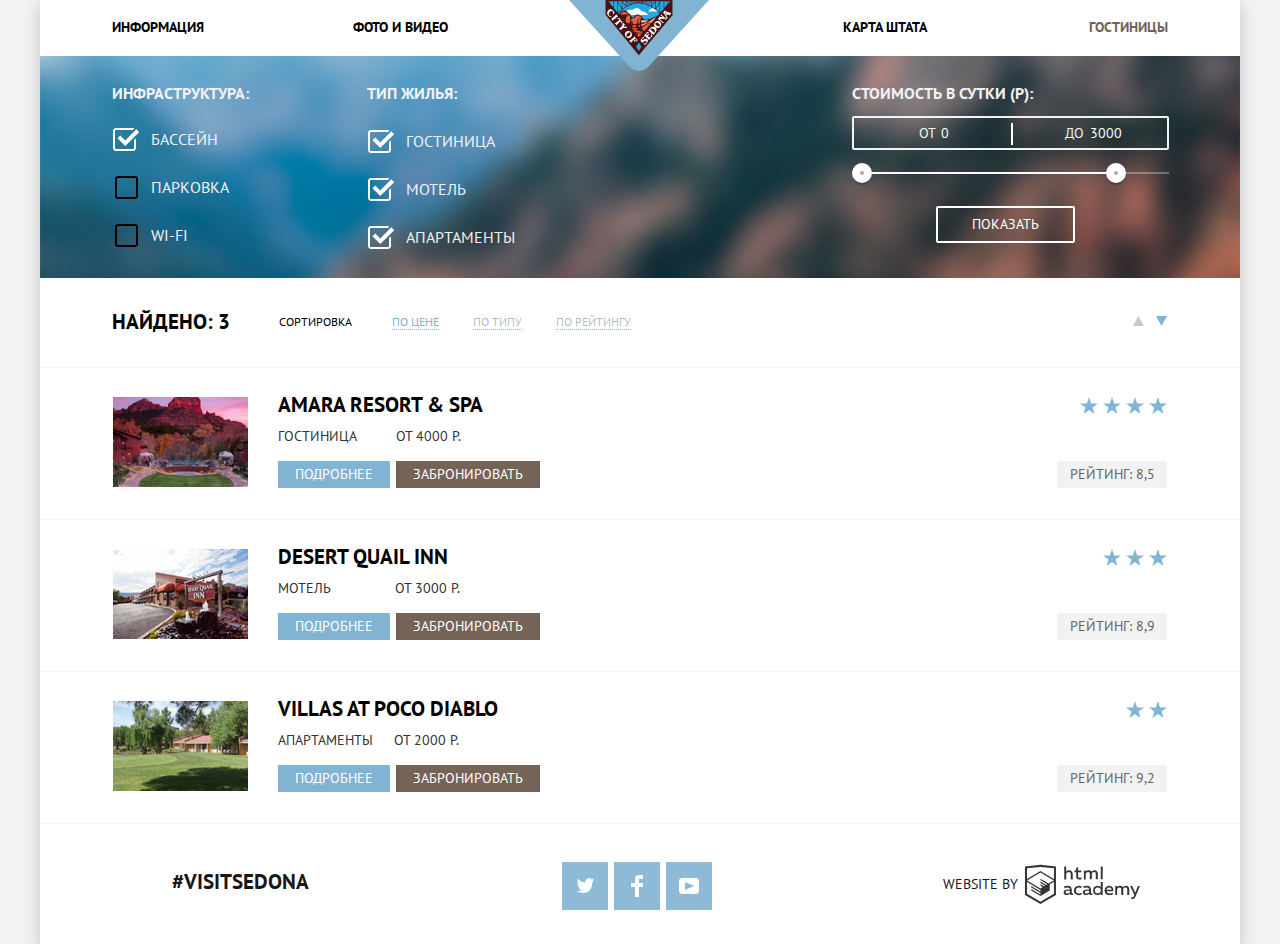
==== commit 148c6020: "добавляет ссылки на минифицированные файлы" ====
--- a/hotels.html
+++ b/hotels.html
@@ -5,8 +5,8 @@
     <meta charset="utf-8">
     <title>Сайт города Седона</title>
     <link href="https://fonts.googleapis.com/css?family=PT+Sans:400,700&display=swap&subset=cyrillic" rel="stylesheet">
-    <link href="css/normalize.css" rel="stylesheet">
-    <link href="css/style.css" rel="stylesheet">
+    <link href="css/normalize.min.css" rel="stylesheet">
+    <link href="css/style.min.css" rel="stylesheet">
 </head>
 
 <body>
@@ -286,4 +286,4 @@
     </div>
 </body>
 
-</html>+</html>
--- a/css/style.min.css
+++ b/css/style.min.css
@@ -0,0 +1 @@
+﻿html{box-sizing:border-box}*,*::after,*::before{box-sizing:inherit}body{margin:0;padding:0;font-family:"PT Sans",Arial,sans-serif;font-size:14px;line-height:21px;font-weight:400;color:#000;text-transform:uppercase;background-color:#f2f2f2}.wrapper{width:1200px;margin:0 auto;background-color:#fff;box-shadow:0 5px 15px 0 rgba(0,1,1,.2)}a{text-decoration:none}.navigation{position:relative;width:100%;padding-top:14px;align-items:center;background-color:#fff}.navigation__logo-image{position:absolute;top:0;left:529px}.navigation__list{display:flex;padding:0;margin:0;padding-left:72px;padding-right:72px;margin-bottom:16px;list-style:none}.navigation__link{display:inline-block}.navigation__item{width:241px;text-align:left}.navigation__item:nth-child(3){margin-left:auto}.navigation__item:nth-child(3),.navigation__item:nth-child(4){text-align:right}.navigation__link{display:block;font-weight:700;line-height:26px;color:#000}.navigation__link:hover,.navigation__link:focus{color:#81b3d2}.navigation__link:active{color:rgba(0,0,0,.3)}.visual-hidden{position:absolute;width:1px;height:1px;margin:-1px;border:0;padding:0;white-space:nowrap;clip-path:inset(100%);clip:rect(0 0 0 0);overflow:hidden}.sedona-baner{height:509px;background-color:#5496bd;background-image:url(../img/intro-mask.svg),url(../img/intro-welcome.svg),url(../img/mountain.jpg);background-position:left 0 bottom -2px,center 75px,0 -57px;background-size:1200px 60px,459px 353px,1200px 773px;background-repeat:no-repeat}.features{width:1200px;margin:0 auto;margin-bottom:48px}.features-wrapper{width:1200px;margin-bottom:51px;background-color:#fff}.features__title{width:440px;margin:0 auto;padding-top:60px;margin-bottom:26px;font-size:21px;line-height:26px;font-weight:700;text-align:center}.features__wrapper{position:relative;width:400px;padding-left:60px;padding-right:60px}.features__wrapper--right{margin-left:auto;margin-bottom:20px;padding:0}.features__wrapper--right .features__item-text--white{width:301px}.features__wrapper:nth-child(2){text-align:right}.features__item:nth-child(1){background-image:url(../img/feature-1.jpg);background-repeat:no-repeat;background-position:top 0 right 0;background-size:800px 256px;background-color:#81b3d2}.features__item:nth-child(2){background-image:url(../img/feature-2.jpg);background-repeat:no-repeat;background-position:top 0 left 0;background-size:800px 256px;background-color:#81b3d2}.features__list{display:flex;flex-wrap:wrap;margin:0;padding:0;list-style:none}.features__item{flex-basis:1200px;flex-grow:1;margin:0;margin-bottom:84px;padding:0;padding-top:47px;min-height:100px}.features__item:nth-child(2){text-align:right}.features__item:nth-child(3),.features__item:nth-child(4),.features__item:nth-child(5){flex-basis:140px}.features__item-title{width:160px;margin:0 auto;margin-bottom:24px;font-size:21px;font-weight:700;text-align:center}.features-services{display:flex;margin:0;padding:0;padding-top:56px;background-color:#fff}.features-services__item{width:400px;padding-top:103px;list-style:none}.features-services__item--home{background-image:url(../img/icon-1.svg);background-repeat:no-repeat;background-position:162px 3px}.features-services__item--burger{background-image:url(../img/icon-2.svg);background-repeat:no-repeat;background-position:162px 5px}.features-services__item--souvenirs{background-image:url(../img/icon-3.svg);background-repeat:no-repeat;background-position:top center}.features__text{margin:0;padding:0;line-height:26px;text-align:center;color:#333}.features__item-number,.features__item-text{margin:0;padding:0;text-align:center;color:#333}.features__item-number{margin-bottom:21px}.features__item-number::before{content:"– "}.features__item-number::after{content:" –"}.features__item-text{width:261px;margin:0 auto;margin-bottom:59px}.features__list,.features-services{list-style:none}.features__item-title--white,.features__item-number--white,.features__item-text--white{color:#fff}.features__item-text--white{width:280px}.features-services{color:#000}.features-services__title{margin:0;margin-bottom:24px;padding:0;font-size:21px;font-weight:700;text-align:center}.features-services__text{width:285px;margin:0 auto;text-align:center;color:#333}.feature-item{width:400px;margin:0;padding:0}.features__item:nth-child(2){margin-bottom:47px}.features__item:nth-child(5) .features__item-text{width:259px}.search-hotel__wrapper--text{margin:0;margin:0 auto;padding:0;text-align:center}.search-hotel__quetion{margin-bottom:24px}.search-hotel__text{margin-bottom:47px}.search-button{font-size:21px;font-weight:700;line-height:26px;vertical-align:center;text-align:center;text-transform:uppercase;color:#fff;border:none}.search-hotel__button{width:568px;height:86px;background-color:#766357}.search-hotel__button:hover,.search-hotel__button:focus{background-color:#604e43}.search-hotel__button:active{color:rgba(255,255,255,.3);background-color:#503e33}.search-hotel__quetion{font-size:30px;font-weight:700;line-height:36px}.search-hotel__text{line-height:24px;color:#333}.search-hotel__popup-form{font-weight:700;line-height:26px;color:#000}.search-hotel-input{width:346px;min-height:38px;padding-left:11px;font:inherit;font-weight:700;text-transform:uppercase;background-color:#f2f2f2;border:2px solid #f2f2f2}.search-hotel-input:nth-child(3),.search-hotel-input:nth-child(4){width:38px;min-height:38px;padding-left:14px}::-moz-placeholder{opacity:1}.search-hotel-input::-webkit-input-placeholder{color:#000}.search-hotel-input::-moz-placeholder{color:#000}.search-hotel-input:-ms-input-placeholder{color:#000}.search-hotel-input:-moz-placeholder{color:#000}.search-hotel-input:hover{border-color:#ebebeb;background-color:#ebebeb}.search-hotel-input:focus{background-color:#fff;border:2px solid #e5e5e5}.search-button__search{width:458px;height:58px;background-color:#81b3d2}.search-button__search:hover,.search-button__search:focus{background-color:#669ec0}.search-button__search:active{color:rgba(255,255,255,.3);background-color:#5496bd}.search-hotel__wrapper--form{position:absolute;left:50%;width:600px;height:410px;margin:0 auto;transform:translateX(-50%);overflow:hidden}.search-hotel__popup-form{position:absolute;top:-410px;left:16px;display:none;flex-direction:column;width:568px;height:395px;padding:55px;background-color:#fff;box-shadow:0 7px 15px 0 rgba(0,1,1,.15)}.search-hotel__popup-form--show{display:flex;animation-name:move-popup;animation-duration:1s;animation-fill-mode:forwards}@-webkit-keyframes move-popup{to{-webkit-transform:translateY(410px);transform:translateY(410px)}}@keyframes move-popup{to{-webkit-transform:translateY(410px);transform:translateY(410px)}}.search-hotel__wrapper-field{position:relative;display:flex;justify-content:space-between;margin-bottom:29px;align-items:center}.search-hotel__wrapper-field--number-people{margin-bottom:55px}.button-calendar{position:absolute;top:8px;right:3px;background:transparent;border:none}.button-calendar path{fill:#cacaca}.button-calendar:hover path,.button-calendar:focus path{fill:#000}.button-calendar:active path{fill:#81b3d2}.button-calendar:focus{outline:none}.search-hotel__wrapper-people{position:relative;display:flex;width:226px;align-items:center}.search-hotel__popup-form-field-name--child{padding-left:51px}.search-hotel__button-people{position:relative;width:38px;min-height:38px;background-color:#f2f2f2;border:0}.search-hotel__button-people__button--minus{margin-left:auto}.search-hotel__button-people__button--minus::before,.search-hotel__button-people__button--plus::before,.search-hotel__button-people__button--plus::after{content:"";position:absolute;top:19px;right:13px;width:12px;height:3px;background-color:#a9a9a9}.search-hotel__button-people__button--plus::after{transform:rotate(90deg)}.search-hotel__button-people__button--minus:hover::before,.search-hotel__button-people__button--minus:focus::before,.search-hotel__button-people__button--plus:hover::before,.search-hotel__button-people__button--plus:focus::before,.search-hotel__button-people__button--plus:hover::after,.search-hotel__button-people__button--plus:focus::after{background-color:#000}.search-hotel__button-people__button--minus:active::before,.search-hotel__button-people__button--plus:active::before,.search-hotel__button-people__button--plus:active::after{background-color:#81b3d2;}.map{margin-bottom:-125px;background-color:#f2f1ef;background-image:url(../img/map.jpg);background-repeat:no-repeat}.navigation__link--current{color:#766357}.filter-hotels{min-height:217px;padding:27px 71px 20px 72px;color:#f2f2f2;background-color:#5496bd;background-image:url(../img/mountain_hotels.jpg);background-repeat:no-repeat;background-size:1200px 562px;background-position:0 -55px}.filter-hotels__form{display:flex;flex-direction:row}.filter-hotels__fieldset-infrastructure{margin:0;margin-right:104px;padding:0}.filter-hotels__legend-infrastructure{margin-bottom:25px}.filter-hotels__legend-type{margin-bottom:21px}.filter-hotels__list{margin:0;padding:0;font-weight:400;list-style:none}.filter-hotels__legend-price{margin-bottom:12px}.filter-hotels__fieldset-price{width:318px;padding:0;margin:0}.filter-hotels__fieldset-type,.filter-hotels__fieldset-infrastructure,.filter-hotels__fieldset-price{font-size:16px;font-weight:700;border:0 none}.filter-hotels__fieldset-type{margin-right:325px}.filter-hotels__range-filter{position:relative;display:block;margin-bottom:22px;font-size:14px;font-weight:400;line-height:30px;vertical-align:top;border:2px solid #f2f2f2;border-radius:2px;cursor:pointer}.filter-hotels__range-filter::after{content:"";position:absolute;top:5px;left:157px;width:2px;height:22px;background:#fff}.filter-hotels__label-to,.filter-hotels__label-from{width:90px;padding-left:65px}.filter-hotels__label-from{padding-right:7px}.filter-hotels__price-value{width:50px;margin:0;font:inherit;line-height:1.15;color:inherit;background:none;border:none}.filter-hotels__range-controls{position:relative;margin-bottom:32px}.filter-hotels__range-line--transperent{height:2px;background:rgba(255,255,255,.3)}.filter-hotels__range-line--white{width:80%;height:2px;background:#fff}.filter-hotels__point{position:absolute;top:-9px;width:20px;height:20px;background:#fff;border-radius:50%;box-shadow:0 2px 1px 0 rgba(0,1,1,.2);cursor:pointer}.filter-hotels__point::before{content:"";position:absolute;top:8px;left:8px;width:4px;height:4px;background:#ababab;border-radius:50%}.point-min{left:0}.point-max{left:80%}.filter-hotels__point:hover{background:#1c4f80}::-moz-placeholder{opacity:1}.filter-hotels__price-value::-webkit-input-placeholder{color:#fff}.filter-hotels__price-value::-moz-placeholder{color:#fff}.filter-hotels__price-value:-ms-input-placeholder{color:#fff}.filter-hotels__price-value:-moz-placeholder{color:#fff}.filter-hotels__button-show{display:block;margin-left:84px;padding:6px 34px;font:inherit;font-weight:400;font-size:14px;line-height:21px;text-transform:uppercase;color:#fff;background:transparent;border:2px solid #fff;border-radius:2px;cursor:pointer}.filter-hotels__button-show:hover,.filter-hotels__button-show:focus{color:#000;background-color:#fff}.filter-hotels__list{margin:0;padding:0;padding-left:17px}.filter-hotels__item{margin-bottom:27px}.filter-hotels__item:last-child{margin-bottom:0}.filter-hotels__item-input{display:none;opacity:0}.filter-hotels__item-label{position:relative;display:inline-block;padding-left:22px}.filter-hotels__item-label::before{content:"";position:absolute;top:-1px;left:-16px;width:23px;height:23px;background-image:url(../img/checkbox-off.svg);background-repeat:no-repeat;background-size:23px 23px}.filter-hotels__item-input:checked+.filter-hotels__item-label::before{content:"";position:absolute;top:-1px;left:-16px;width:27px;height:23px;background-image:url(../img/checkbox-on.svg);background-repeat:no-repeat;background-size:27px 23px}.filter-hotels__item-input:disabled+.filter-hotels__item-label::before{content:"";position:absolute;top:-1px;left:-16px;width:27px;height:23px;background-image:url(../img/checkbox-off-disabled.svg);background-repeat:no-repeat;background-size:27px 23px}.sorting{position:relative;display:flex;padding:31px 73px 33px 72px;align-items:center}.sorting::before,.catalog__item::before{content:"";position:absolute;left:0;bottom:0;width:1200px;height:1px;background-color:#f6f6f6}.sorting__list{margin:0;margin-right:auto;padding:0}.sorting__list,.sorting__direction-list{display:flex;flex-wrap:wrap}.sorting__direction-list{margin-left:auto}.sorting__result-value{margin:0;margin-right:49px;padding:0}.sorting__title{margin:0;margin-right:40px;padding:0}.sorting__item{padding-right:34px}.sorting__result-value,.catalog__title{font-size:21px;font-weight:700;line-height:26px}.sorting__direction-list{margin:0;padding:0}.sorting__direction-link--up{padding-right:12px}.features__item,.sorting__list,.sorting__direction-list,.catalog__list{list-style:none}.sorting__title,.sorting__list,.sorting__direction-list{font-size:12px;font-weight:400;line-height:18px}.sorting__link,.sorting__direction-link{color:rgba(0,0,0,.3)}.sorting__link{border-bottom:1px dotted #81b3d2}.sorting__link:hover,.sorting__link:focus,.sorting__direction-link:hover,.sorting__direction-link:focus{color:#81b3d2}.sorting__link:active,.sorting__direction-link:active{color:#000;border:none}.sorting__link--current,.sorting__direction-link--down--current{color:#81b3d2}.sorting__direction-link path{fill:#cacaca}.sorting__direction-link:hover path,.sorting__direction-link:focus path{fill:#231f20}.sorting__direction-link:active path{fill:#81b3d2}.sorting__direction-link--down--current path{fill:#81b3d2}.catalog__list{margin:0;padding:0}.catalog__item{position:relative;display:flex;flex-wrap:wrap;flex-basis:1200px;padding:24px 73px 32px 73px}.catalog__image{margin-top:5px;align-self:center}.catalog__title{margin:0;margin-bottom:8px;padding:0}.catalog__item-container{display:flex;margin-bottom:14px}.catalog_wrapper-button{display:flex}.catalog_button{padding:3px 17px 3px 17px;color:#fff}.catalog__item-wrapper{padding-left:30px}.catalog__rating{margin-left:auto}.catalog__rating-stars{display:flex;justify-content:flex-end;margin-bottom:41px;padding-top:5px;list-style:none}.catalog__rating-stars-image{margin-left:5px}.catalog__rating-text{display:block;width:110px;height:27px;margin:0;margin-left:auto;padding:0;padding-top:3px;text-align:center;color:#666;background-color:#f2f2f2}.catalog__title:hover{color:#81b3d2}.catalog__title:active{color:rgba(0,0,0,.3)}.catalog__text,.catalog__price{margin:0;padding:0;color:#333}.catalog__text{margin-right:39px}.catalog__text--motel{margin-right:64px}.catalog__text--apartment{margin-right:21px}.catalog_button--details{margin-right:6px;background-color:#81b3d2}.catalog_button--details:hover,.catalog_button--details:focus{background-color:#669ec0}.catalog_button--details:active{color:rgba(255,255,255,.3);background-color:#5496bd}.catalog_button--booking{background-color:#766357}.catalog_button--booking:hover,.catalog_button--booking:focus{background-color:#604e43}.catalog_button--booking:active{color:rgba(255,255,255,.3);background-color:#503e33}.footer{display:flex;width:1200px;height:120px;background-color:#fff;opacity:.9}.footer__hushtag{width:400px;margin:0;padding:0;padding-left:132px;padding-top:45px;font-size:21px;font-weight:700;line-height:26px;text-transform:uppercase}.footer__list{display:flex;flex-wrap:wrap;justify-content:center;width:400px;margin:0 auto;padding:0;padding-top:38px;list-style:none}.footer__link{display:flex;align-items:center;justify-content:center;width:46px;height:48px;background-color:#81b3d2}.footer__link:hover,.footer__link:focus{background-color:#669ec0}.footer__link:active path{opacity:.3}.footer__link:active path{background-color:#5496bd}.footer__item{margin:0;margin-right:6px;padding:0}.footer__made{margin-right:7px;line-height:26px;padding-left:103px}.footer__wrapper-made{display:flex;flex-wrap:wrap;justify-content:flex-start;align-items:center;width:400px;margin:0}.footer__made-link{padding-top:7px}.footer__made-link:hover path,.footer__made-link:focus path{fill:#81b3d2}.footer__made-link:active path{fill:#bdbbbc}.footer__link:hover{background-color:#669ec0}.footer__link:active{background-color:#5496bd}